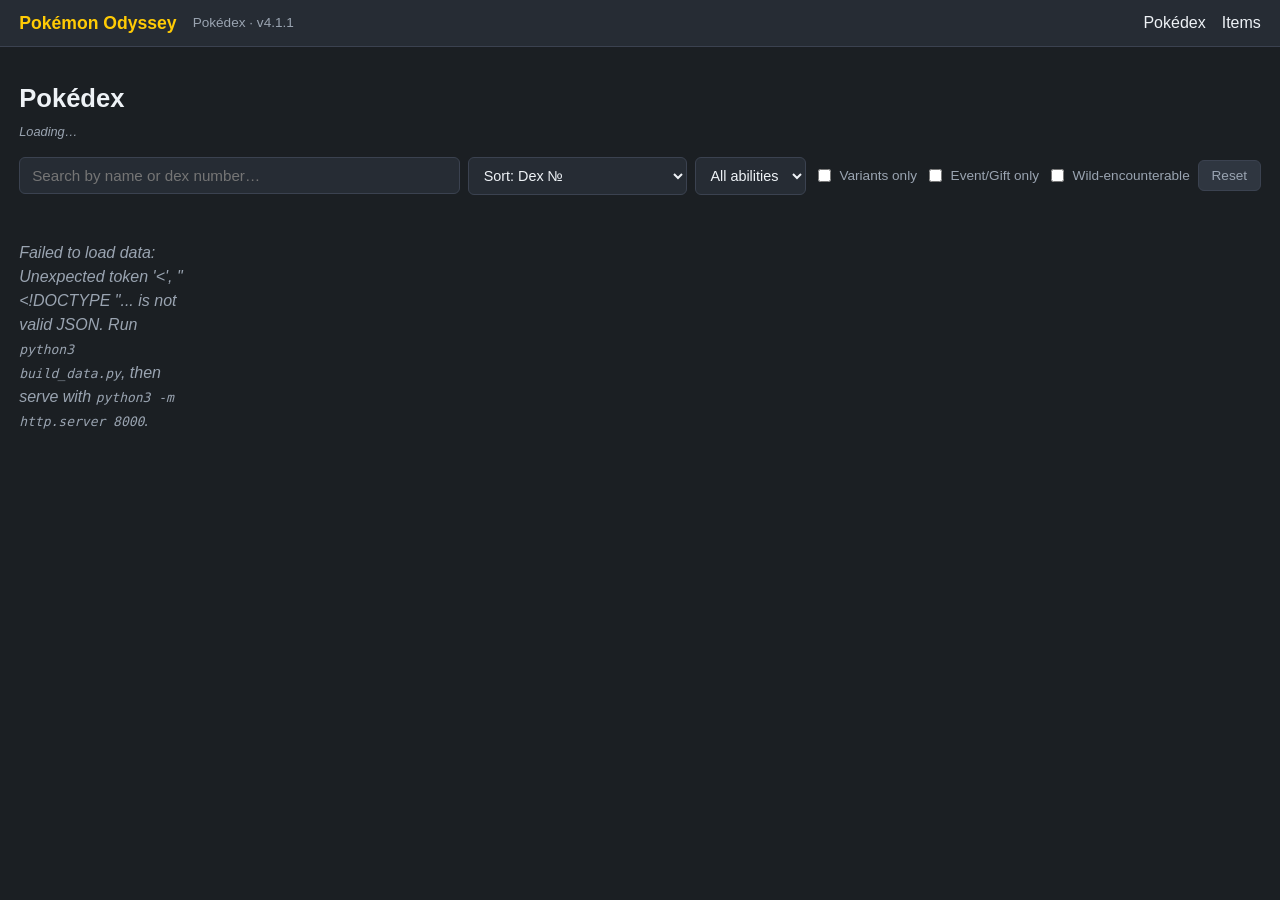
==== site/index.html @ c879b6d5 "Add static Pokédex site Plain HTML/CSS/JS, no framework. Four pages: Pokédex grid (search, sort, typ" ====
<!doctype html>
<html lang="en">
<head>
<meta charset="utf-8">
<title>Pokédex — Pokémon Odyssey v4.1.1</title>
<meta name="viewport" content="width=device-width, initial-scale=1">
<link rel="stylesheet" href="assets/style.css">
</head>
<body>

<header class="site-header">
  <span class="logo">Pokémon Odyssey</span>
  <span class="sub">Pokédex · v4.1.1</span>
  <nav>
    <a href="index.html">Pokédex</a>
    <a href="items.html">Items</a>
  </nav>
</header>

<main class="wrap">
  <h1>Pokédex</h1>
  <p class="disclaimer" id="meta-line">Loading…</p>

  <div class="filters">
    <input id="search" class="search" placeholder="Search by name or dex number…" type="search" autocomplete="off">

    <select id="sort" class="select" title="Sort by">
      <option value="dex">Sort: Dex №</option>
      <option value="name">Sort: Name (A→Z)</option>
      <option value="total-desc">Sort: Total stats (high→low)</option>
      <option value="total-asc">Sort: Total stats (low→high)</option>
      <option value="hp-desc">Sort: HP (high→low)</option>
      <option value="atk-desc">Sort: Attack (high→low)</option>
      <option value="def-desc">Sort: Defense (high→low)</option>
      <option value="spa-desc">Sort: Sp. Atk (high→low)</option>
      <option value="spd-desc">Sort: Sp. Def (high→low)</option>
      <option value="spe-desc">Sort: Speed (high→low)</option>
    </select>

    <select id="ability" class="select">
      <option value="">All abilities</option>
    </select>

    <label class="check-label">
      <input type="checkbox" id="variants-only"> Variants only
    </label>
    <label class="check-label">
      <input type="checkbox" id="event-only"> Event/Gift only
    </label>
    <label class="check-label">
      <input type="checkbox" id="wild-only"> Wild-encounterable
    </label>
    <button id="reset-btn" class="reset-btn">Reset</button>
  </div>
  <div class="type-chips" id="type-chips"></div>
  <p class="hint" id="active-hint"></p>

  <div id="grid" class="dex-grid"></div>
  <p class="empty-msg" id="empty" style="display:none">No Pokémon match your filters.</p>
</main>

<script src="assets/types.js"></script>
<script src="assets/app.js"></script>
</body>
</html>
---- site/assets/style.css ----
/* Pokémon Odyssey Pokédex - pokemondb.net-inspired */

:root {
  --bg: #1b1f23;
  --panel: #262c34;
  --panel-2: #2f3640;
  --border: #3b4250;
  --text: #eef2f6;
  --text-dim: #9aa4b1;
  --accent: #ffcb05;
  --accent-blue: #3b82f6;
  --shadow: 0 4px 16px rgba(0,0,0,.4);
  --radius: 10px;

  /* Pokémon type colors (Gen 6+ pokemondb palette) */
  --t-normal: #9fa19f;
  --t-fire: #e62829;
  --t-water: #2980ef;
  --t-electric: #fac000;
  --t-grass: #3fa129;
  --t-ice: #3dcef3;
  --t-fighting: #ff8000;
  --t-poison: #9141cb;
  --t-ground: #915121;
  --t-flying: #81b9ef;
  --t-psychic: #ef4179;
  --t-bug: #91a119;
  --t-rock: #afa981;
  --t-ghost: #704170;
  --t-dragon: #5060e1;
  --t-dark: #624d4e;
  --t-steel: #60a1b8;
  --t-fairy: #ef70ef;
  --t-aether: #c0c0e8;
}

* { box-sizing: border-box; }
html, body { margin: 0; padding: 0; }
body {
  background: var(--bg);
  color: var(--text);
  font-family: -apple-system, BlinkMacSystemFont, "Segoe UI", Roboto, Helvetica, Arial, sans-serif;
  line-height: 1.5;
}
a { color: var(--accent); text-decoration: none; }
a:hover { text-decoration: underline; }

header.site-header {
  background: var(--panel);
  border-bottom: 1px solid var(--border);
  padding: .6rem 1.2rem;
  display: flex;
  align-items: center;
  gap: 1rem;
  position: sticky;
  top: 0;
  z-index: 10;
}
.site-header .logo {
  font-weight: 700;
  font-size: 1.1rem;
  color: var(--accent);
}
.site-header .sub {
  color: var(--text-dim);
  font-size: .85rem;
}
.site-header nav { margin-left: auto; display: flex; gap: 1rem; }
.site-header nav a { color: var(--text); }

.wrap { max-width: 1280px; margin: 0 auto; padding: 1rem 1.2rem 3rem; }

h1 { font-size: 1.6rem; margin: 1rem 0 .25rem; }
h2 { font-size: 1.15rem; margin: 1.2rem 0 .5rem; border-bottom: 1px solid var(--border); padding-bottom: .25rem; }
h3 { font-size: 1rem; margin: .8rem 0 .4rem; color: var(--text-dim); }

/* --- Filters --- */
.filters {
  display: flex;
  flex-wrap: wrap;
  gap: .5rem;
  align-items: center;
  margin: 1rem 0;
}
.search {
  flex: 1 1 240px;
  min-width: 200px;
  padding: .55rem .75rem;
  background: var(--panel);
  border: 1px solid var(--border);
  border-radius: 6px;
  color: var(--text);
  font-size: .95rem;
}
.search:focus { outline: 2px solid var(--accent-blue); outline-offset: -1px; }

.type-chips { display: flex; flex-wrap: wrap; gap: .3rem; }
.type-chip {
  cursor: pointer;
  padding: .2rem .6rem;
  border-radius: 999px;
  font-size: .75rem;
  text-transform: uppercase;
  font-weight: 600;
  opacity: .45;
  transition: opacity .15s;
  letter-spacing: .03em;
  color: #fff;
  user-select: none;
}
.type-chip.active,
.type-chip:hover { opacity: 1; }

/* --- Dex grid --- */
.dex-grid {
  display: grid;
  grid-template-columns: repeat(auto-fill, minmax(160px, 1fr));
  gap: .8rem;
}
.dex-card {
  background: var(--panel);
  border: 1px solid var(--border);
  border-radius: var(--radius);
  padding: .8rem;
  text-align: center;
  color: var(--text);
  transition: transform .1s, box-shadow .1s, border-color .1s;
  position: relative;
}
.dex-card:hover {
  text-decoration: none;
  transform: translateY(-2px);
  box-shadow: var(--shadow);
  border-color: var(--accent);
}
.dex-card .dex-num {
  color: var(--text-dim);
  font-size: .75rem;
  font-family: monospace;
}
.dex-card .sprite {
  width: 96px;
  height: 96px;
  object-fit: contain;
  display: block;
  margin: 0 auto .25rem;
  image-rendering: -webkit-optimize-contrast;
}
.dex-card .sprite-placeholder {
  width: 96px;
  height: 96px;
  display: flex;
  align-items: center;
  justify-content: center;
  margin: 0 auto .25rem;
  background: var(--panel-2);
  border-radius: 50%;
  font-size: 2rem;
  font-weight: 700;
  color: var(--text-dim);
}
.dex-card .name {
  font-weight: 600;
  font-size: .95rem;
  margin: .15rem 0 .3rem;
}
.dex-card .name .star { color: var(--accent); margin-right: .15rem; }
.dex-card .types {
  display: flex;
  justify-content: center;
  gap: .25rem;
}
.variant-ribbon {
  position: absolute;
  top: .4rem;
  right: .4rem;
  background: var(--accent);
  color: #000;
  font-size: .65rem;
  font-weight: 700;
  padding: 1px 6px;
  border-radius: 4px;
  letter-spacing: .05em;
}

/* --- Type badges --- */
.type {
  display: inline-block;
  padding: 2px 10px;
  border-radius: 4px;
  font-size: .75rem;
  font-weight: 600;
  text-transform: uppercase;
  color: #fff;
  letter-spacing: .04em;
  text-shadow: 0 1px 0 rgba(0,0,0,.25);
}
.type.sm { font-size: .65rem; padding: 1px 8px; }

.type.normal   { background: var(--t-normal); }
.type.fire     { background: var(--t-fire); }
.type.water    { background: var(--t-water); }
.type.electric { background: var(--t-electric); color: #222; text-shadow: none; }
.type.grass    { background: var(--t-grass); }
.type.ice      { background: var(--t-ice); color: #222; text-shadow: none; }
.type.fighting { background: var(--t-fighting); }
.type.poison   { background: var(--t-poison); }
.type.ground   { background: var(--t-ground); }
.type.flying   { background: var(--t-flying); color: #222; text-shadow: none; }
.type.psychic  { background: var(--t-psychic); }
.type.bug      { background: var(--t-bug); }
.type.rock     { background: var(--t-rock); color: #222; text-shadow: none; }
.type.ghost    { background: var(--t-ghost); }
.type.dragon   { background: var(--t-dragon); }
.type.dark     { background: var(--t-dark); }
.type.steel    { background: var(--t-steel); }
.type.fairy    { background: var(--t-fairy); color: #222; text-shadow: none; }
.type.aether   { background: var(--t-aether); color: #222; text-shadow: none; }

/* --- Detail page --- */
.detail-header {
  display: grid;
  grid-template-columns: 240px 1fr;
  gap: 1.5rem;
  align-items: center;
  background: var(--panel);
  padding: 1.2rem;
  border-radius: var(--radius);
  border: 1px solid var(--border);
  margin-top: .75rem;
}
.detail-sprite {
  width: 220px;
  height: 220px;
  object-fit: contain;
  margin: 0 auto;
  display: block;
}
.detail-sprite-placeholder {
  width: 220px;
  height: 220px;
  margin: 0 auto;
  background: var(--panel-2);
  border-radius: 50%;
  display: flex;
  align-items: center;
  justify-content: center;
  font-size: 4rem;
  font-weight: 700;
  color: var(--text-dim);
}
.detail-title .dex-num { color: var(--text-dim); font-family: monospace; font-size: 1.1rem; }
.detail-title .name {
  font-size: 2.2rem;
  font-weight: 700;
  margin: .2rem 0 .6rem;
}
.detail-title .name .star { color: var(--accent); }
.detail-title .types { display: flex; gap: .4rem; margin-bottom: .4rem; }
.detail-variant-tag {
  display: inline-block;
  background: var(--accent);
  color: #000;
  padding: 2px 10px;
  border-radius: 4px;
  font-size: .75rem;
  font-weight: 700;
  letter-spacing: .05em;
  margin-top: .2rem;
}

.panels {
  display: grid;
  grid-template-columns: 1fr 1fr;
  gap: 1.5rem;
  margin-top: 1.5rem;
}
.panel {
  background: var(--panel);
  border: 1px solid var(--border);
  border-radius: var(--radius);
  padding: 1rem 1.2rem;
}

.info-table { width: 100%; border-collapse: collapse; }
.info-table td {
  padding: .4rem .4rem;
  border-bottom: 1px solid var(--border);
  vertical-align: top;
}
.info-table td:first-child {
  color: var(--text-dim);
  width: 130px;
  font-weight: 500;
}
.info-table tr:last-child td { border-bottom: none; }

/* Base stats with bars */
.stats-table { width: 100%; border-collapse: collapse; }
.stats-table td {
  padding: .35rem .4rem;
  border-bottom: 1px solid var(--border);
}
.stats-table tr:last-child td { border-bottom: none; font-weight: 700; }
.stats-table td:first-child {
  color: var(--text-dim);
  width: 90px;
  font-size: .85rem;
  text-transform: uppercase;
}
.stats-table td:nth-child(2) {
  width: 50px;
  font-family: monospace;
  text-align: right;
}
.stats-bar {
  height: 9px;
  background: var(--panel-2);
  border-radius: 4px;
  position: relative;
  overflow: hidden;
}
.stats-bar .fill {
  position: absolute;
  left: 0; top: 0; bottom: 0;
  border-radius: 4px;
  background: linear-gradient(90deg, #eb5d5d 0%, #e8a84f 50%, #8dc053 100%);
}

/* Learnset table */
.learnset { width: 100%; border-collapse: collapse; margin-top: .5rem; }
.learnset th {
  text-align: left;
  font-size: .75rem;
  text-transform: uppercase;
  color: var(--text-dim);
  padding: .4rem .6rem;
  border-bottom: 1px solid var(--border);
}
.learnset td {
  padding: .4rem .6rem;
  border-bottom: 1px solid var(--border);
}
.learnset tr:hover td { background: var(--panel-2); }
.learnset .lv {
  width: 60px;
  font-family: monospace;
  text-align: right;
  color: var(--text-dim);
}
.learnset .move-name .new-move {
  color: var(--accent);
  font-size: .7rem;
  margin-left: .3rem;
  font-weight: 700;
}

/* Locations table */
.locations th { text-align: left; font-size: .75rem; text-transform: uppercase; color: var(--text-dim); padding: .4rem .6rem; border-bottom: 1px solid var(--border); }
.locations td { padding: .4rem .6rem; border-bottom: 1px solid var(--border); }
.locations { width: 100%; border-collapse: collapse; }
.locations .pct { font-family: monospace; text-align: right; width: 60px; color: var(--text-dim); }

/* Type effectiveness */
.weakness-grid {
  display: grid;
  grid-template-columns: repeat(auto-fill, minmax(90px, 1fr));
  gap: .4rem;
  margin-top: .5rem;
}
.weakness-cell {
  text-align: center;
  background: var(--panel-2);
  border: 1px solid var(--border);
  border-radius: 6px;
  padding: .4rem .2rem;
}
.weakness-cell .mult {
  display: block;
  font-family: monospace;
  margin-top: .15rem;
  font-weight: 600;
}
.weakness-cell.x0   { opacity: .45; }
.weakness-cell.x025 { background: rgba(63,161,41,.25); border-color: var(--t-grass); }
.weakness-cell.x05  { background: rgba(63,161,41,.15); border-color: var(--t-grass); }
.weakness-cell.x1   { }
.weakness-cell.x2   { background: rgba(230,40,41,.2); border-color: var(--t-fire); }
.weakness-cell.x4   { background: rgba(230,40,41,.35); border-color: var(--t-fire); }

.disclaimer {
  color: var(--text-dim);
  font-size: .8rem;
  margin-top: .3rem;
  font-style: italic;
}

.empty-msg { color: var(--text-dim); font-style: italic; padding: .5rem 0; }
.loading { padding: 2rem; text-align: center; color: var(--text-dim); }

.back-link {
  display: inline-block;
  margin-bottom: .25rem;
  color: var(--text-dim);
  font-size: .9rem;
}

/* --- New: filter dropdowns and check-labels --- */
.select {
  padding: .55rem .65rem;
  background: var(--panel);
  border: 1px solid var(--border);
  border-radius: 6px;
  color: var(--text);
  font-size: .9rem;
}
.select:focus { outline: 2px solid var(--accent-blue); outline-offset: -1px; }
.check-label {
  color: var(--text-dim);
  font-size: .85rem;
  display: flex;
  align-items: center;
  gap: .35rem;
  cursor: pointer;
  user-select: none;
}
.check-label input { cursor: pointer; }
.reset-btn {
  background: var(--panel-2);
  border: 1px solid var(--border);
  color: var(--text-dim);
  padding: .45rem .8rem;
  border-radius: 6px;
  font-size: .85rem;
  cursor: pointer;
}
.reset-btn:hover { color: var(--text); border-color: var(--accent); }
.hint { color: var(--text-dim); font-size: .8rem; margin: .4rem 0 0; }
.dim { color: var(--text-dim); }

/* --- Card additions: BST + event ribbon --- */
.card-total {
  font-family: monospace;
  color: var(--text-dim);
  font-size: .7rem;
  margin-top: .25rem;
}
.event-ribbon {
  position: absolute;
  top: .4rem;
  right: .4rem;
  background: #b94a48;
  color: #fff;
  font-size: .65rem;
  font-weight: 700;
  padding: 1px 6px;
  border-radius: 4px;
  letter-spacing: .05em;
}

/* --- Detail header: shiny variant preview, event tag --- */
.detail-header .sprite-wrap {
  display: flex;
  flex-direction: column;
  align-items: center;
  gap: .5rem;
}
.detail-sprite-shiny {
  width: 80px;
  height: 80px;
  object-fit: contain;
  background: var(--panel-2);
  border: 1px solid var(--border);
  border-radius: 8px;
  padding: 4px;
  image-rendering: pixelated;
}
.detail-event-tag {
  display: inline-block;
  background: #b94a48;
  color: #fff;
  padding: 2px 10px;
  border-radius: 4px;
  font-size: .75rem;
  font-weight: 700;
  letter-spacing: .05em;
  margin-top: .2rem;
  margin-left: .35rem;
}

/* --- Evolution chain --- */
.evo-chain {
  display: flex;
  flex-wrap: wrap;
  gap: 1rem;
  align-items: flex-start;
  background: var(--panel);
  border: 1px solid var(--border);
  border-radius: var(--radius);
  padding: 1rem;
}
.evo-row {
  display: flex;
  align-items: center;
  gap: .75rem;
  flex-wrap: wrap;
}
.evo-branches {
  display: flex;
  flex-direction: column;
  gap: .75rem;
}
.evo-branch {
  display: flex;
  align-items: center;
  gap: .75rem;
}
.evo-node {
  background: var(--panel-2);
  border: 1px solid var(--border);
  border-radius: 8px;
  padding: .5rem .6rem;
  min-width: 110px;
  text-align: center;
}
.evo-node.current {
  border-color: var(--accent);
  box-shadow: 0 0 0 2px rgba(255,203,5,.15);
}
.evo-node a {
  color: var(--text);
  display: block;
}
.evo-node a:hover { text-decoration: none; }
.evo-node .sprite {
  width: 72px;
  height: 72px;
  object-fit: contain;
  display: block;
  margin: 0 auto;
  image-rendering: pixelated;
}
.evo-node .name {
  font-size: .85rem;
  font-weight: 600;
  margin-top: .2rem;
}
.evo-node .dim {
  font-family: monospace;
  font-size: .7rem;
}
.evo-arrow {
  display: flex;
  flex-direction: column;
  align-items: center;
  gap: .15rem;
  color: var(--text-dim);
  min-width: 80px;
}
.evo-arrow .arrow { font-size: 1.6rem; line-height: 1; }
.evo-arrow .cond {
  font-size: .75rem;
  text-align: center;
  max-width: 140px;
}

/* --- Item link (inline pill) --- */
.item-link {
  background: var(--panel-2);
  border: 1px solid var(--border);
  color: var(--accent);
  border-radius: 4px;
  padding: 1px 6px;
  font-size: .85em;
  white-space: nowrap;
}
.item-link:hover {
  text-decoration: none;
  border-color: var(--accent);
}

/* --- Habitat badges in locations table --- */
.habitat-badge {
  display: inline-block;
  font-size: .7rem;
  padding: 1px 6px;
  border-radius: 4px;
  background: var(--panel-2);
  border: 1px solid var(--border);
  color: var(--text-dim);
  font-weight: 600;
  text-transform: uppercase;
  letter-spacing: .04em;
}
.habitat-badge.habitatevent,
.habitat-badge.habitatgift,
.habitat-badge.habitattrade {
  background: #4a2828;
  color: #ffd0d0;
  border-color: #b94a48;
}

/* --- Items page --- */
.items-table { width: 100%; border-collapse: collapse; }
.items-table th {
  text-align: left;
  font-size: .75rem;
  text-transform: uppercase;
  color: var(--text-dim);
  padding: .5rem .6rem;
  border-bottom: 1px solid var(--border);
}
.items-table td {
  padding: .45rem .6rem;
  border-bottom: 1px solid var(--border);
}
.items-table tr:hover td { background: var(--panel-2); }
.source-tag {
  display: inline-block;
  font-size: .65rem;
  padding: 1px 6px;
  border-radius: 4px;
  margin-right: .25rem;
  text-transform: uppercase;
  font-weight: 700;
  letter-spacing: .04em;
  background: var(--panel-2);
  border: 1px solid var(--border);
  color: var(--text-dim);
}
.tag-shop     { background: #2c4660; color: #cfe1ff; border-color: #3b82f6; }
.tag-pickup   { background: #6e4d2a; color: #ffe1c2; border-color: #d49234; }
.tag-gather   { background: #2f5732; color: #d8f3d4; border-color: #3fa129; }
.tag-location { background: #553466; color: #e7d3ff; border-color: #9141cb; }
.tag-tm       { background: #5d4949; color: #ffd6d6; border-color: #b94a48; }

.item-header {
  display: grid;
  grid-template-columns: 96px 1fr;
  gap: 1rem;
  align-items: center;
  background: var(--panel);
  padding: 1rem;
  border-radius: var(--radius);
  border: 1px solid var(--border);
  margin-top: .5rem;
}
.item-icon {
  width: 96px;
  height: 96px;
  background: var(--panel-2);
  border-radius: 50%;
  display: flex;
  align-items: center;
  justify-content: center;
  font-size: 2.4rem;
}
.item-header .name { margin: .15rem 0 .2rem; font-size: 1.6rem; }
.source-list { list-style: none; padding: 0; margin: .25rem 0 1rem; }
.source-li {
  padding: .35rem .5rem;
  border-bottom: 1px solid var(--border);
}
.source-li:last-child { border-bottom: none; }

.evo-grid {
  display: grid;
  grid-template-columns: repeat(auto-fill, minmax(160px, 1fr));
  gap: .6rem;
  margin-top: .5rem;
}
.evo-mini {
  background: var(--panel-2);
  border: 1px solid var(--border);
  border-radius: 8px;
  padding: .5rem;
  text-align: center;
  color: var(--text);
}
.evo-mini:hover { text-decoration: none; border-color: var(--accent); }
.evo-mini .sprite { width: 56px; height: 56px; object-fit: contain; }
.evo-mini .name { font-weight: 600; margin: .15rem 0; }
.evo-mini .cond { color: var(--text-dim); font-size: .7rem; }

/* Responsive */
@media (max-width: 900px) {
  .detail-header { grid-template-columns: 1fr; text-align: center; }
  .detail-title .types { justify-content: center; }
  .panels { grid-template-columns: 1fr; }
}
@media (max-width: 600px) {
  .detail-sprite, .detail-sprite-placeholder { width: 160px; height: 160px; }
  .detail-title .name { font-size: 1.6rem; }
  .evo-row { flex-direction: column; align-items: stretch; }
  .evo-branches { padding-left: .5rem; }
}
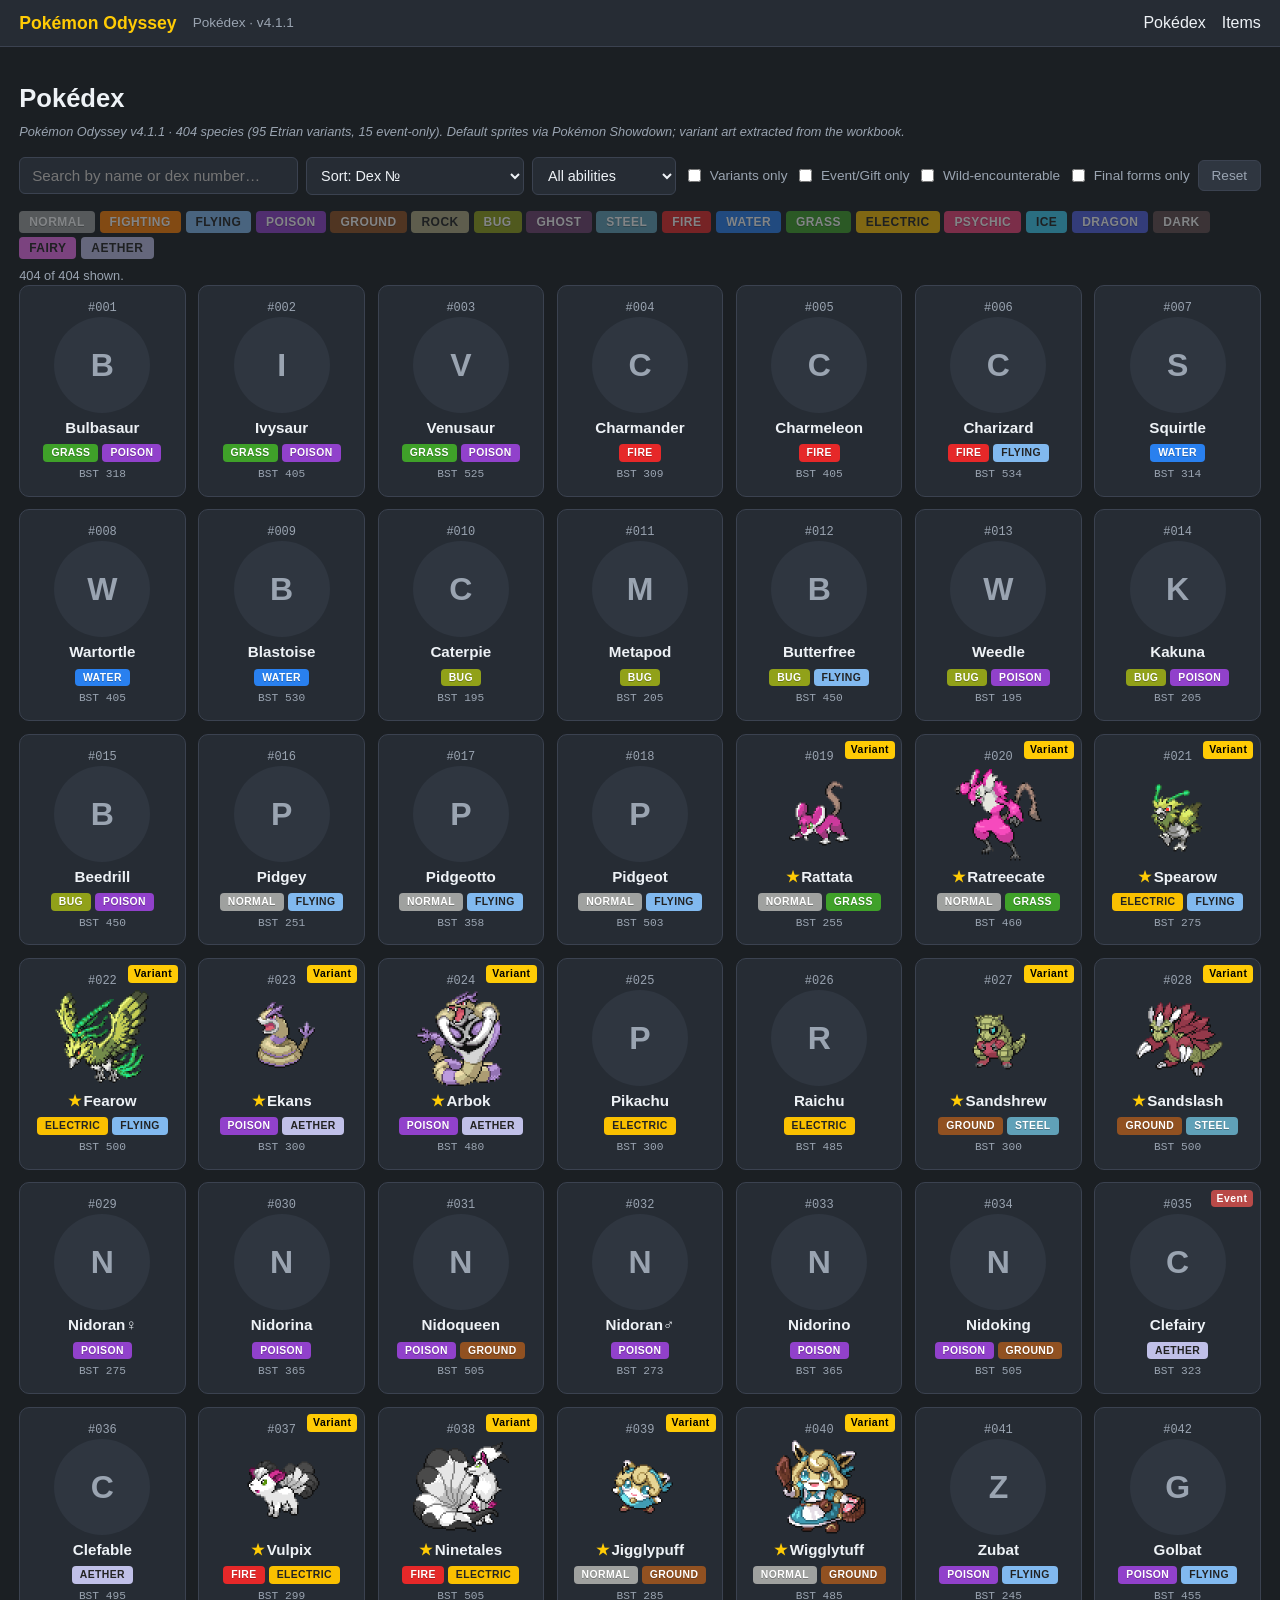
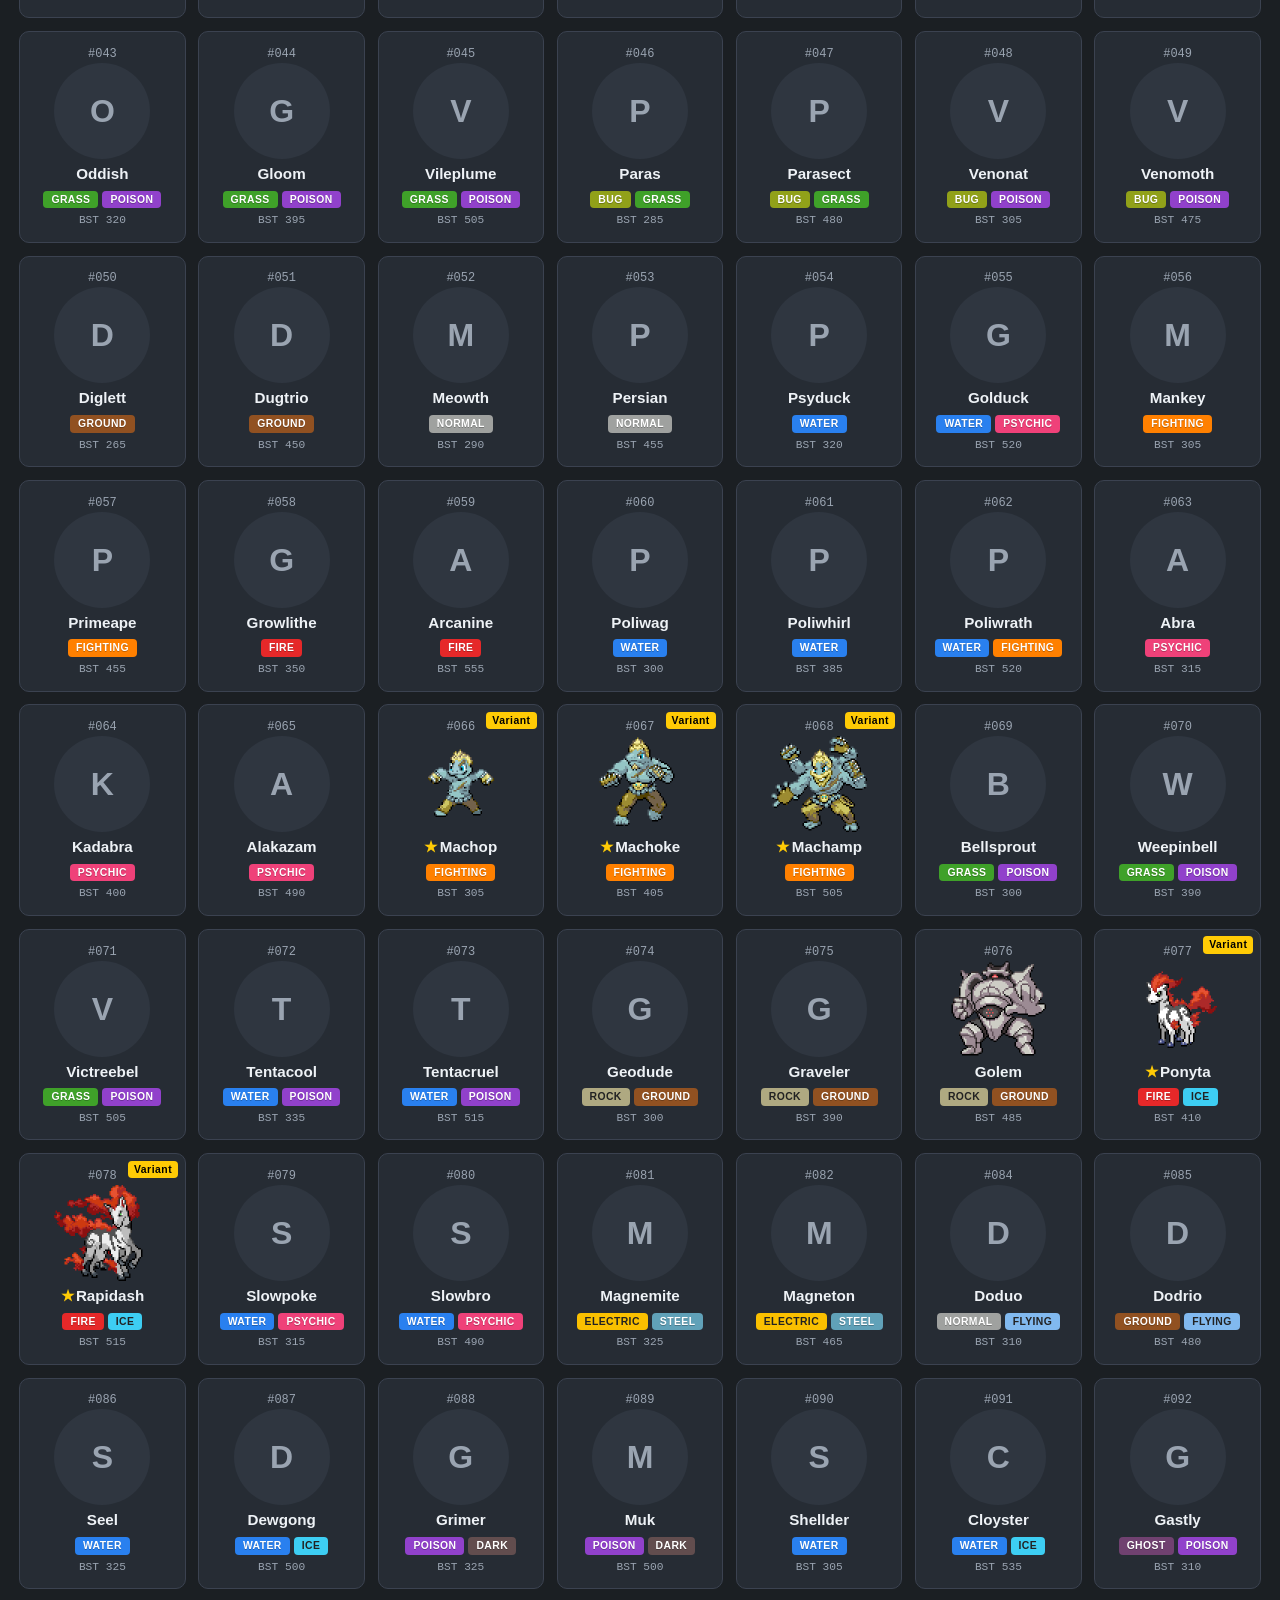
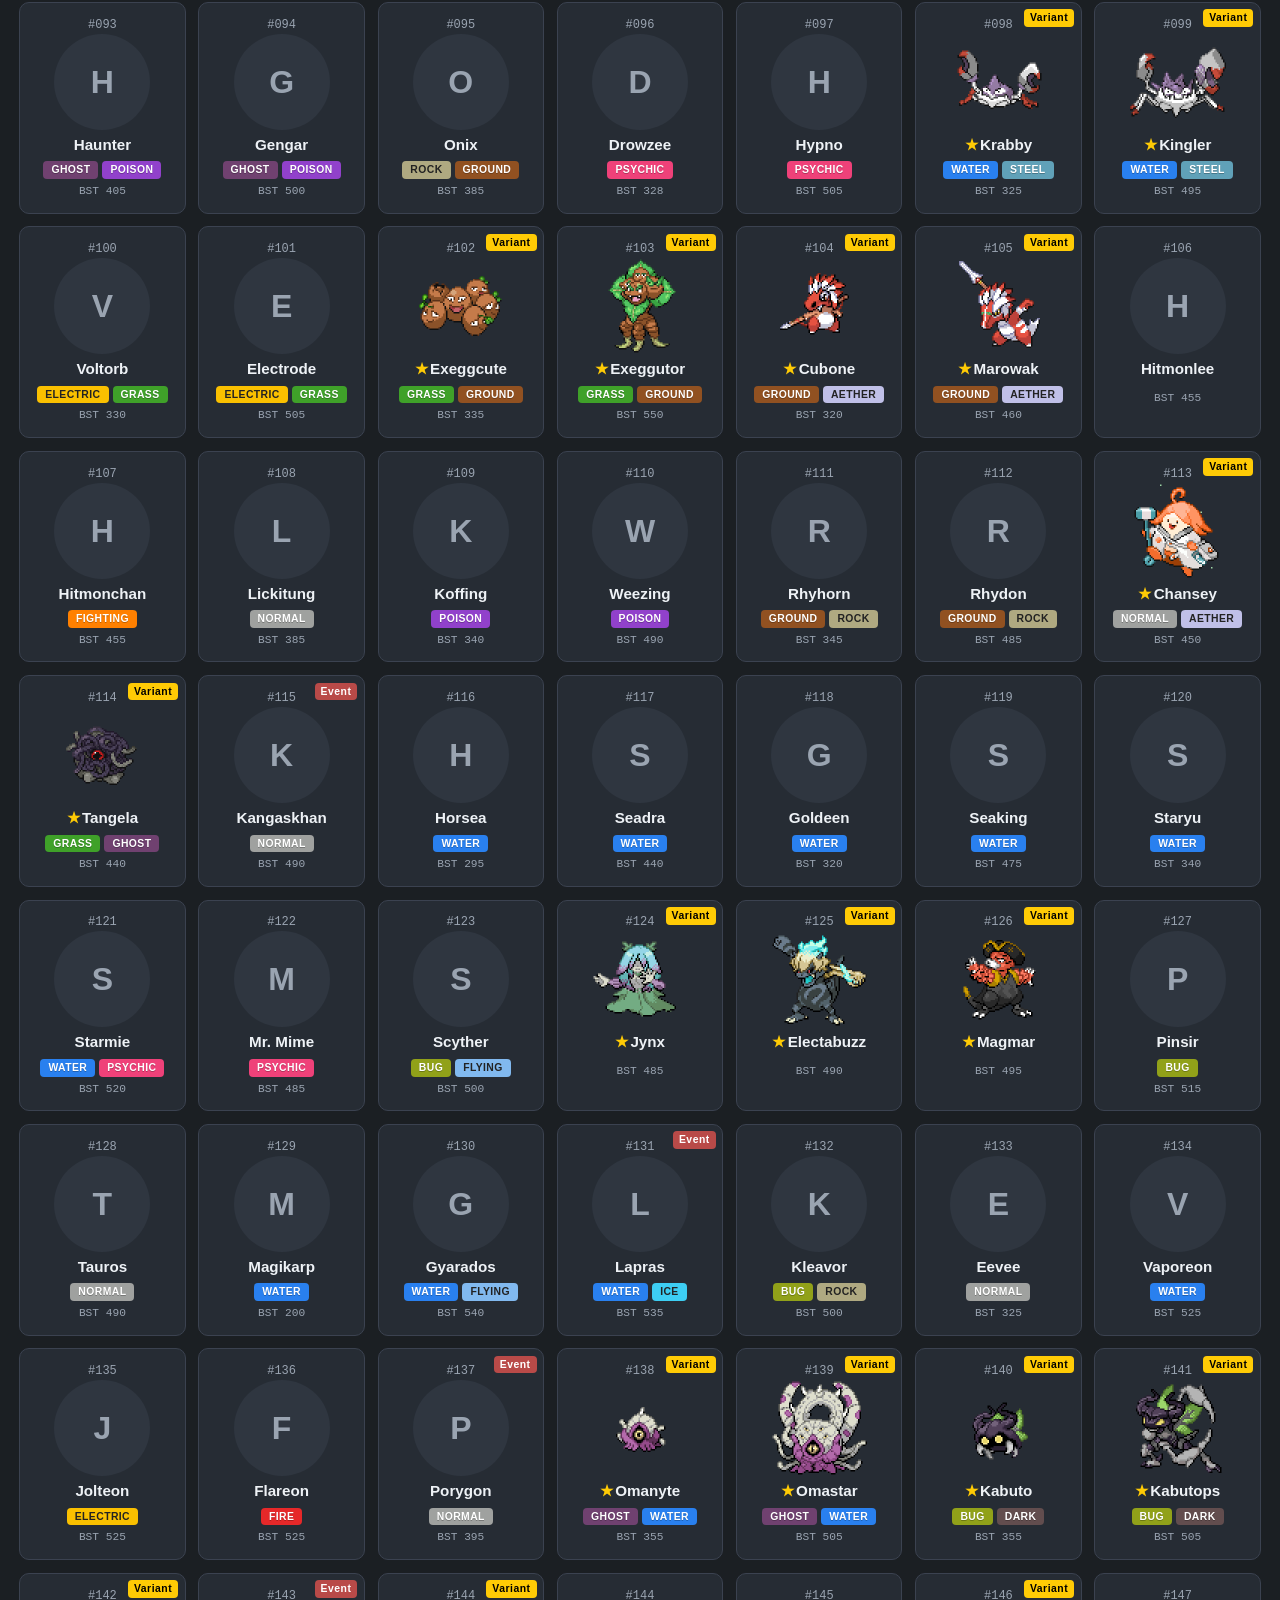
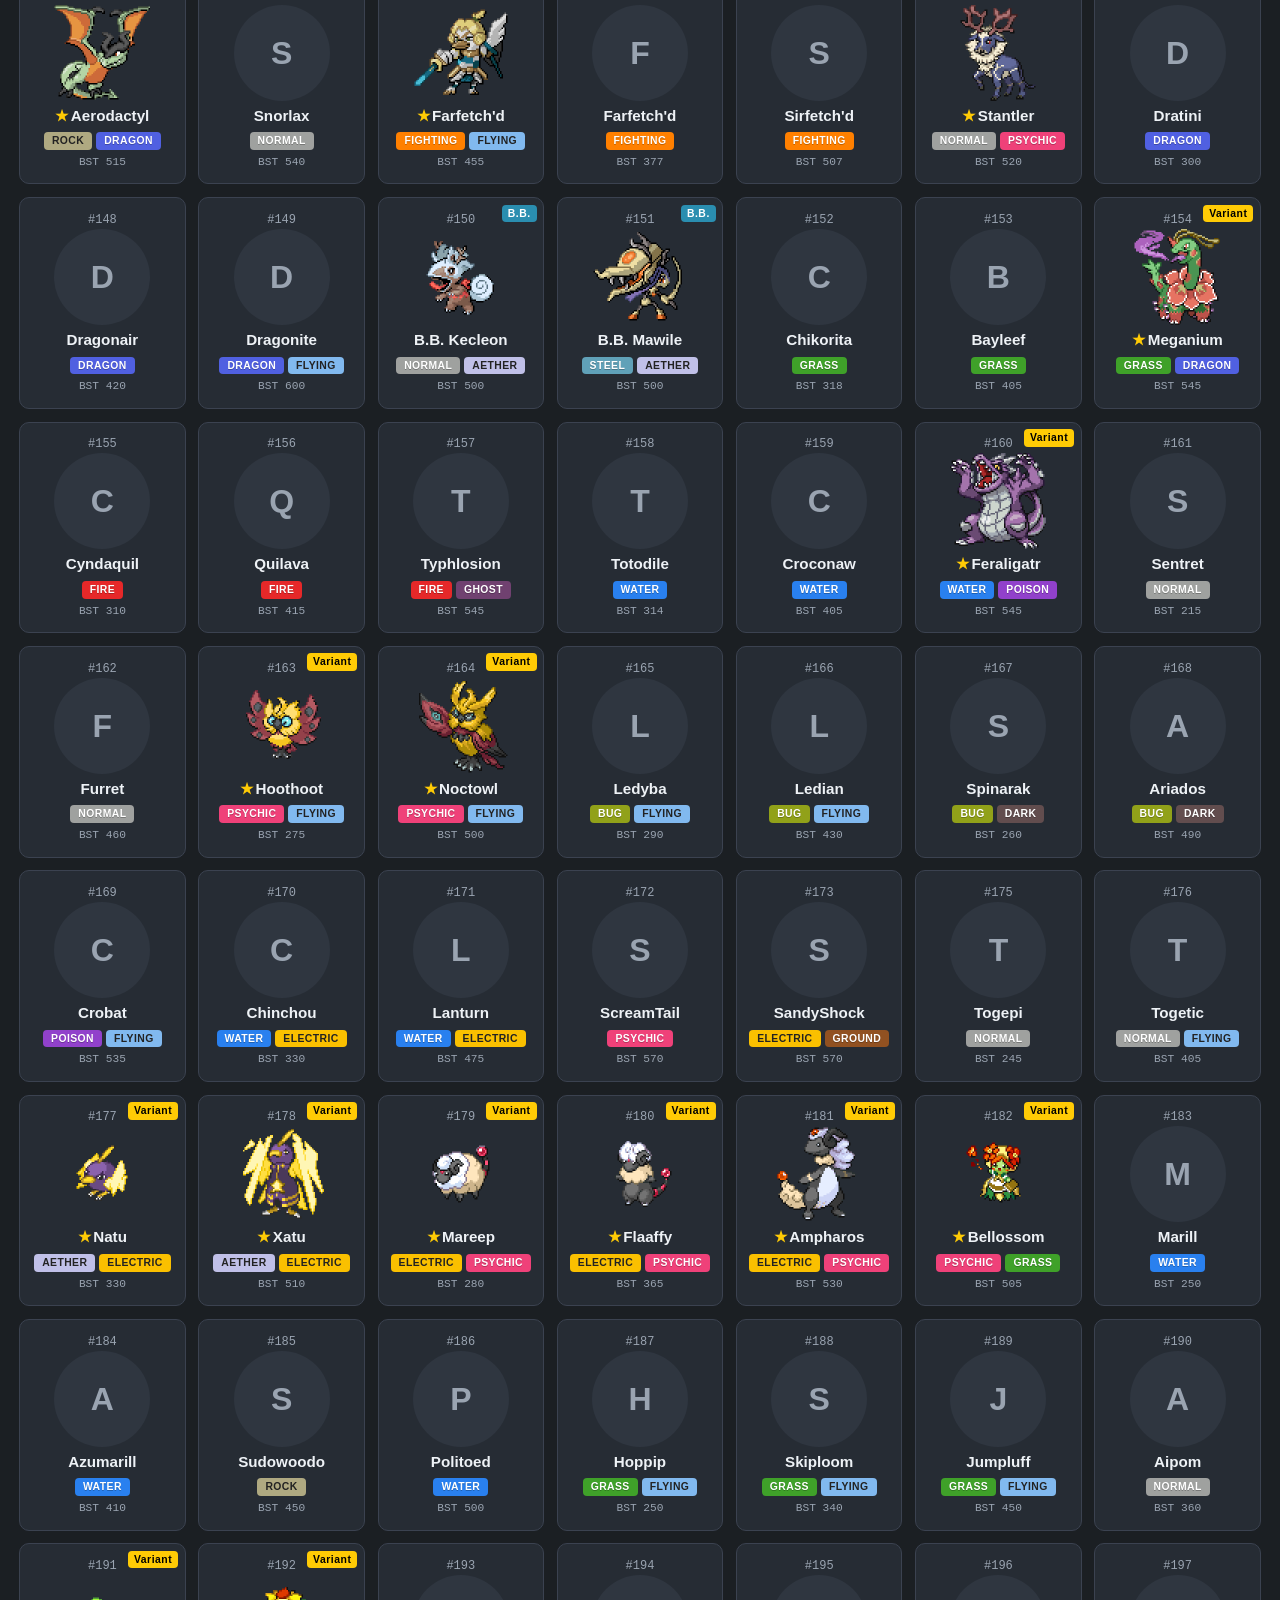
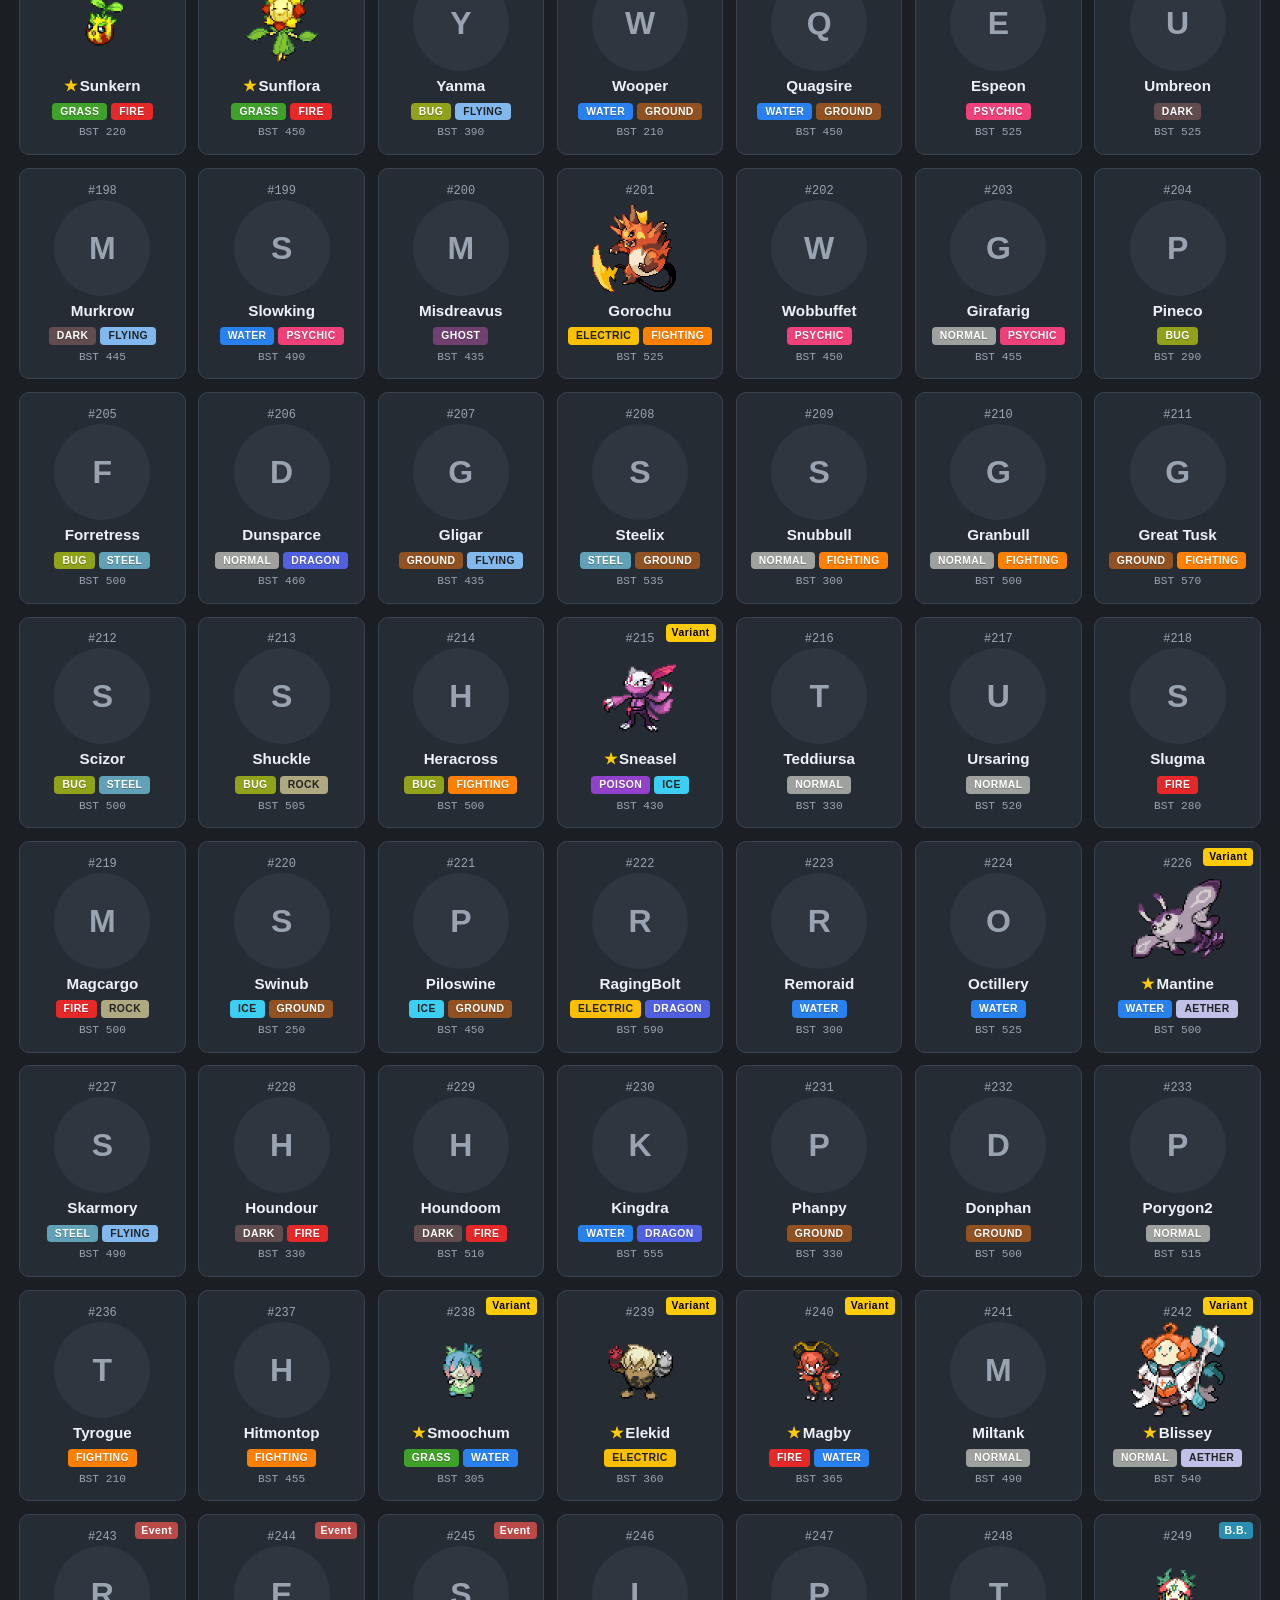
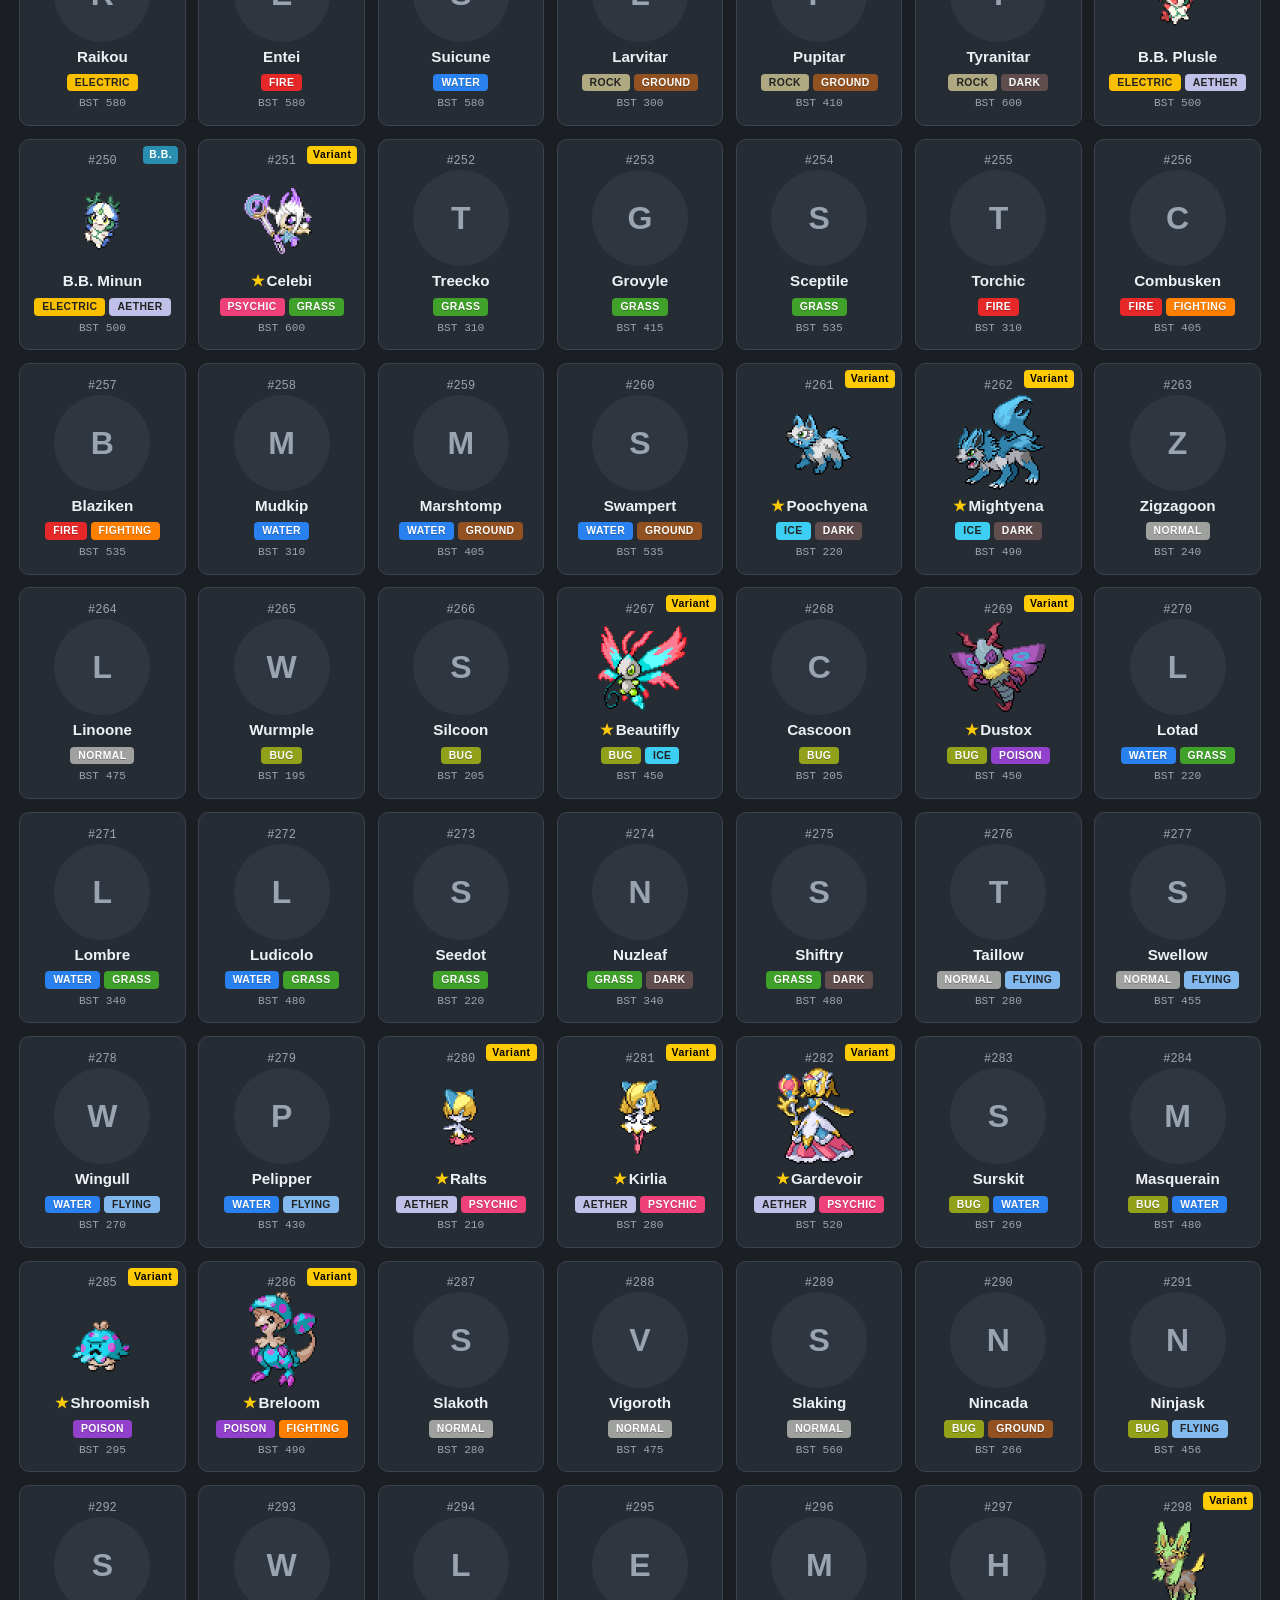
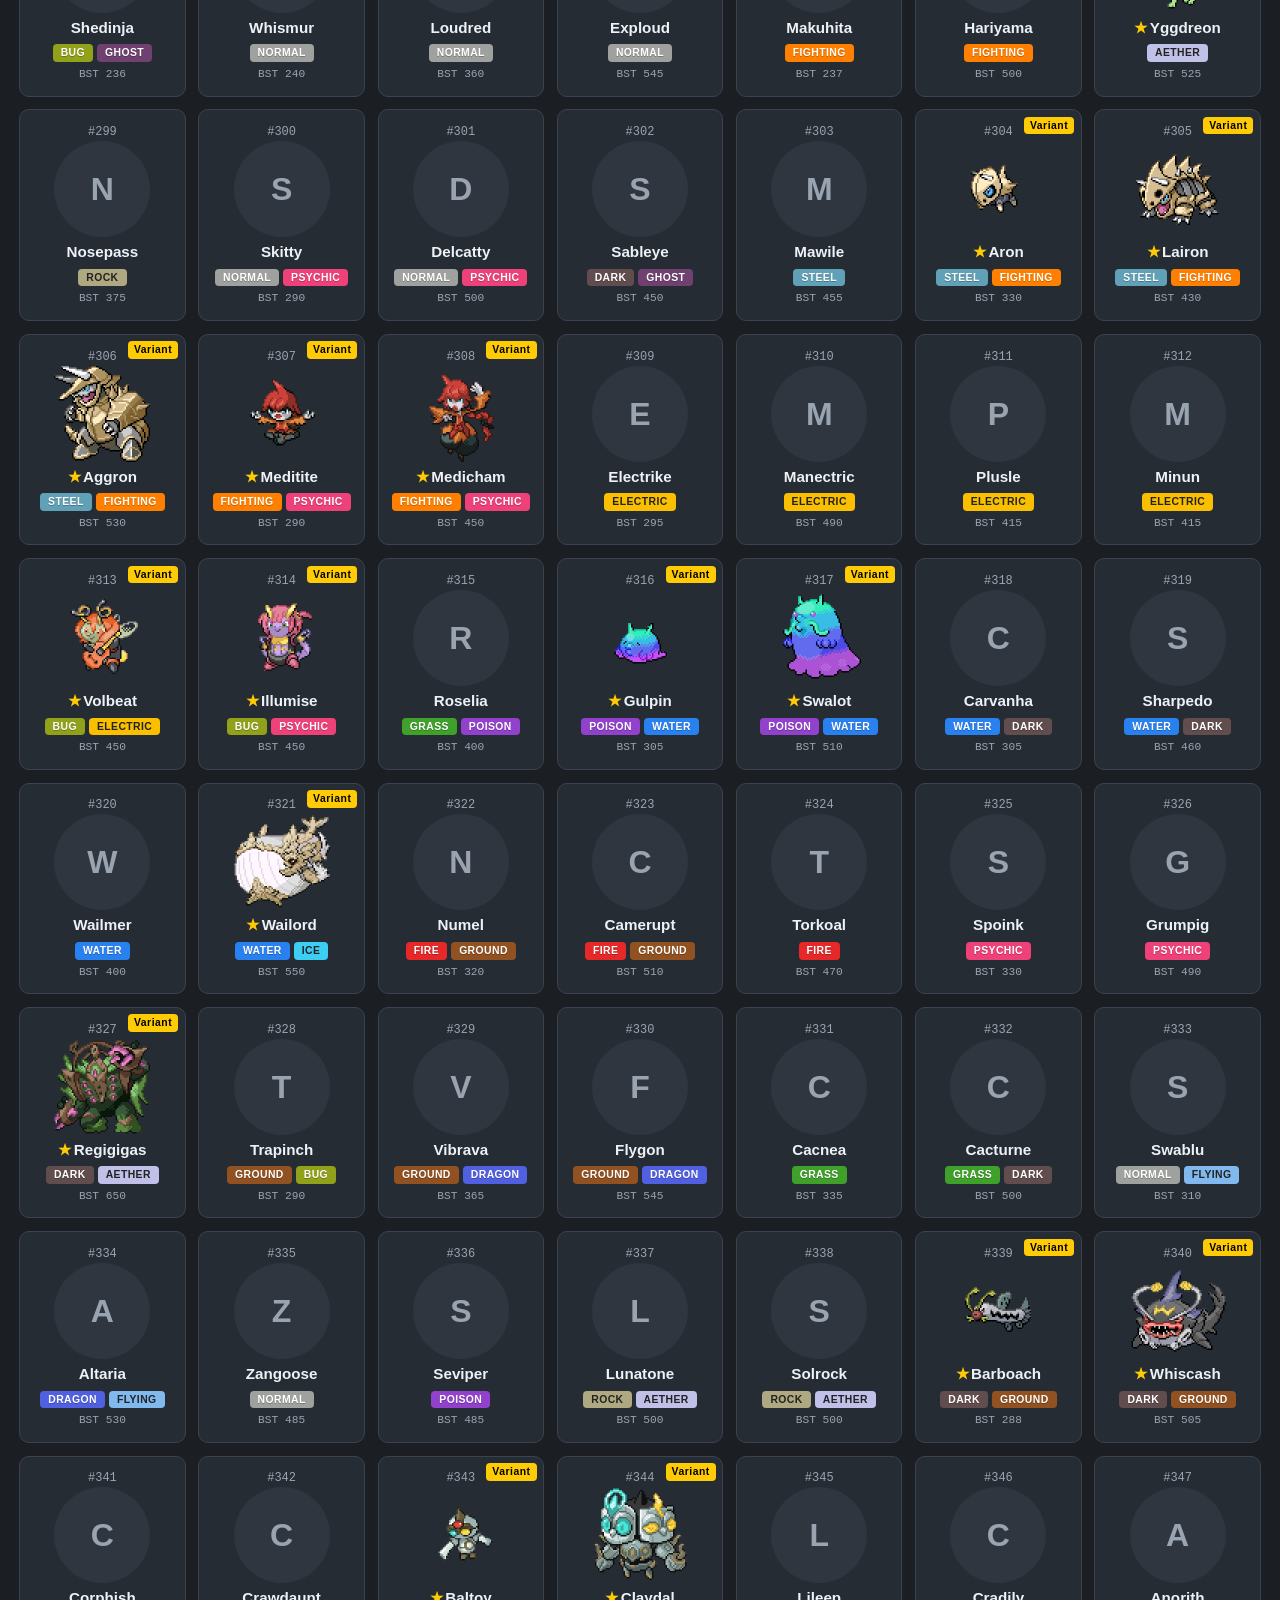
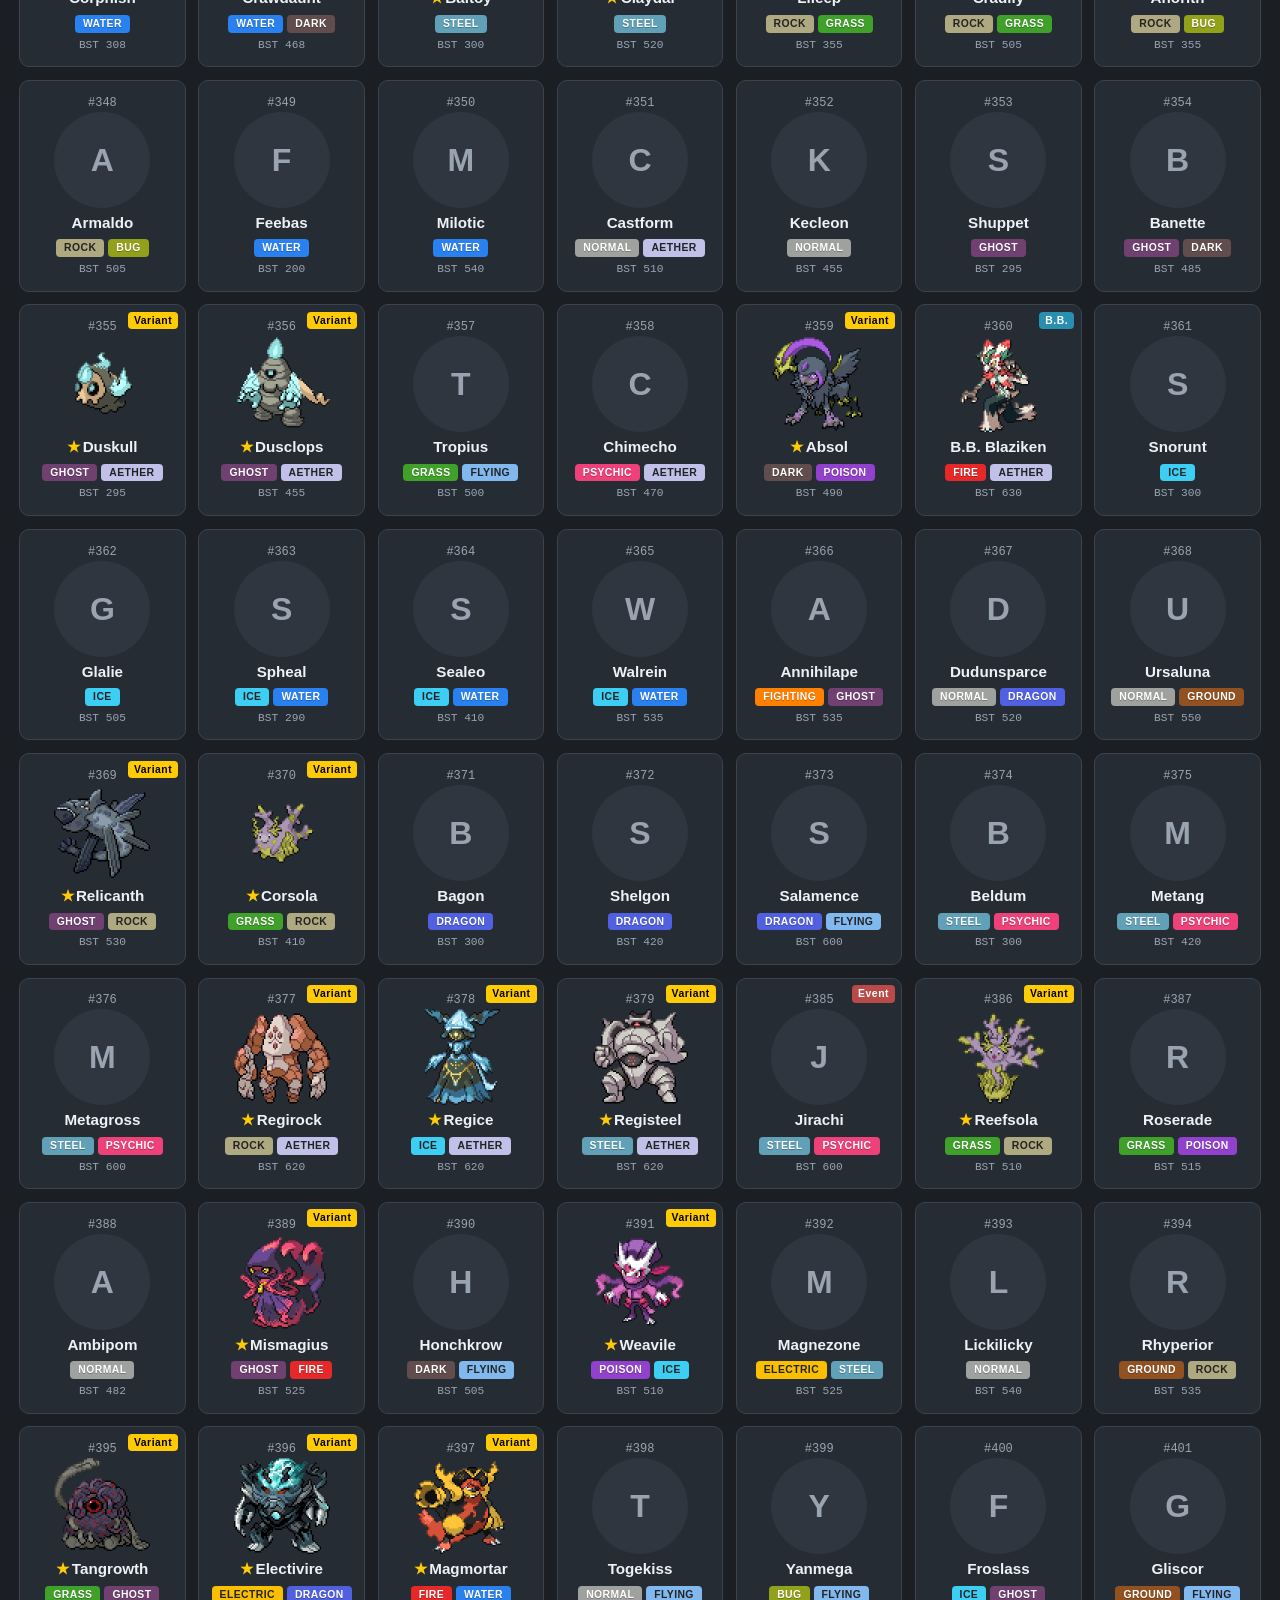
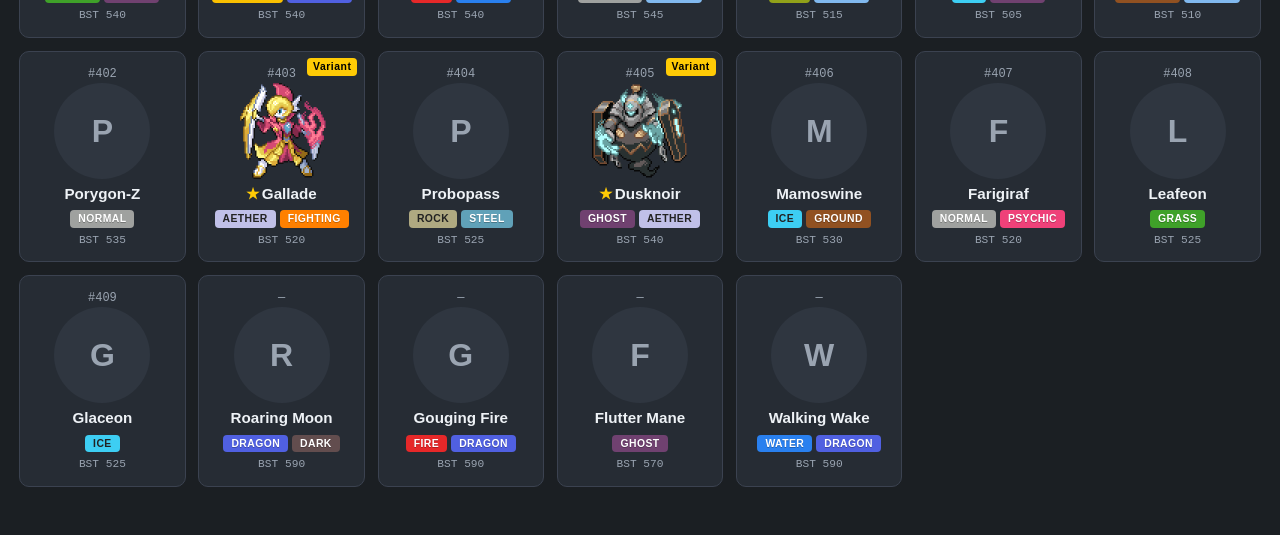
==== commit 956ee593: "Add 'Final forms only' filter to Pokédex Includes Pokémon that don't evolve any further (final-stage" ====
--- a/site/index.html
+++ b/site/index.html
@@ -50,6 +50,9 @@
     <label class="check-label">
       <input type="checkbox" id="wild-only"> Wild-encounterable
     </label>
+    <label class="check-label">
+      <input type="checkbox" id="final-only"> Final forms only
+    </label>
     <button id="reset-btn" class="reset-btn">Reset</button>
   </div>
   <div class="type-chips" id="type-chips"></div>
--- a/site/assets/style.css
+++ b/site/assets/style.css
@@ -457,6 +457,30 @@
   border-radius: 4px;
   letter-spacing: .05em;
 }
+.bb-ribbon {
+  position: absolute;
+  top: .4rem;
+  right: .4rem;
+  background: #2a8eb0;
+  color: #fff;
+  font-size: .65rem;
+  font-weight: 700;
+  padding: 1px 6px;
+  border-radius: 4px;
+  letter-spacing: .05em;
+}
+.detail-bb-tag {
+  display: inline-block;
+  background: #2a8eb0;
+  color: #fff;
+  padding: 2px 10px;
+  border-radius: 4px;
+  font-size: .75rem;
+  font-weight: 700;
+  letter-spacing: .05em;
+  margin-top: .2rem;
+  margin-left: .35rem;
+}
 
 /* --- Detail header: shiny variant preview, event tag --- */
 .detail-header .sprite-wrap {
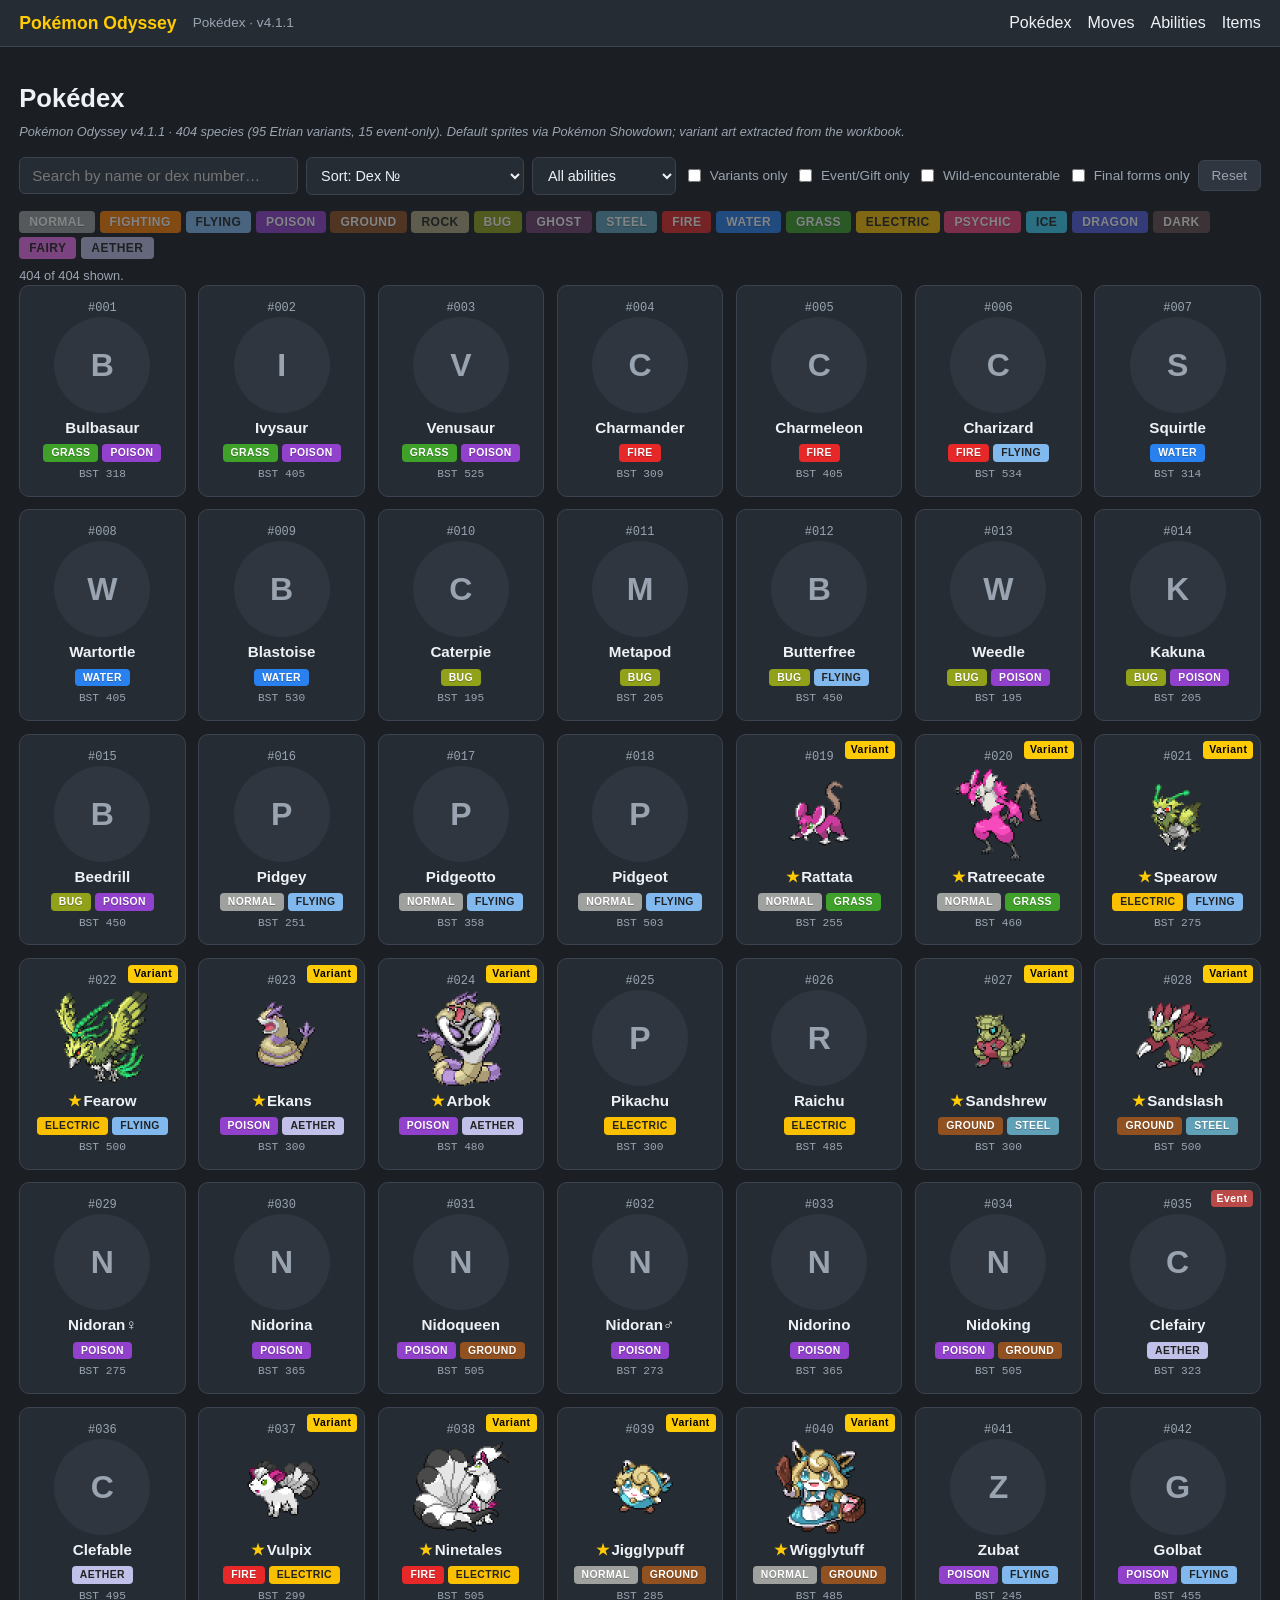
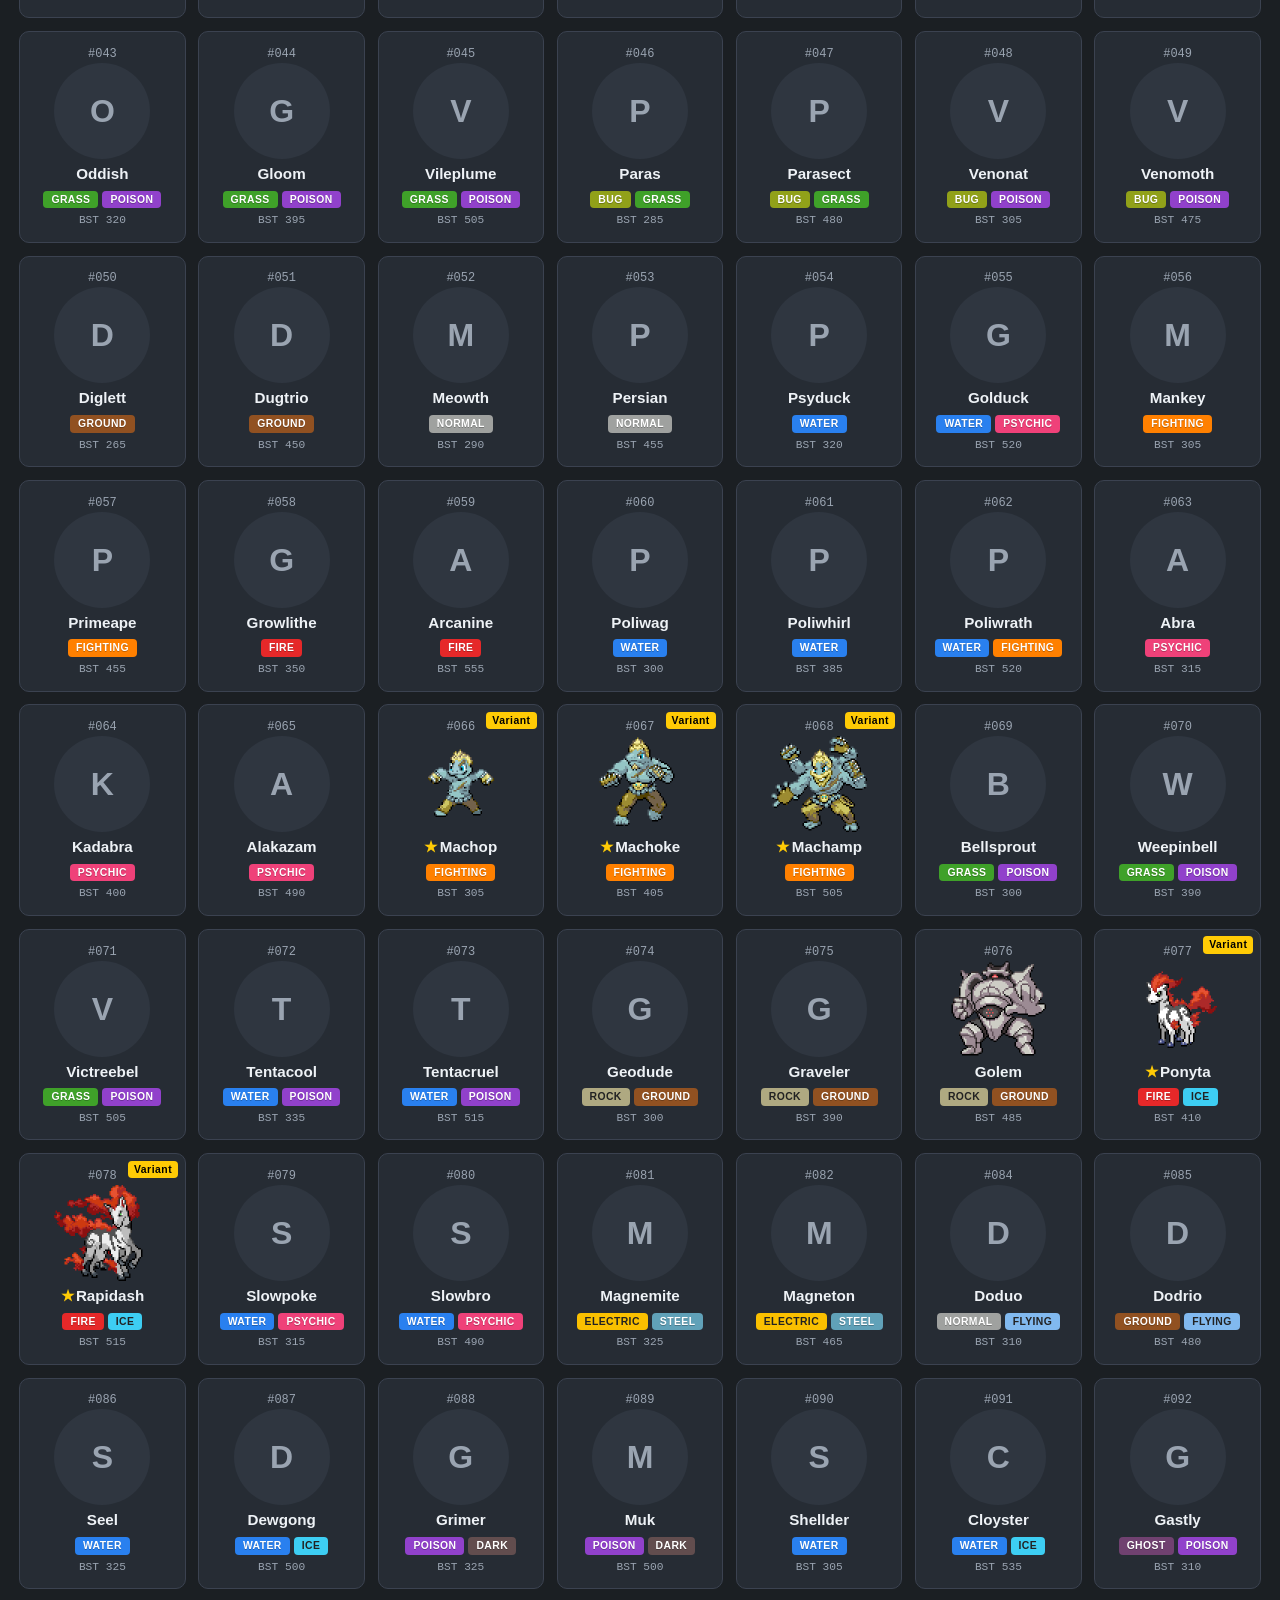
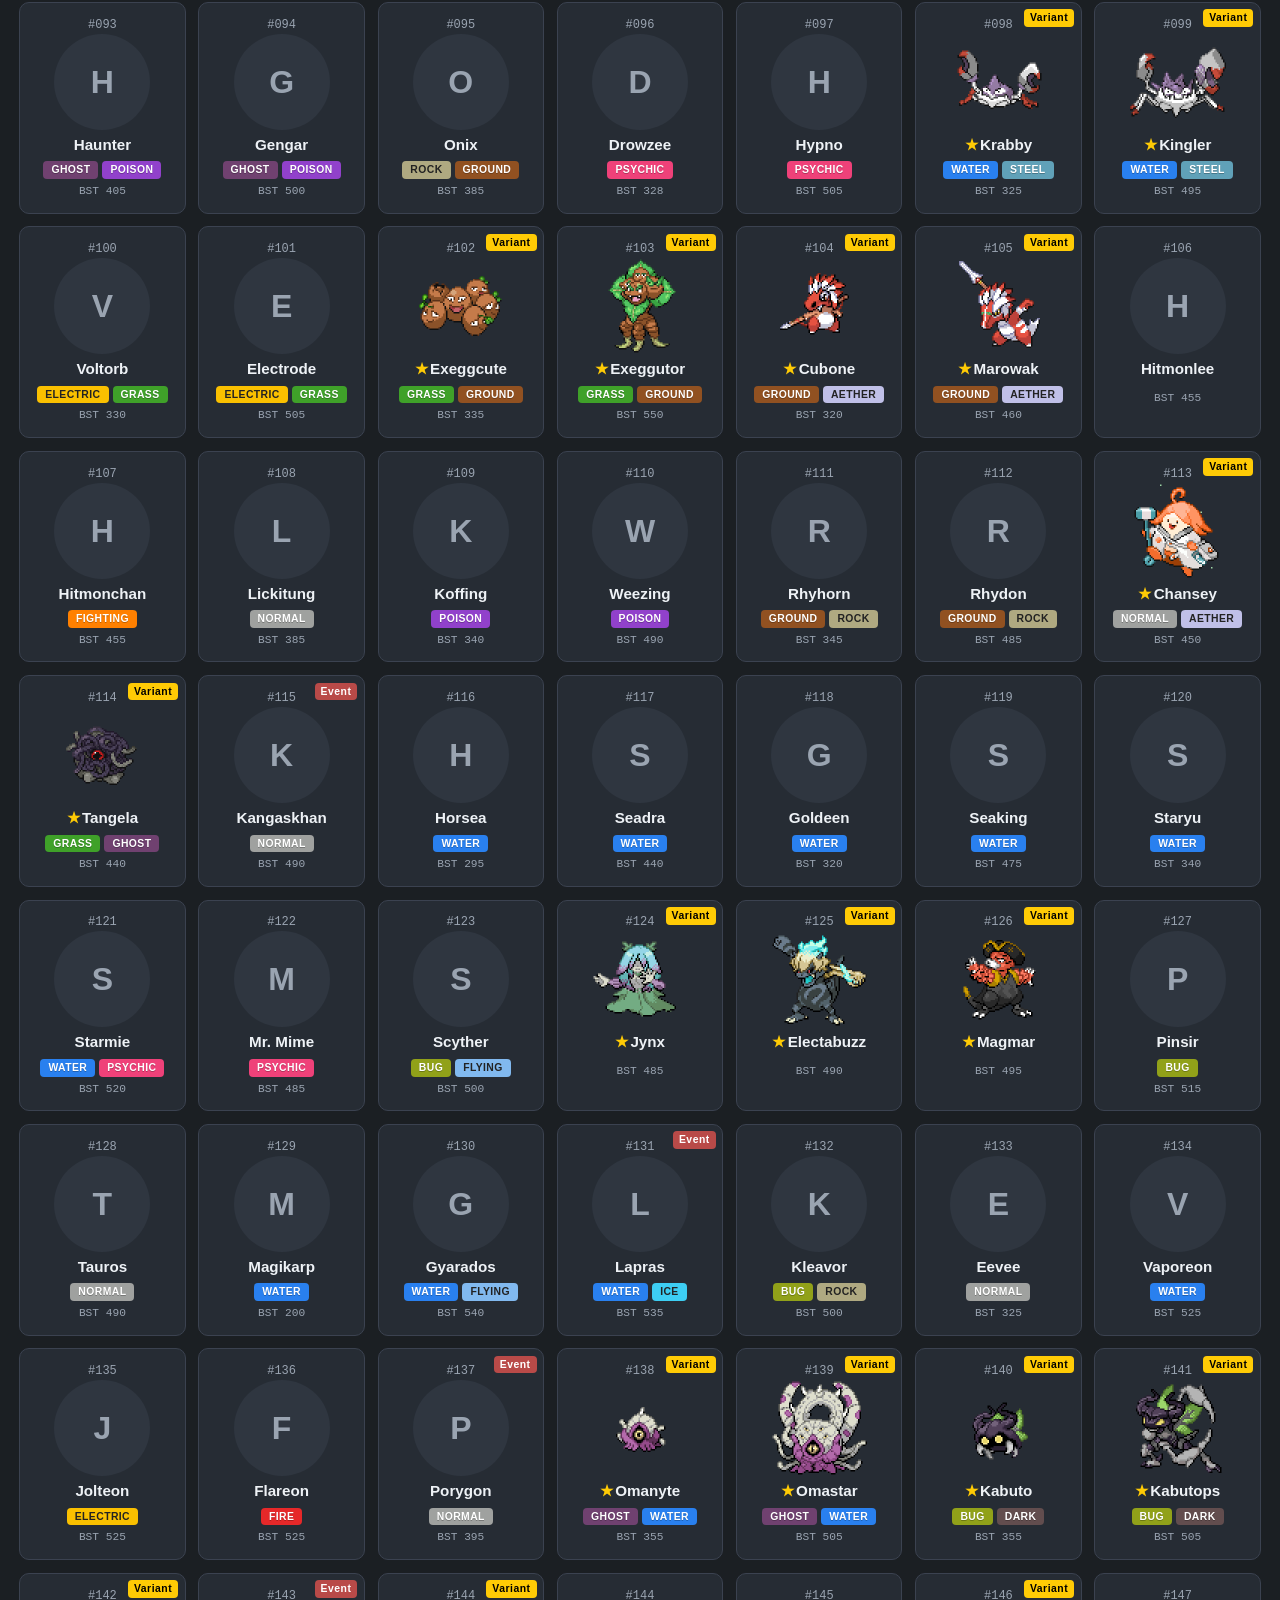
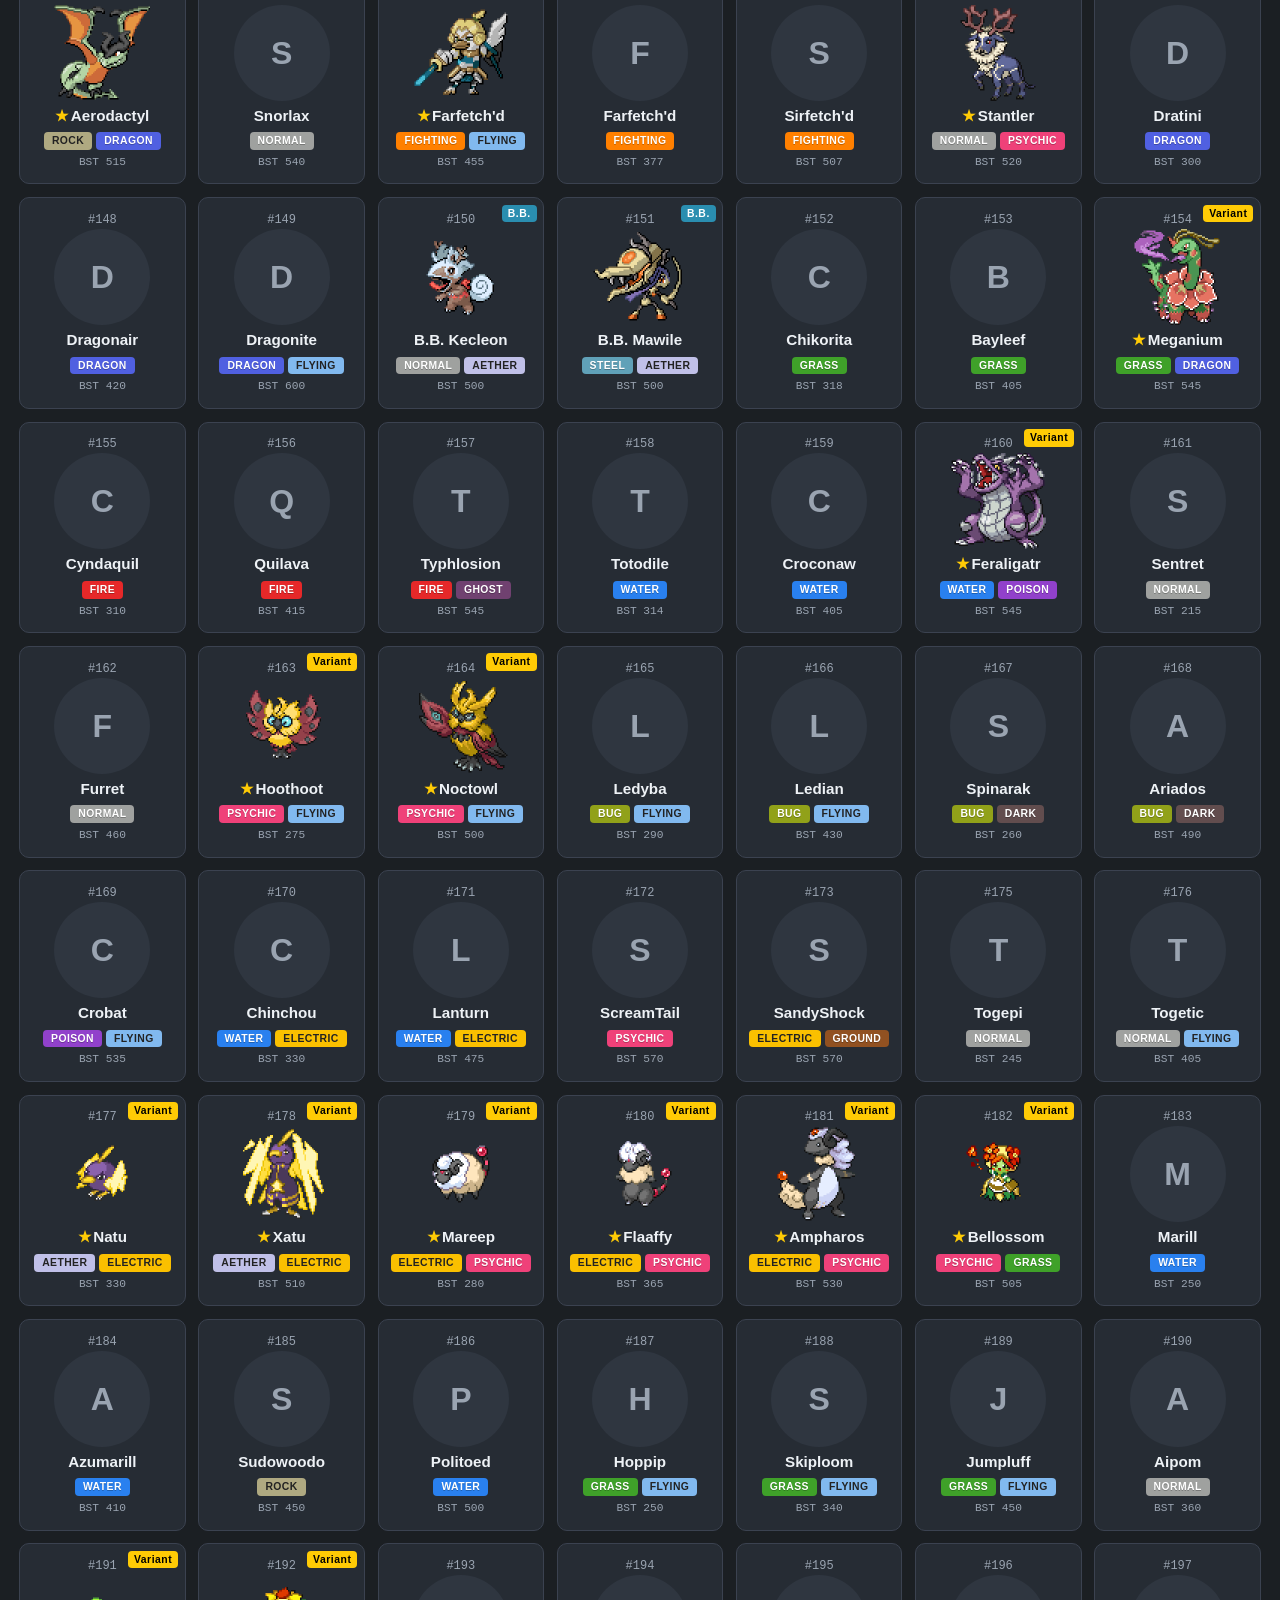
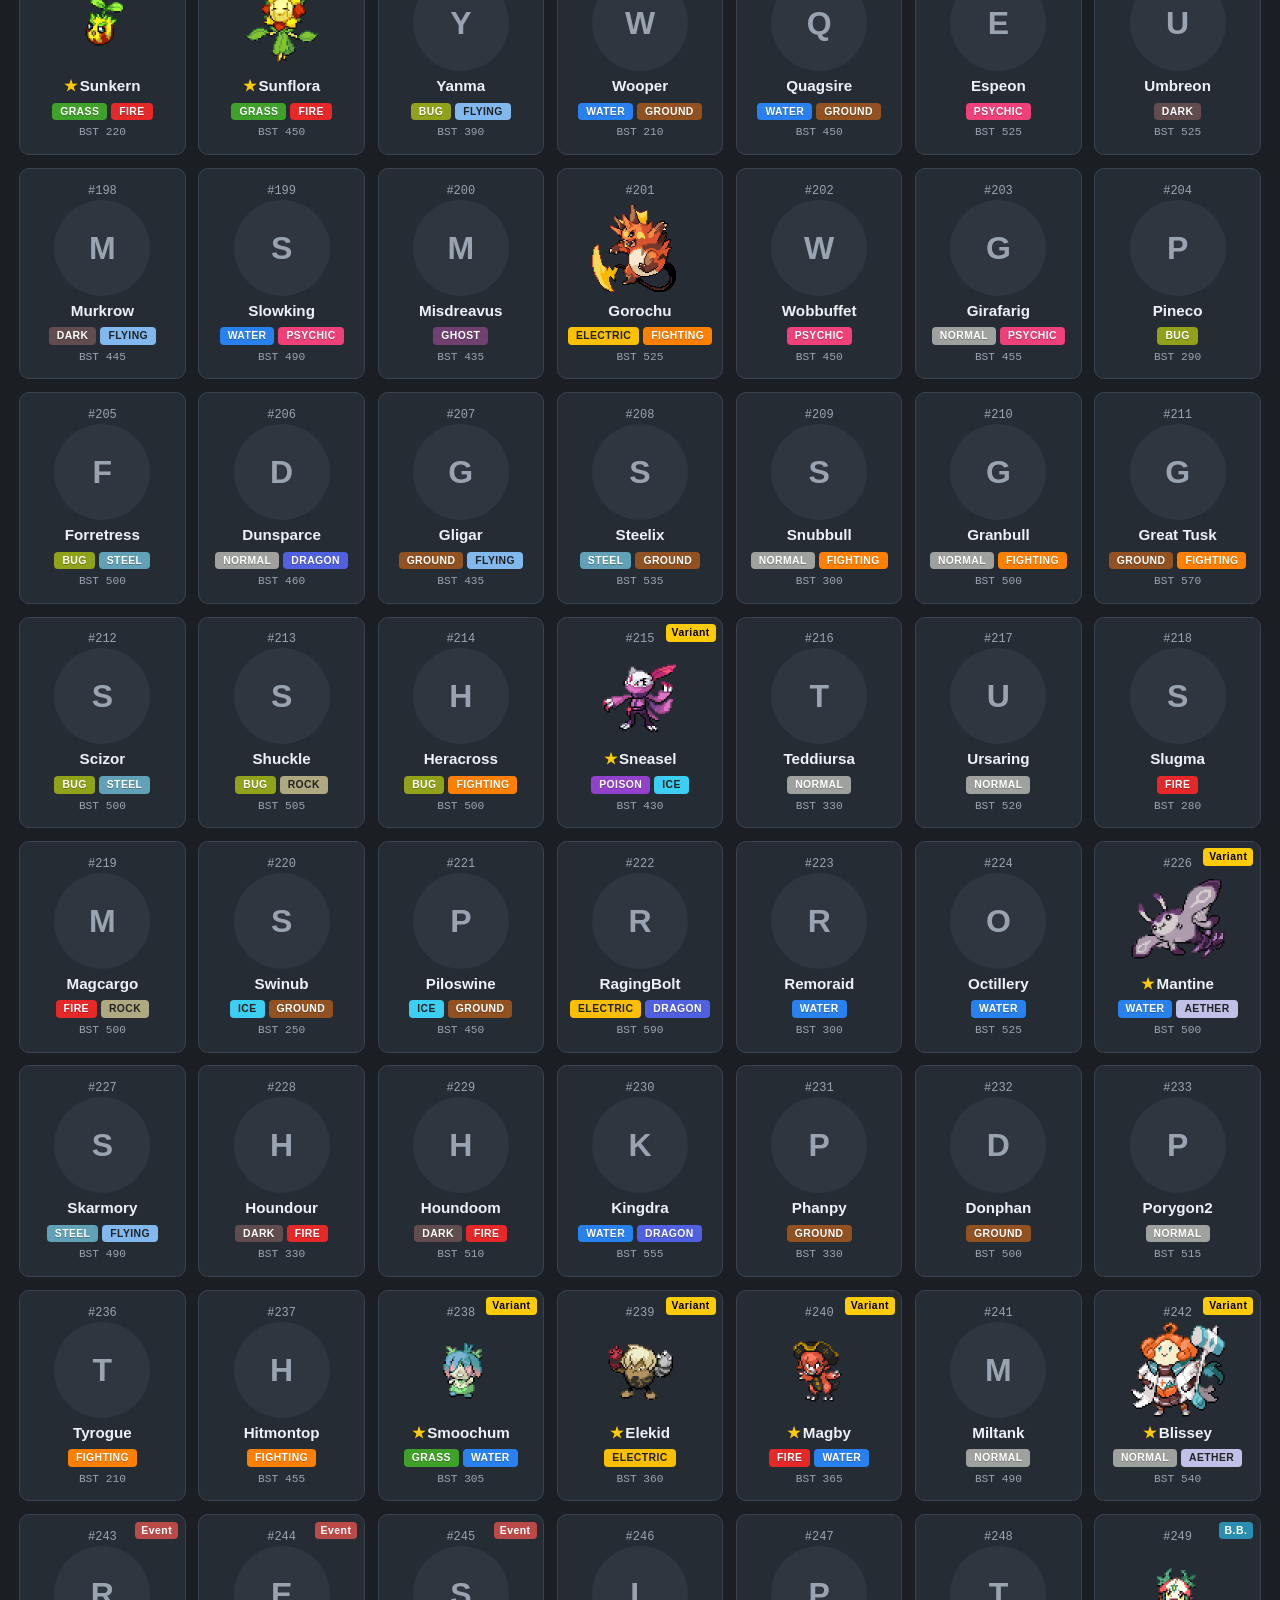
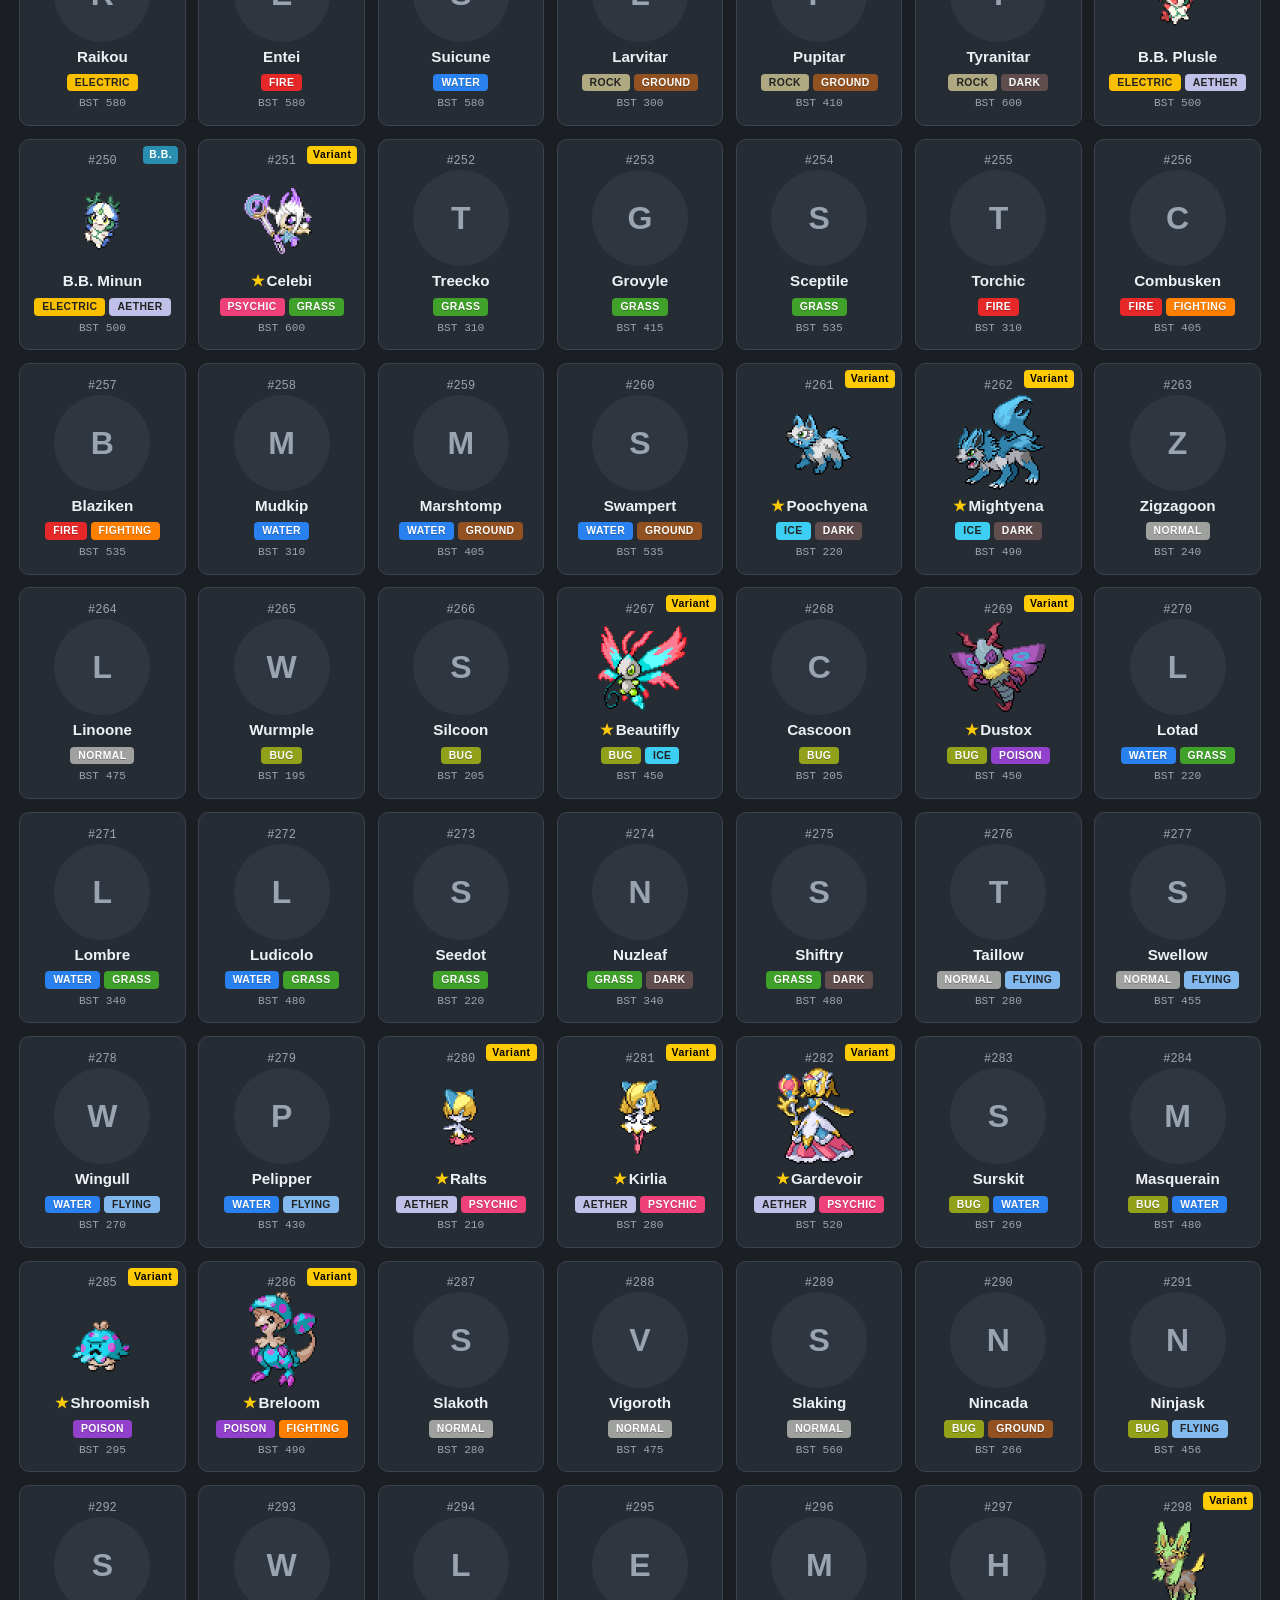
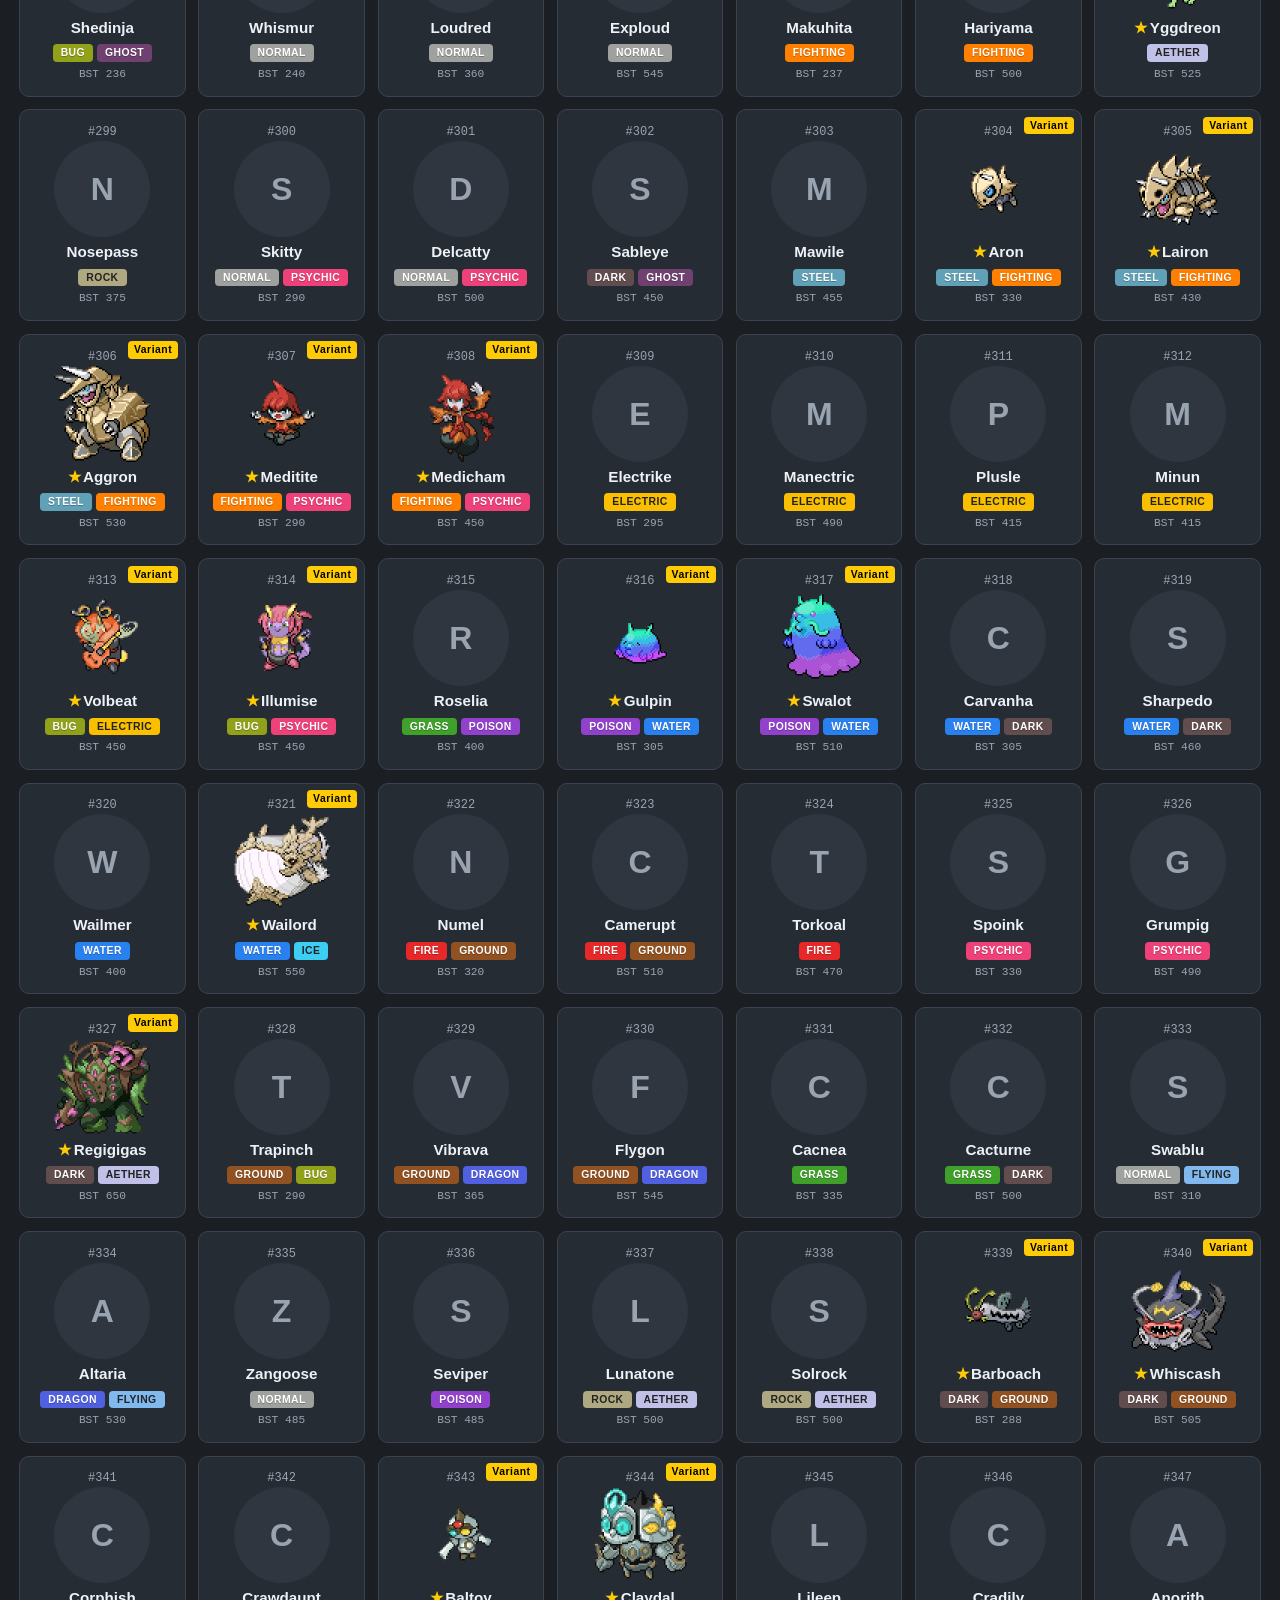
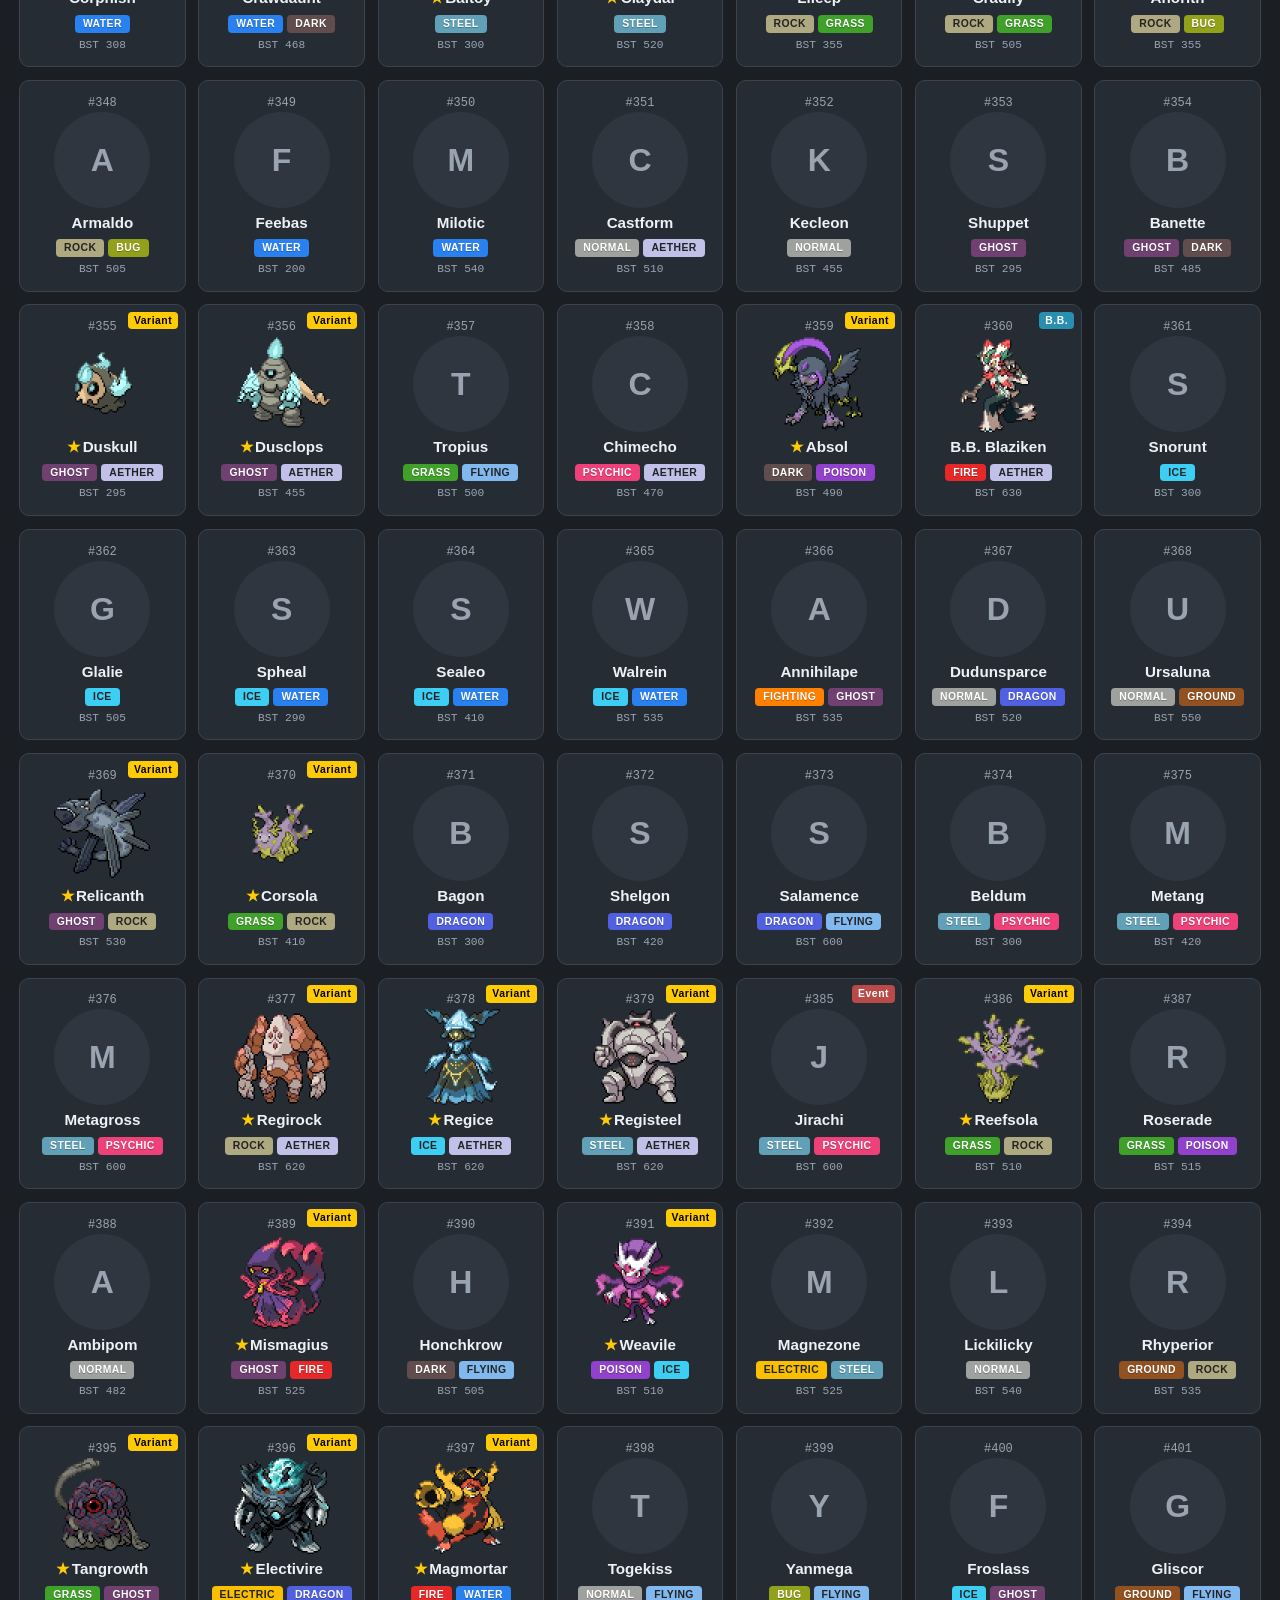
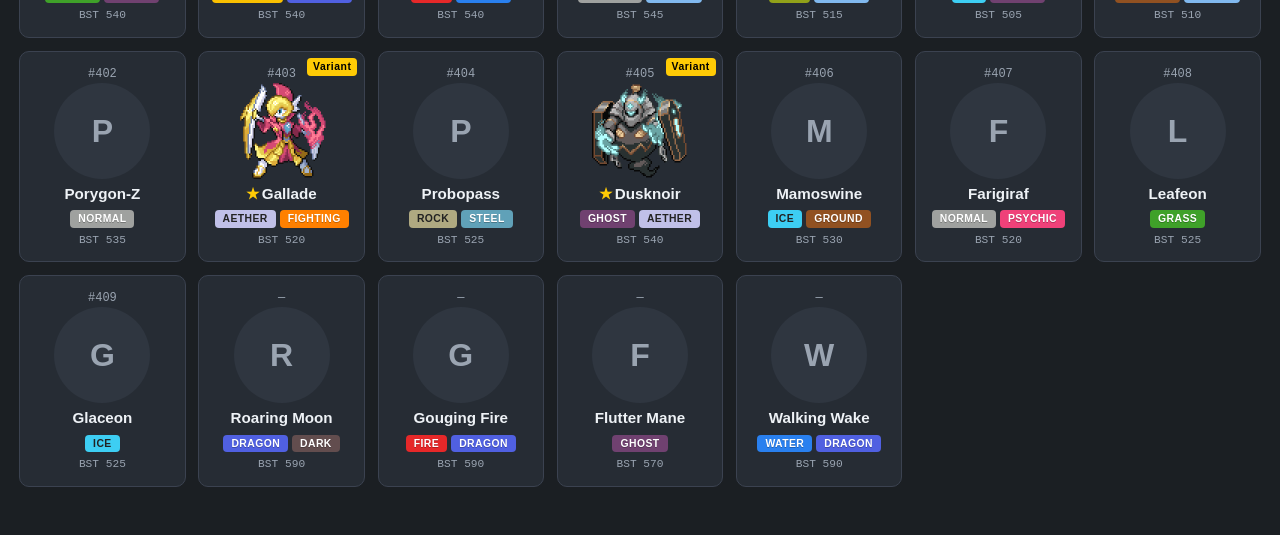
==== commit 1eb5c7a1: "Add Moves and Abilities sections to the docs site The custom docs catalog dozens of new and reworked" ====
--- a/site/index.html
+++ b/site/index.html
@@ -13,6 +13,8 @@
   <span class="sub">Pokédex · v4.1.1</span>
   <nav>
     <a href="index.html">Pokédex</a>
+    <a href="moves.html">Moves</a>
+    <a href="abilities.html">Abilities</a>
     <a href="items.html">Items</a>
   </nav>
 </header>
--- a/site/assets/style.css
+++ b/site/assets/style.css
@@ -706,6 +706,147 @@
 .evo-mini .name { font-weight: 600; margin: .15rem 0; }
 .evo-mini .cond { color: var(--text-dim); font-size: .7rem; }
 
+/* --- Moves & Abilities tables --- */
+.moves-table, .abilities-table {
+  width: 100%;
+  border-collapse: collapse;
+  margin-top: .5rem;
+}
+.moves-table th, .abilities-table th {
+  text-align: left;
+  font-size: .75rem;
+  text-transform: uppercase;
+  color: var(--text-dim);
+  padding: .5rem .6rem;
+  border-bottom: 1px solid var(--border);
+}
+.moves-table td, .abilities-table td {
+  padding: .45rem .6rem;
+  border-bottom: 1px solid var(--border);
+  vertical-align: top;
+}
+.moves-table tr:hover td, .abilities-table tr:hover td { background: var(--panel-2); }
+.moves-table .num, .abilities-table .num {
+  font-family: monospace;
+  text-align: right;
+  width: 60px;
+  color: var(--text-dim);
+}
+.effect-cell {
+  color: var(--text-dim);
+  font-size: .85rem;
+  max-width: 360px;
+}
+.users-count {
+  font-family: monospace;
+  font-weight: 600;
+  color: var(--text);
+}
+.custom-dot {
+  color: var(--accent);
+  margin-left: .35rem;
+  font-size: .7rem;
+  vertical-align: middle;
+}
+
+/* --- Category badges (Physical / Special / Status) --- */
+.cat-badge {
+  display: inline-block;
+  padding: 2px 8px;
+  border-radius: 4px;
+  font-size: .7rem;
+  font-weight: 700;
+  text-transform: uppercase;
+  letter-spacing: .04em;
+  color: #fff;
+}
+.cat-physical { background: #b94a48; }
+.cat-special  { background: #3b82f6; }
+.cat-status   { background: #6e6e6e; }
+
+/* --- Custom / Baseline source tags on detail pages --- */
+.custom-tag {
+  display: inline-block;
+  background: var(--accent);
+  color: #000;
+  padding: 2px 10px;
+  border-radius: 4px;
+  font-size: .75rem;
+  font-weight: 700;
+  letter-spacing: .04em;
+}
+.baseline-tag {
+  display: inline-block;
+  background: var(--panel-2);
+  border: 1px solid var(--border);
+  color: var(--text-dim);
+  padding: 2px 10px;
+  border-radius: 4px;
+  font-size: .75rem;
+  font-weight: 600;
+  letter-spacing: .04em;
+}
+
+/* Detail-header badges row (used on move/ability pages) */
+.detail-header .badges {
+  display: flex;
+  flex-wrap: wrap;
+  gap: .4rem;
+  margin-top: .4rem;
+}
+
+/* Breadcrumb above detail headers */
+.breadcrumb {
+  margin: .25rem 0 .5rem;
+  color: var(--text-dim);
+  font-size: .9rem;
+}
+.breadcrumb a { color: var(--text-dim); }
+.breadcrumb a:hover { color: var(--accent); }
+
+/* Effect text on detail pages */
+.effect-text {
+  margin: .25rem 0 .5rem;
+  line-height: 1.55;
+}
+
+/* "Used by" grid on move/ability detail pages */
+.user-grid {
+  display: grid;
+  grid-template-columns: repeat(auto-fill, minmax(140px, 1fr));
+  gap: .5rem;
+  margin-top: .5rem;
+}
+.user-card {
+  background: var(--panel);
+  border: 1px solid var(--border);
+  border-radius: 8px;
+  padding: .5rem .6rem;
+  text-align: center;
+  color: var(--text);
+  transition: border-color .1s, transform .1s;
+}
+.user-card:hover {
+  text-decoration: none;
+  border-color: var(--accent);
+  transform: translateY(-1px);
+}
+.user-card .dex-num {
+  color: var(--text-dim);
+  font-family: monospace;
+  font-size: .7rem;
+}
+.user-card .name {
+  font-weight: 600;
+  font-size: .9rem;
+  margin-top: .15rem;
+}
+
+/* Detail header layout for move/ability pages (no sprite column) */
+.detail-header > .detail-title:only-child {
+  grid-column: 1 / -1;
+}
+
 /* Responsive */
 @media (max-width: 900px) {
   .detail-header { grid-template-columns: 1fr; text-align: center; }
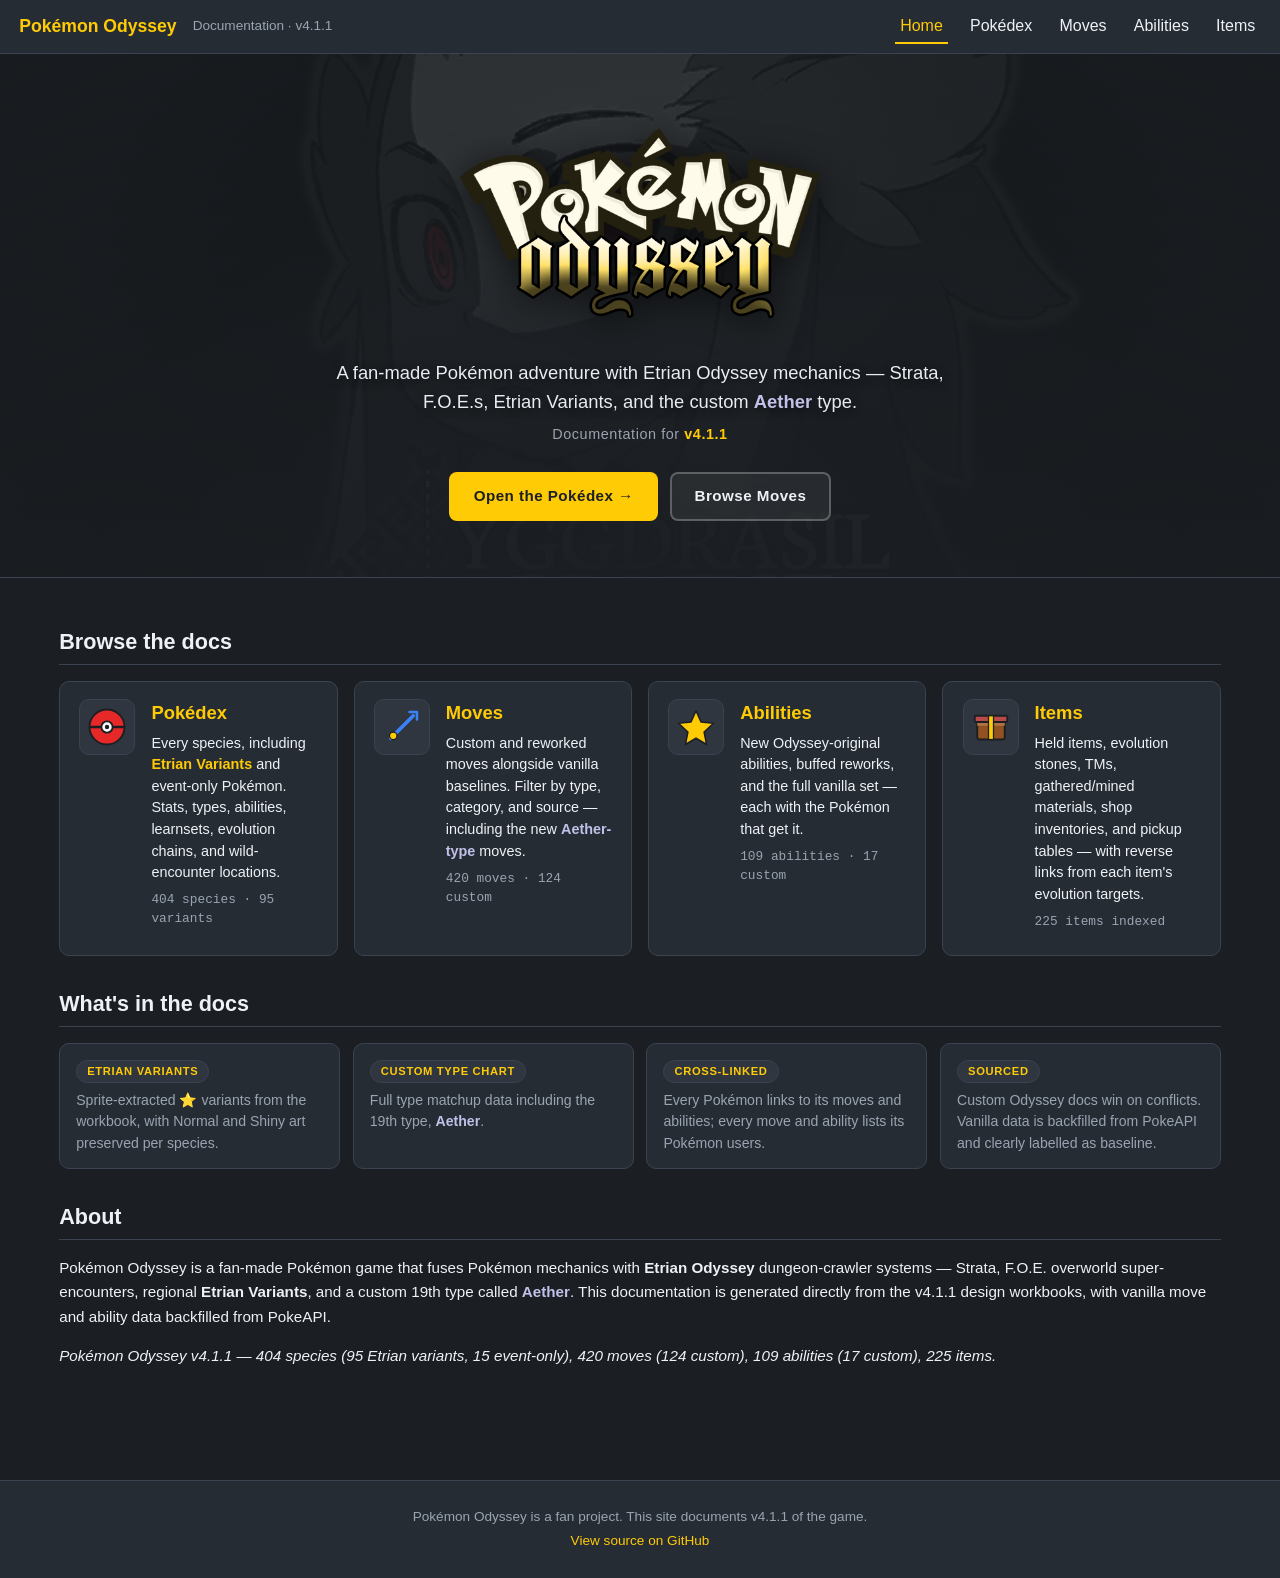
==== commit 6643b09c: "Redesign home page as a proper landing for the docs The Pokédex grid was acting as the homepage, whi" ====
--- a/site/index.html
+++ b/site/index.html
@@ -2,69 +2,169 @@
 <html lang="en">
 <head>
 <meta charset="utf-8">
-<title>Pokédex — Pokémon Odyssey v4.1.1</title>
+<title>Pokémon Odyssey — Fan Documentation</title>
 <meta name="viewport" content="width=device-width, initial-scale=1">
 <link rel="stylesheet" href="assets/style.css">
 </head>
-<body>
+<body class="home">
 
 <header class="site-header">
-  <span class="logo">Pokémon Odyssey</span>
-  <span class="sub">Pokédex · v4.1.1</span>
+  <a class="logo" href="index.html">Pokémon Odyssey</a>
+  <span class="sub">Documentation · v4.1.1</span>
   <nav>
-    <a href="index.html">Pokédex</a>
+    <a href="index.html" class="active">Home</a>
+    <a href="pokedex.html">Pokédex</a>
     <a href="moves.html">Moves</a>
     <a href="abilities.html">Abilities</a>
     <a href="items.html">Items</a>
   </nav>
 </header>
 
-<main class="wrap">
-  <h1>Pokédex</h1>
-  <p class="disclaimer" id="meta-line">Loading…</p>
+<section class="hero">
+  <div class="hero-bg" style="background-image:url('assets/YggdrasilProjectFull.png')"></div>
+  <div class="hero-overlay"></div>
+  <div class="hero-content">
+    <img class="hero-logo" src="assets/PokemonOdysseyLogo.png" alt="Pokémon Odyssey">
+    <p class="hero-tagline">A fan-made Pokémon adventure with Etrian Odyssey mechanics — Strata, F.O.E.s, Etrian Variants, and the custom <span class="t-aether-text">Aether</span> type.</p>
+    <p class="hero-version">Documentation for <strong>v4.1.1</strong></p>
+    <div class="hero-cta">
+      <a class="btn primary" href="pokedex.html">Open the Pokédex →</a>
+      <a class="btn ghost" href="moves.html">Browse Moves</a>
+    </div>
+  </div>
+</section>
 
-  <div class="filters">
-    <input id="search" class="search" placeholder="Search by name or dex number…" type="search" autocomplete="off">
+<main class="wrap home-wrap">
+  <h2 class="section-title">Browse the docs</h2>
+  <div class="home-cards">
+    <a class="home-card" href="pokedex.html">
+      <div class="home-card-icon" aria-hidden="true">
+        <svg viewBox="0 0 64 64" fill="none">
+          <circle cx="32" cy="32" r="28" fill="#e62829" stroke="#1b1f23" stroke-width="3"/>
+          <path d="M4 32h56" stroke="#1b1f23" stroke-width="4"/>
+          <circle cx="32" cy="32" r="9" fill="#fff" stroke="#1b1f23" stroke-width="3"/>
+          <circle cx="32" cy="32" r="3.5" fill="#1b1f23"/>
+        </svg>
+      </div>
+      <div class="home-card-body">
+        <h3>Pokédex</h3>
+        <p>Every species, including <strong>Etrian Variants</strong> and event-only Pokémon. Stats, types, abilities, learnsets, evolution chains, and wild-encounter locations.</p>
+        <p class="home-card-stat" data-stat="species"></p>
+      </div>
+    </a>
 
-    <select id="sort" class="select" title="Sort by">
-      <option value="dex">Sort: Dex №</option>
-      <option value="name">Sort: Name (A→Z)</option>
-      <option value="total-desc">Sort: Total stats (high→low)</option>
-      <option value="total-asc">Sort: Total stats (low→high)</option>
-      <option value="hp-desc">Sort: HP (high→low)</option>
-      <option value="atk-desc">Sort: Attack (high→low)</option>
-      <option value="def-desc">Sort: Defense (high→low)</option>
-      <option value="spa-desc">Sort: Sp. Atk (high→low)</option>
-      <option value="spd-desc">Sort: Sp. Def (high→low)</option>
-      <option value="spe-desc">Sort: Speed (high→low)</option>
-    </select>
+    <a class="home-card" href="moves.html">
+      <div class="home-card-icon" aria-hidden="true">
+        <svg viewBox="0 0 64 64" fill="none">
+          <path d="M14 50L50 14" stroke="#3b82f6" stroke-width="6" stroke-linecap="round"/>
+          <path d="M44 8h12v12" stroke="#3b82f6" stroke-width="4" stroke-linecap="round" stroke-linejoin="round"/>
+          <circle cx="18" cy="46" r="6" fill="#ffcb05" stroke="#1b1f23" stroke-width="2"/>
+        </svg>
+      </div>
+      <div class="home-card-body">
+        <h3>Moves</h3>
+        <p>Custom and reworked moves alongside vanilla baselines. Filter by type, category, and source — including the new <span class="t-aether-text">Aether-type</span> moves.</p>
+        <p class="home-card-stat" data-stat="moves"></p>
+      </div>
+    </a>
 
-    <select id="ability" class="select">
-      <option value="">All abilities</option>
-    </select>
+    <a class="home-card" href="abilities.html">
+      <div class="home-card-icon" aria-hidden="true">
+        <svg viewBox="0 0 64 64" fill="none">
+          <path d="M32 6l8 18 20 2-15 14 4 20-17-10-17 10 4-20L4 26l20-2z" fill="#ffcb05" stroke="#1b1f23" stroke-width="2.5" stroke-linejoin="round"/>
+        </svg>
+      </div>
+      <div class="home-card-body">
+        <h3>Abilities</h3>
+        <p>New Odyssey-original abilities, buffed reworks, and the full vanilla set — each with the Pokémon that get it.</p>
+        <p class="home-card-stat" data-stat="abilities"></p>
+      </div>
+    </a>
 
-    <label class="check-label">
-      <input type="checkbox" id="variants-only"> Variants only
-    </label>
-    <label class="check-label">
-      <input type="checkbox" id="event-only"> Event/Gift only
-    </label>
-    <label class="check-label">
-      <input type="checkbox" id="wild-only"> Wild-encounterable
-    </label>
-    <label class="check-label">
-      <input type="checkbox" id="final-only"> Final forms only
-    </label>
-    <button id="reset-btn" class="reset-btn">Reset</button>
+    <a class="home-card" href="items.html">
+      <div class="home-card-icon" aria-hidden="true">
+        <svg viewBox="0 0 64 64" fill="none">
+          <rect x="10" y="20" width="44" height="32" rx="4" fill="#915121" stroke="#1b1f23" stroke-width="3"/>
+          <rect x="10" y="20" width="44" height="10" fill="#b07442"/>
+          <rect x="6" y="14" width="52" height="10" rx="2" fill="#b94a48" stroke="#1b1f23" stroke-width="3"/>
+          <rect x="28" y="14" width="8" height="38" fill="#ffcb05" stroke="#1b1f23" stroke-width="2"/>
+        </svg>
+      </div>
+      <div class="home-card-body">
+        <h3>Items</h3>
+        <p>Held items, evolution stones, TMs, gathered/mined materials, shop inventories, and pickup tables — with reverse links from each item's evolution targets.</p>
+        <p class="home-card-stat" data-stat="items"></p>
+      </div>
+    </a>
   </div>
-  <div class="type-chips" id="type-chips"></div>
-  <p class="hint" id="active-hint"></p>
 
-  <div id="grid" class="dex-grid"></div>
-  <p class="empty-msg" id="empty" style="display:none">No Pokémon match your filters.</p>
+  <section class="home-features">
+    <h2 class="section-title">What's in the docs</h2>
+    <div class="feature-grid">
+      <div class="feature">
+        <div class="feature-tag">Etrian Variants</div>
+        <p>Sprite-extracted ⭐ variants from the workbook, with Normal and Shiny art preserved per species.</p>
+      </div>
+      <div class="feature">
+        <div class="feature-tag">Custom type chart</div>
+        <p>Full type matchup data including the 19th type, <span class="t-aether-text">Aether</span>.</p>
+      </div>
+      <div class="feature">
+        <div class="feature-tag">Cross-linked</div>
+        <p>Every Pokémon links to its moves and abilities; every move and ability lists its Pokémon users.</p>
+      </div>
+      <div class="feature">
+        <div class="feature-tag">Sourced</div>
+        <p>Custom Odyssey docs win on conflicts. Vanilla data is backfilled from PokeAPI and clearly labelled as baseline.</p>
+      </div>
+    </div>
+  </section>
+
+  <section class="home-about">
+    <h2 class="section-title">About</h2>
+    <p>
+      Pokémon Odyssey is a fan-made Pokémon game that fuses Pokémon mechanics with
+      <strong>Etrian Odyssey</strong> dungeon-crawler systems — Strata, F.O.E. overworld
+      super-encounters, regional <strong>Etrian Variants</strong>, and a custom 19th type
+      called <span class="t-aether-text">Aether</span>. This documentation is generated
+      directly from the v4.1.1 design workbooks, with vanilla move and ability data
+      backfilled from PokeAPI.
+    </p>
+    <p class="home-meta" id="home-meta">Loading data…</p>
+  </section>
 </main>
 
-<script src="assets/types.js"></script>
-<script src="assets/app.js"></script>
+<footer class="site-footer">
+  <p>Pokémon Odyssey is a fan project. This site documents v4.1.1 of the game.</p>
+  <p><a href="https://github.com/nishxpatel/Pokemon-Odyssey-Docs-App" target="_blank" rel="noopener">View source on GitHub</a></p>
+</footer>
+
+<script>
+(async () => {
+  try {
+    const meta = await fetch("data/meta.json").then(r => r.json());
+    const c = meta.counts || {};
+    const set = (key, text) => {
+      const el = document.querySelector(`.home-card-stat[data-stat="${key}"]`);
+      if (el) el.textContent = text;
+    };
+    set("species",   `${c.species ?? "—"} species · ${c.variants ?? 0} variants`);
+    set("moves",     `${c.moves ?? "—"} moves · ${c.moves_custom ?? 0} custom`);
+    set("abilities", `${c.abilities ?? "—"} abilities · ${c.abilities_custom ?? 0} custom`);
+    set("items",     `${c.items ?? "—"} items indexed`);
+    const homeMeta = document.getElementById("home-meta");
+    if (homeMeta) {
+      homeMeta.textContent =
+        `${meta.game} ${meta.version} — ` +
+        `${c.species ?? "?"} species (${c.variants ?? 0} Etrian variants, ${c.events ?? 0} event-only), ` +
+        `${c.moves ?? "?"} moves (${c.moves_custom ?? 0} custom), ` +
+        `${c.abilities ?? "?"} abilities (${c.abilities_custom ?? 0} custom), ` +
+        `${c.items ?? "?"} items.`;
+    }
+  } catch (e) {
+    /* leave the placeholder text */
+  }
+})();
+</script>
 </body>
 </html>
--- a/site/assets/style.css
+++ b/site/assets/style.css
@@ -65,8 +65,20 @@
   color: var(--text-dim);
   font-size: .85rem;
 }
+.site-header .logo { text-decoration: none; }
+.site-header .logo:hover { text-decoration: none; opacity: .85; }
 .site-header nav { margin-left: auto; display: flex; gap: 1rem; }
-.site-header nav a { color: var(--text); }
+.site-header nav a {
+  color: var(--text);
+  padding: .25rem .35rem;
+  border-bottom: 2px solid transparent;
+  transition: color .12s, border-color .12s;
+}
+.site-header nav a:hover { color: var(--accent); text-decoration: none; }
+.site-header nav a.active {
+  color: var(--accent);
+  border-bottom-color: var(--accent);
+}
 
 .wrap { max-width: 1280px; margin: 0 auto; padding: 1rem 1.2rem 3rem; }
 
@@ -706,6 +718,224 @@
 .evo-mini .name { font-weight: 600; margin: .15rem 0; }
 .evo-mini .cond { color: var(--text-dim); font-size: .7rem; }
 
+/* =================================================================
+   Landing page (index.html)
+   ================================================================= */
+body.home { background: var(--bg); }
+
+.hero {
+  position: relative;
+  min-height: 460px;
+  display: flex;
+  align-items: center;
+  justify-content: center;
+  overflow: hidden;
+  border-bottom: 1px solid var(--border);
+}
+.hero-bg {
+  position: absolute; inset: 0;
+  background-size: cover;
+  background-position: center 30%;
+  filter: saturate(1.05) brightness(.55);
+  transform: scale(1.02);
+}
+.hero-overlay {
+  position: absolute; inset: 0;
+  background:
+    radial-gradient(ellipse at 50% 100%, rgba(27,31,35,.95) 0%, rgba(27,31,35,.55) 60%, rgba(27,31,35,.85) 100%),
+    linear-gradient(180deg, rgba(27,31,35,.45) 0%, rgba(27,31,35,.85) 100%);
+}
+.hero-content {
+  position: relative;
+  z-index: 1;
+  text-align: center;
+  padding: 3.5rem 1.5rem 3.5rem;
+  max-width: 880px;
+}
+.hero-logo {
+  display: block;
+  margin: 0 auto 1.2rem;
+  max-width: 460px;
+  width: 75%;
+  height: auto;
+  filter: drop-shadow(0 4px 18px rgba(0,0,0,.6));
+}
+.hero-tagline {
+  font-size: 1.15rem;
+  line-height: 1.55;
+  color: #e8edf3;
+  margin: 0 auto .5rem;
+  max-width: 640px;
+  text-shadow: 0 2px 8px rgba(0,0,0,.5);
+}
+.hero-version {
+  color: var(--text-dim);
+  font-size: .9rem;
+  margin: .25rem 0 1.6rem;
+  letter-spacing: .04em;
+}
+.hero-version strong { color: var(--accent); font-weight: 700; }
+
+.hero-cta {
+  display: flex;
+  justify-content: center;
+  gap: .75rem;
+  flex-wrap: wrap;
+}
+.btn {
+  display: inline-block;
+  padding: .7rem 1.4rem;
+  border-radius: 8px;
+  font-weight: 700;
+  font-size: .95rem;
+  letter-spacing: .03em;
+  border: 2px solid transparent;
+  text-decoration: none;
+  transition: transform .1s, background .1s, border-color .1s, color .1s;
+}
+.btn:hover { text-decoration: none; transform: translateY(-1px); }
+.btn.primary {
+  background: var(--accent);
+  color: #1b1f23;
+}
+.btn.primary:hover { background: #ffe066; }
+.btn.ghost {
+  background: rgba(255,255,255,.06);
+  color: var(--text);
+  border-color: rgba(255,255,255,.25);
+  backdrop-filter: blur(2px);
+}
+.btn.ghost:hover { border-color: var(--accent); color: var(--accent); }
+
+.t-aether-text { color: var(--t-aether); font-weight: 600; }
+
+.home-wrap { max-width: 1200px; }
+.section-title {
+  font-size: 1.35rem;
+  margin: 2rem 0 1rem;
+  border-bottom: 1px solid var(--border);
+  padding-bottom: .35rem;
+}
+
+.home-cards {
+  display: grid;
+  grid-template-columns: repeat(auto-fit, minmax(260px, 1fr));
+  gap: 1rem;
+}
+.home-card {
+  display: flex;
+  gap: 1rem;
+  background: var(--panel);
+  border: 1px solid var(--border);
+  border-radius: var(--radius);
+  padding: 1.1rem 1.2rem;
+  color: var(--text);
+  transition: transform .12s, border-color .12s, box-shadow .12s;
+  align-items: flex-start;
+}
+.home-card:hover {
+  text-decoration: none;
+  border-color: var(--accent);
+  transform: translateY(-3px);
+  box-shadow: var(--shadow);
+}
+.home-card-icon {
+  flex: 0 0 56px;
+  width: 56px;
+  height: 56px;
+  display: flex;
+  align-items: center;
+  justify-content: center;
+  background: var(--panel-2);
+  border-radius: 10px;
+  border: 1px solid var(--border);
+}
+.home-card-icon svg { width: 40px; height: 40px; }
+.home-card-body { flex: 1; min-width: 0; }
+.home-card-body h3 {
+  margin: 0 0 .35rem;
+  color: var(--accent);
+  font-size: 1.15rem;
+}
+.home-card-body p {
+  margin: 0 0 .4rem;
+  font-size: .9rem;
+  color: var(--text);
+  line-height: 1.5;
+}
+.home-card-body p strong { color: var(--accent); font-weight: 600; }
+.home-card-stat {
+  font-family: monospace;
+  font-size: .8rem !important;
+  color: var(--text-dim) !important;
+  margin-top: .35rem !important;
+}
+
+.home-features { margin-top: 1.5rem; }
+.feature-grid {
+  display: grid;
+  grid-template-columns: repeat(auto-fit, minmax(230px, 1fr));
+  gap: .8rem;
+}
+.feature {
+  background: var(--panel);
+  border: 1px solid var(--border);
+  border-radius: var(--radius);
+  padding: .9rem 1rem;
+}
+.feature-tag {
+  display: inline-block;
+  background: var(--panel-2);
+  color: var(--accent);
+  border: 1px solid var(--border);
+  border-radius: 999px;
+  padding: 2px 10px;
+  font-size: .7rem;
+  font-weight: 700;
+  text-transform: uppercase;
+  letter-spacing: .06em;
+  margin-bottom: .45rem;
+}
+.feature p {
+  margin: 0;
+  color: var(--text-dim);
+  font-size: .88rem;
+  line-height: 1.5;
+}
+
+.home-about { margin-top: 1.5rem; }
+.home-about p {
+  color: var(--text);
+  line-height: 1.6;
+  font-size: .95rem;
+}
+.home-meta {
+  color: var(--text-dim);
+  font-style: italic;
+  font-size: .85rem;
+  margin-top: .8rem;
+}
+
+.site-footer {
+  background: var(--panel);
+  border-top: 1px solid var(--border);
+  margin-top: 3rem;
+  padding: 1.4rem 1.2rem;
+  text-align: center;
+  color: var(--text-dim);
+  font-size: .85rem;
+}
+.site-footer p { margin: .25rem 0; }
+.site-footer a { color: var(--accent); }
+
+@media (max-width: 600px) {
+  .hero { min-height: 380px; }
+  .hero-content { padding: 2.5rem 1rem; }
+  .hero-logo { max-width: 320px; width: 80%; }
+  .hero-tagline { font-size: 1rem; }
+  .home-card { flex-direction: column; align-items: stretch; }
+}
+
 /* --- Moves & Abilities tables --- */
 .moves-table, .abilities-table {
   width: 100%;
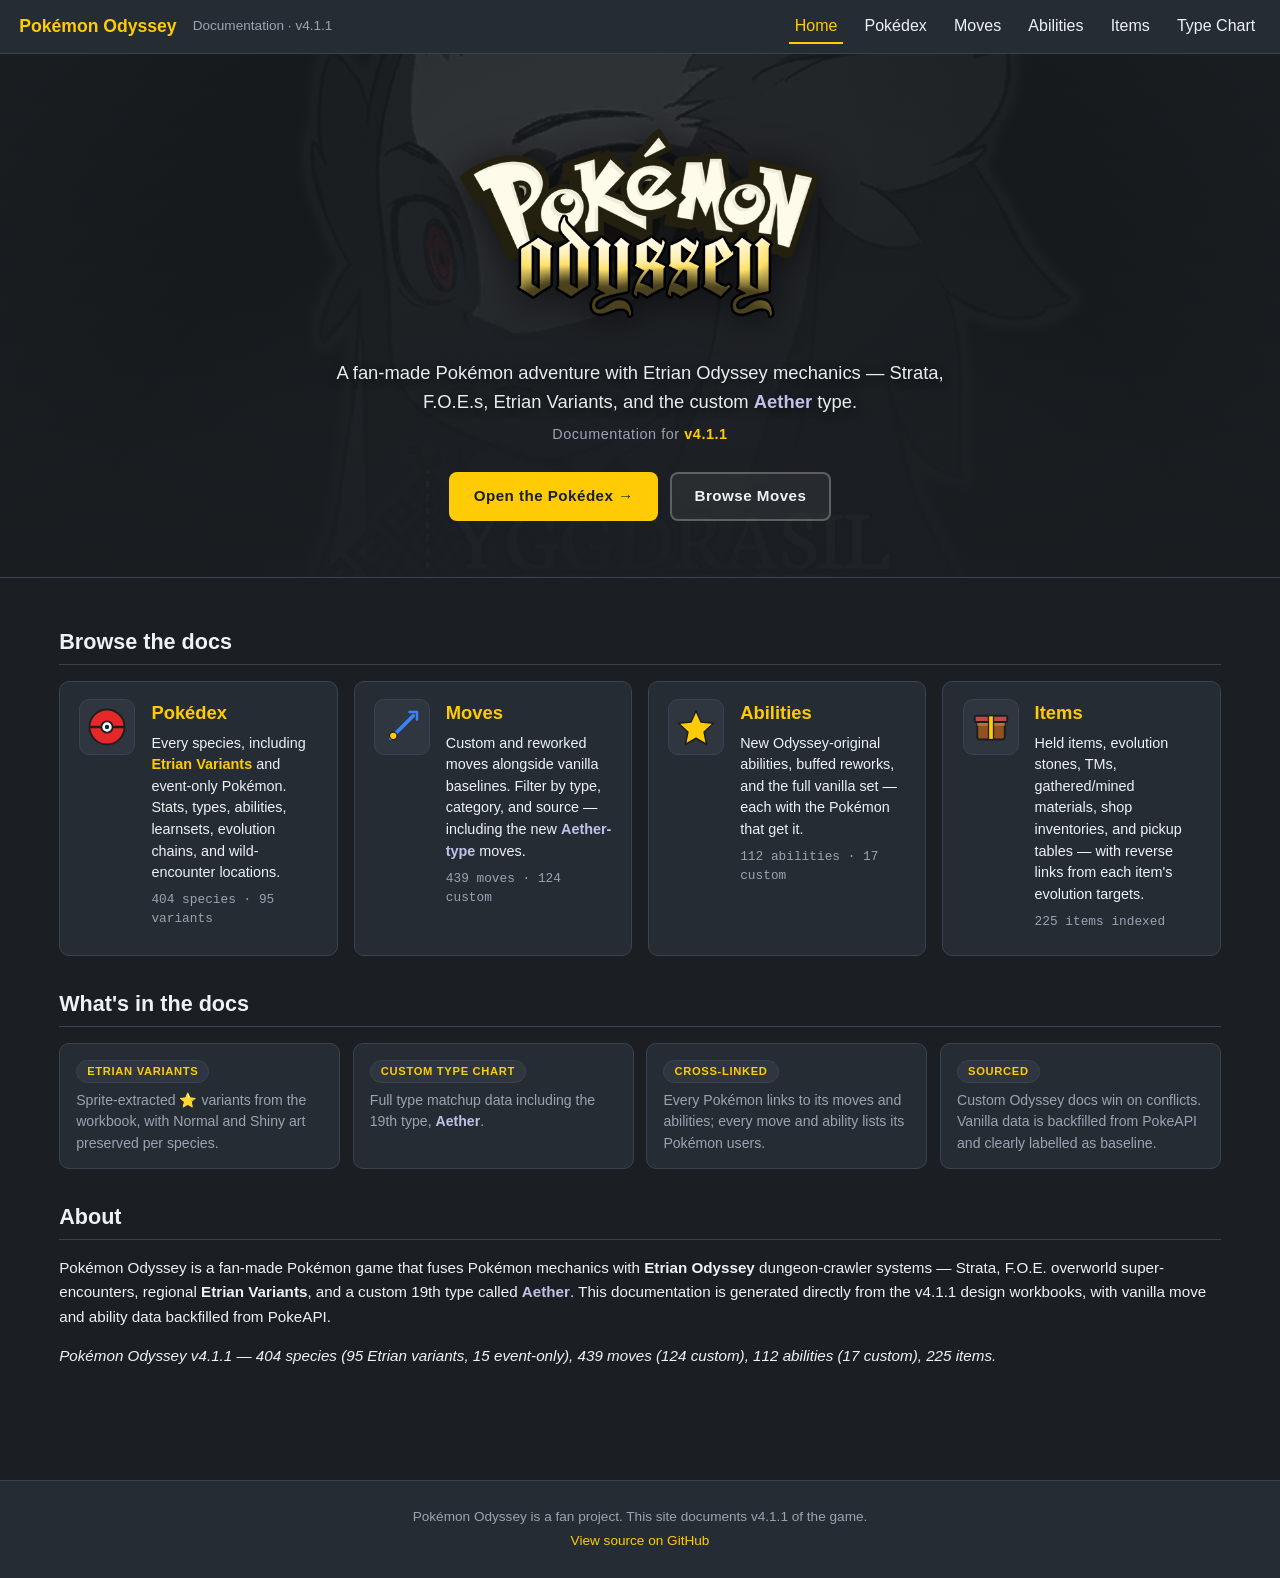
==== commit 7a2ebec7: "Fix per-type offense charts on Pokémon pages; add Odyssey Type Chart page Pokémon detail — Type Offe" ====
--- a/site/index.html
+++ b/site/index.html
@@ -17,6 +17,7 @@
     <a href="moves.html">Moves</a>
     <a href="abilities.html">Abilities</a>
     <a href="items.html">Items</a>
+    <a href="type-chart.html">Type Chart</a>
   </nav>
 </header>
 
--- a/site/assets/style.css
+++ b/site/assets/style.css
@@ -9,6 +9,7 @@
   --text-dim: #9aa4b1;
   --accent: #ffcb05;
   --accent-blue: #3b82f6;
+  --odyssey: #7dd3fc;
   --shadow: 0 4px 16px rgba(0,0,0,.4);
   --radius: 10px;
 
@@ -34,6 +35,8 @@
   --t-aether: #c0c0e8;
 }
 
+.odyssey { color: var(--odyssey); }
+
 * { box-sizing: border-box; }
 html, body { margin: 0; padding: 0; }
 body {
@@ -126,7 +129,7 @@
 /* --- Dex grid --- */
 .dex-grid {
   display: grid;
-  grid-template-columns: repeat(auto-fill, minmax(160px, 1fr));
+  grid-template-columns: repeat(auto-fill, minmax(190px, 1fr));
   gap: .8rem;
 }
 .dex-card {
@@ -151,16 +154,16 @@
   font-family: monospace;
 }
 .dex-card .sprite {
-  width: 96px;
-  height: 96px;
+  width: 120px;
+  height: 120px;
   object-fit: contain;
   display: block;
   margin: 0 auto .25rem;
-  image-rendering: -webkit-optimize-contrast;
+  image-rendering: pixelated;
 }
 .dex-card .sprite-placeholder {
-  width: 96px;
-  height: 96px;
+  width: 120px;
+  height: 120px;
   display: flex;
   align-items: center;
   justify-content: center;
@@ -176,25 +179,11 @@
   font-size: .95rem;
   margin: .15rem 0 .3rem;
 }
-.dex-card .name .star { color: var(--accent); margin-right: .15rem; }
 .dex-card .types {
   display: flex;
   justify-content: center;
   gap: .25rem;
 }
-.variant-ribbon {
-  position: absolute;
-  top: .4rem;
-  right: .4rem;
-  background: var(--accent);
-  color: #000;
-  font-size: .65rem;
-  font-weight: 700;
-  padding: 1px 6px;
-  border-radius: 4px;
-  letter-spacing: .05em;
-}
-
 /* --- Type badges --- */
 .type {
   display: inline-block;
@@ -232,7 +221,7 @@
 /* --- Detail page --- */
 .detail-header {
   display: grid;
-  grid-template-columns: 240px 1fr;
+  grid-template-columns: 300px 1fr;
   gap: 1.5rem;
   align-items: center;
   background: var(--panel);
@@ -242,15 +231,17 @@
   margin-top: .75rem;
 }
 .detail-sprite {
-  width: 220px;
-  height: 220px;
+  width: 280px;
+  height: 280px;
   object-fit: contain;
   margin: 0 auto;
   display: block;
-}
+  image-rendering: pixelated;
+}
+.sprite-clickable { cursor: zoom-in; }
 .detail-sprite-placeholder {
-  width: 220px;
-  height: 220px;
+  width: 280px;
+  height: 280px;
   margin: 0 auto;
   background: var(--panel-2);
   border-radius: 50%;
@@ -267,16 +258,16 @@
   font-weight: 700;
   margin: .2rem 0 .6rem;
 }
-.detail-title .name .star { color: var(--accent); }
 .detail-title .types { display: flex; gap: .4rem; margin-bottom: .4rem; }
 .detail-variant-tag {
   display: inline-block;
-  background: var(--accent);
-  color: #000;
+  color: var(--odyssey);
+  border: 1px solid var(--odyssey);
+  background: rgba(125, 211, 252, .08);
   padding: 2px 10px;
   border-radius: 4px;
   font-size: .75rem;
-  font-weight: 700;
+  font-weight: 600;
   letter-spacing: .05em;
   margin-top: .2rem;
 }
@@ -360,13 +351,6 @@
   text-align: right;
   color: var(--text-dim);
 }
-.learnset .move-name .new-move {
-  color: var(--accent);
-  font-size: .7rem;
-  margin-left: .3rem;
-  font-weight: 700;
-}
-
 /* Locations table */
 .locations th { text-align: left; font-size: .75rem; text-transform: uppercase; color: var(--text-dim); padding: .4rem .6rem; border-bottom: 1px solid var(--border); }
 .locations td { padding: .4rem .6rem; border-bottom: 1px solid var(--border); }
@@ -400,6 +384,105 @@
 .weakness-cell.x2   { background: rgba(230,40,41,.2); border-color: var(--t-fire); }
 .weakness-cell.x4   { background: rgba(230,40,41,.35); border-color: var(--t-fire); }
 
+/* --- Per-type offense sections (Pokémon detail page) --- */
+.offense-type-label {
+  display: flex;
+  align-items: center;
+  gap: .4rem;
+  font-size: .8rem;
+  color: var(--text-dim);
+  margin-bottom: .4rem;
+  font-weight: 600;
+}
+.offense-section + .offense-section {
+  margin-top: 1.25rem;
+  padding-top: 1.25rem;
+  border-top: 1px solid var(--border);
+}
+
+/* --- Odyssey type chart page --- */
+.tc-axis-note {
+  font-size: .82rem;
+  color: var(--text-dim);
+  margin: .25rem 0 .5rem;
+}
+.tc-legend {
+  display: flex;
+  flex-wrap: wrap;
+  align-items: center;
+  gap: .3rem .8rem;
+  font-size: .82rem;
+  color: var(--text-dim);
+  margin-bottom: .75rem;
+}
+.tc-legend-swatch {
+  display: inline-block;
+  width: 34px;
+  height: 24px;
+  line-height: 24px;
+  text-align: center;
+  font-weight: 700;
+  font-family: monospace;
+  border-radius: 4px;
+  border: 1px solid var(--border);
+  vertical-align: middle;
+}
+.tc-wrap {
+  overflow-x: auto;
+  border-radius: var(--radius);
+  border: 1px solid var(--border);
+  background: var(--panel);
+}
+.tc-table {
+  border-collapse: collapse;
+  font-size: .78rem;
+  background: var(--panel);
+}
+.tc-table th, .tc-table td {
+  border: 1px solid var(--border);
+}
+.tc-table thead th {
+  padding: .2rem;
+  background: var(--panel);
+  vertical-align: bottom;
+  text-align: center;
+}
+.tc-corner {
+  min-width: 72px;
+  background: var(--panel);
+}
+/* Rotated column headers use writing-mode so the full type name fits */
+.tc-th {
+  display: block;
+  writing-mode: vertical-rl;
+  transform: rotate(180deg);
+  padding: .5rem .15rem;
+  font-size: .6rem;
+  border-radius: 3px;
+  white-space: nowrap;
+  letter-spacing: .04em;
+  text-shadow: 0 1px 0 rgba(0,0,0,.25);
+  margin: 0 auto;
+}
+.tc-table tbody th {
+  padding: .2rem .4rem;
+  background: var(--panel);
+  white-space: nowrap;
+}
+.tc-cell {
+  width: 32px;
+  height: 30px;
+  text-align: center;
+  font-weight: 700;
+  font-family: monospace;
+  vertical-align: middle;
+  font-size: .8rem;
+}
+.tc-1  { background: var(--panel); color: var(--text-dim); font-weight: 400; }
+.tc-2  { background: rgba(230,40,41,.25); }
+.tc-05 { background: rgba(63,161,41,.2); }
+.tc-0  { background: var(--panel-2); opacity: .55; }
+
 .disclaimer {
   color: var(--text-dim);
   font-size: .8rem;
@@ -447,6 +530,147 @@
   cursor: pointer;
 }
 .reset-btn:hover { color: var(--text); border-color: var(--accent); }
+
+/* --- View toggle (Cards / Table) --- */
+.view-toggle {
+  display: inline-flex;
+  border: 1px solid var(--border);
+  border-radius: 6px;
+  overflow: hidden;
+  margin-left: auto;
+}
+.view-toggle button {
+  background: var(--panel);
+  color: var(--text-dim);
+  border: none;
+  padding: .45rem .85rem;
+  font-size: .85rem;
+  font-weight: 600;
+  cursor: pointer;
+  transition: background .12s, color .12s;
+}
+.view-toggle button + button { border-left: 1px solid var(--border); }
+.view-toggle button:hover { color: var(--text); }
+.view-toggle button.active {
+  background: var(--accent);
+  color: #1b1f23;
+}
+
+/* --- Pokédex sortable table --- */
+.dex-table-wrap {
+  overflow-x: auto;
+  border: 1px solid var(--border);
+  border-radius: var(--radius);
+  background: var(--panel);
+}
+.dex-table {
+  width: 100%;
+  border-collapse: collapse;
+  font-size: .9rem;
+}
+.dex-table thead th {
+  text-align: left;
+  font-size: .72rem;
+  text-transform: uppercase;
+  letter-spacing: .04em;
+  color: var(--text-dim);
+  padding: .55rem .6rem;
+  background: var(--panel-2);
+  border-bottom: 1px solid var(--border);
+  position: sticky;
+  top: 0;
+  z-index: 1;
+  white-space: nowrap;
+}
+.dex-table thead th[data-sort-key] {
+  cursor: pointer;
+  user-select: none;
+}
+.dex-table thead th[data-sort-key]:hover { color: var(--accent); }
+.dex-table thead th.num { text-align: right; }
+.dex-table thead th[data-sort-key]::after {
+  content: "";
+  display: inline-block;
+  width: .7em;
+  margin-left: .25em;
+  color: var(--text-dim);
+  opacity: .35;
+  transition: opacity .12s, color .12s;
+}
+.dex-table thead th[data-sort-key]:hover::after { opacity: .65; }
+.dex-table thead th[data-sort-key]::after { content: "↕"; }
+.dex-table thead th.sort-asc::after  { content: "▲"; opacity: 1; color: var(--accent); }
+.dex-table thead th.sort-desc::after { content: "▼"; opacity: 1; color: var(--accent); }
+
+.dex-table tbody td {
+  padding: .35rem .6rem;
+  border-bottom: 1px solid var(--border);
+  vertical-align: middle;
+}
+.dex-table tbody tr:last-child td { border-bottom: none; }
+.dex-table tbody tr:hover td { background: var(--panel-2); }
+.dex-table .num {
+  font-family: monospace;
+  text-align: right;
+  width: 50px;
+}
+.dex-table .num.dim, .dex-table .dim { color: var(--text-dim); }
+.dex-table .bst { font-weight: 700; color: var(--text); }
+
+.row-sprite-cell {
+  width: 56px;
+  text-align: center;
+  padding: .15rem !important;
+}
+.row-sprite, .row-sprite-placeholder {
+  width: 48px;
+  height: 48px;
+  object-fit: contain;
+  display: block;
+  margin: 0 auto;
+  image-rendering: pixelated;
+}
+.row-sprite-placeholder {
+  background: var(--panel-2);
+  border-radius: 50%;
+  display: flex;
+  align-items: center;
+  justify-content: center;
+  font-weight: 700;
+  color: var(--text-dim);
+}
+.row-name a {
+  color: var(--text);
+  font-weight: 600;
+}
+.row-name a:hover { color: var(--accent); text-decoration: none; }
+.row-tag {
+  display: inline-block;
+  margin-left: .4rem;
+  font-size: .6rem;
+  font-weight: 700;
+  letter-spacing: .04em;
+  padding: 1px 6px;
+  border-radius: 4px;
+  vertical-align: middle;
+}
+.row-tag.tag-event   { background: #b94a48; color: #fff; }
+.row-tag.tag-bb      { background: #2a8eb0; color: #fff; }
+.row-types { white-space: nowrap; }
+.row-types .type { margin-right: .15rem; }
+.row-ab {
+  font-size: .85rem;
+  min-width: 160px;
+  color: var(--text);
+}
+.row-ab a { color: var(--text); }
+.row-ab a:hover { color: var(--accent); text-decoration: none; }
+
+@media (max-width: 900px) {
+  .dex-table { font-size: .82rem; }
+  .row-sprite, .row-sprite-placeholder { width: 36px; height: 36px; }
+  .dex-table tbody td { padding: .3rem .4rem; }
+}
 .hint { color: var(--text-dim); font-size: .8rem; margin: .4rem 0 0; }
 .dim { color: var(--text-dim); }
 
@@ -502,14 +726,37 @@
   gap: .5rem;
 }
 .detail-sprite-shiny {
-  width: 80px;
-  height: 80px;
+  width: 100px;
+  height: 100px;
   object-fit: contain;
   background: var(--panel-2);
   border: 1px solid var(--border);
   border-radius: 8px;
   padding: 4px;
   image-rendering: pixelated;
+  cursor: zoom-in;
+}
+
+/* Sprite lightbox modal */
+#sprite-modal {
+  display: none;
+  position: fixed;
+  inset: 0;
+  background: rgba(0, 0, 0, .82);
+  z-index: 9999;
+  align-items: center;
+  justify-content: center;
+  cursor: zoom-out;
+}
+#sprite-modal.open { display: flex; }
+#sprite-modal img {
+  max-width: min(800px, 92vw);
+  max-height: 92vh;
+  image-rendering: pixelated;
+  background: var(--panel);
+  border-radius: 12px;
+  padding: 2.5rem;
+  box-shadow: 0 8px 40px rgba(0, 0, 0, .7);
 }
 .detail-event-tag {
   display: inline-block;
@@ -636,21 +883,8 @@
   border-color: #b94a48;
 }
 
-/* --- Items page --- */
-.items-table { width: 100%; border-collapse: collapse; }
-.items-table th {
-  text-align: left;
-  font-size: .75rem;
-  text-transform: uppercase;
-  color: var(--text-dim);
-  padding: .5rem .6rem;
-  border-bottom: 1px solid var(--border);
-}
-.items-table td {
-  padding: .45rem .6rem;
-  border-bottom: 1px solid var(--border);
-}
-.items-table tr:hover td { background: var(--panel-2); }
+/* --- Items page (extends .dex-table) --- */
+/* Base layout, header, hover, and .num styles come from .dex-table */
 .source-tag {
   display: inline-block;
   font-size: .65rem;
@@ -936,32 +1170,8 @@
   .home-card { flex-direction: column; align-items: stretch; }
 }
 
-/* --- Moves & Abilities tables --- */
-.moves-table, .abilities-table {
-  width: 100%;
-  border-collapse: collapse;
-  margin-top: .5rem;
-}
-.moves-table th, .abilities-table th {
-  text-align: left;
-  font-size: .75rem;
-  text-transform: uppercase;
-  color: var(--text-dim);
-  padding: .5rem .6rem;
-  border-bottom: 1px solid var(--border);
-}
-.moves-table td, .abilities-table td {
-  padding: .45rem .6rem;
-  border-bottom: 1px solid var(--border);
-  vertical-align: top;
-}
-.moves-table tr:hover td, .abilities-table tr:hover td { background: var(--panel-2); }
-.moves-table .num, .abilities-table .num {
-  font-family: monospace;
-  text-align: right;
-  width: 60px;
-  color: var(--text-dim);
-}
+/* --- Moves & Abilities tables (extend .dex-table) --- */
+/* Base layout, header, hover, and .num styles come from .dex-table */
 .effect-cell {
   color: var(--text-dim);
   font-size: .85rem;
@@ -972,13 +1182,6 @@
   font-weight: 600;
   color: var(--text);
 }
-.custom-dot {
-  color: var(--accent);
-  margin-left: .35rem;
-  font-size: .7rem;
-  vertical-align: middle;
-}
-
 /* --- Category badges (Physical / Special / Status) --- */
 .cat-badge {
   display: inline-block;
@@ -993,29 +1196,6 @@
 .cat-physical { background: #b94a48; }
 .cat-special  { background: #3b82f6; }
 .cat-status   { background: #6e6e6e; }
-
-/* --- Custom / Baseline source tags on detail pages --- */
-.custom-tag {
-  display: inline-block;
-  background: var(--accent);
-  color: #000;
-  padding: 2px 10px;
-  border-radius: 4px;
-  font-size: .75rem;
-  font-weight: 700;
-  letter-spacing: .04em;
-}
-.baseline-tag {
-  display: inline-block;
-  background: var(--panel-2);
-  border: 1px solid var(--border);
-  color: var(--text-dim);
-  padding: 2px 10px;
-  border-radius: 4px;
-  font-size: .75rem;
-  font-weight: 600;
-  letter-spacing: .04em;
-}
 
 /* Detail-header badges row (used on move/ability pages) */
 .detail-header .badges {
@@ -1084,8 +1264,27 @@
   .panels { grid-template-columns: 1fr; }
 }
 @media (max-width: 600px) {
-  .detail-sprite, .detail-sprite-placeholder { width: 160px; height: 160px; }
+  .detail-sprite, .detail-sprite-placeholder { width: 200px; height: 200px; }
   .detail-title .name { font-size: 1.6rem; }
   .evo-row { flex-direction: column; align-items: stretch; }
   .evo-branches { padding-left: .5rem; }
 }
+
+/* === Odyssey-specific content treatment ==============================
+   .odyssey      — text color for names/labels (spans, links)
+   .odyssey-bg   — card/row/section background + border tint
+   ================================================================== */
+.odyssey-bg {
+  background: rgba(125, 211, 252, .05);
+  border-color: rgba(125, 211, 252, .3);
+}
+a.dex-card.odyssey-bg:hover {
+  background: rgba(125, 211, 252, .1);
+  border-color: var(--odyssey);
+}
+section.detail-header.odyssey-bg {
+  background: rgba(125, 211, 252, .05);
+  border-color: rgba(125, 211, 252, .3);
+}
+tr.odyssey-bg td            { background: rgba(125, 211, 252, .05); }
+tr.odyssey-bg:hover td      { background: rgba(125, 211, 252, .1); }
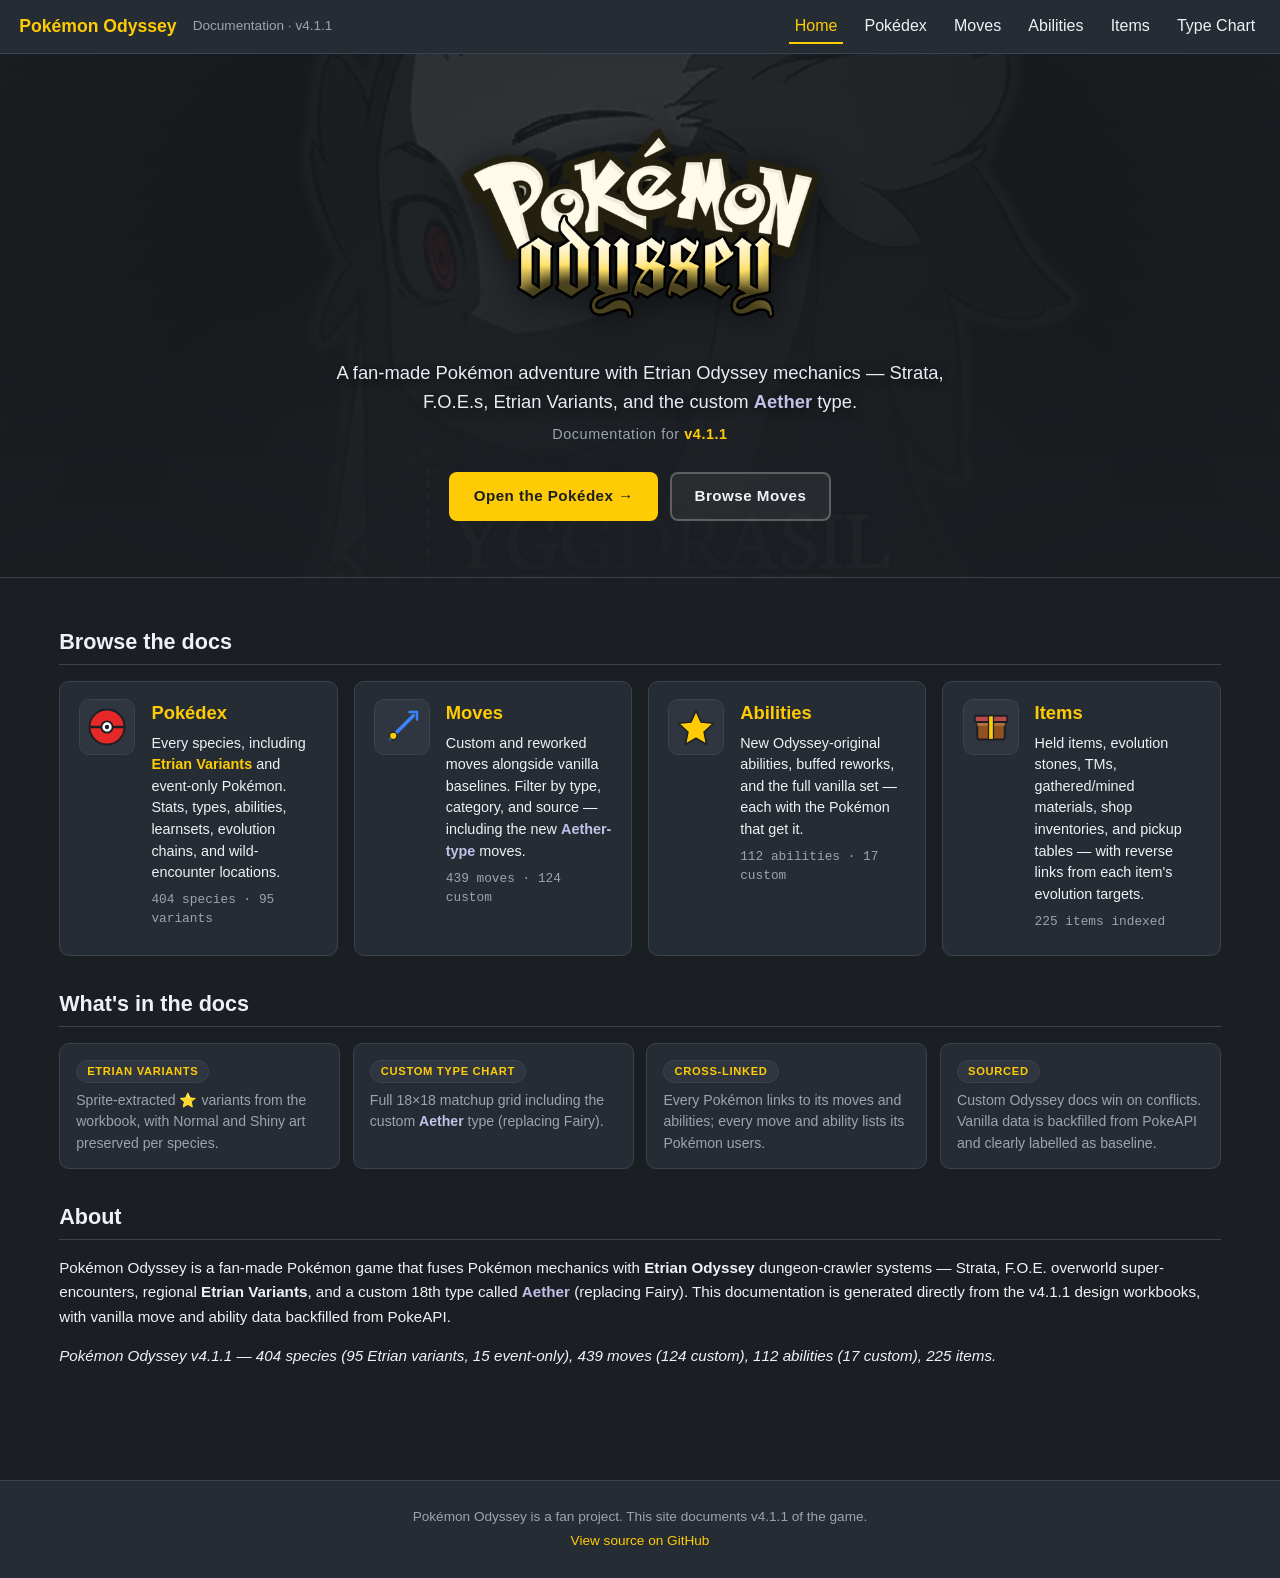
==== commit 1a776cd8: "Add sharing templates and fix Aether type count in docs - Add Discord and Reddit share templates for" ====
--- a/site/index.html
+++ b/site/index.html
@@ -108,7 +108,7 @@
       </div>
       <div class="feature">
         <div class="feature-tag">Custom type chart</div>
-        <p>Full type matchup data including the 19th type, <span class="t-aether-text">Aether</span>.</p>
+        <p>Full 18×18 matchup grid including the custom <span class="t-aether-text">Aether</span> type (replacing Fairy).</p>
       </div>
       <div class="feature">
         <div class="feature-tag">Cross-linked</div>
@@ -126,8 +126,8 @@
     <p>
       Pokémon Odyssey is a fan-made Pokémon game that fuses Pokémon mechanics with
       <strong>Etrian Odyssey</strong> dungeon-crawler systems — Strata, F.O.E. overworld
-      super-encounters, regional <strong>Etrian Variants</strong>, and a custom 19th type
-      called <span class="t-aether-text">Aether</span>. This documentation is generated
+      super-encounters, regional <strong>Etrian Variants</strong>, and a custom 18th type
+      called <span class="t-aether-text">Aether</span> (replacing Fairy). This documentation is generated
       directly from the v4.1.1 design workbooks, with vanilla move and ability data
       backfilled from PokeAPI.
     </p>
--- a/site/assets/style.css
+++ b/site/assets/style.css
@@ -377,12 +377,12 @@
   margin-top: .15rem;
   font-weight: 600;
 }
-.weakness-cell.x0   { opacity: .45; }
-.weakness-cell.x025 { background: rgba(63,161,41,.25); border-color: var(--t-grass); }
-.weakness-cell.x05  { background: rgba(63,161,41,.15); border-color: var(--t-grass); }
+.weakness-cell.x0   { background: rgba(220,40,40,.22); border-color: #e62829; }
+.weakness-cell.x025 { background: rgba(200,160,0,.30); border-color: #c8a000; }
+.weakness-cell.x05  { background: rgba(200,160,0,.20); border-color: #c8a000; }
 .weakness-cell.x1   { }
-.weakness-cell.x2   { background: rgba(230,40,41,.2); border-color: var(--t-fire); }
-.weakness-cell.x4   { background: rgba(230,40,41,.35); border-color: var(--t-fire); }
+.weakness-cell.x2   { background: rgba(34,160,80,.24); border-color: #22a050; }
+.weakness-cell.x4   { background: rgba(34,160,80,.42); border-color: #22a050; }
 
 /* --- Per-type offense sections (Pokémon detail page) --- */
 .offense-type-label {
@@ -479,9 +479,9 @@
   font-size: .8rem;
 }
 .tc-1  { background: var(--panel); color: var(--text-dim); font-weight: 400; }
-.tc-2  { background: rgba(230,40,41,.25); }
-.tc-05 { background: rgba(63,161,41,.2); }
-.tc-0  { background: var(--panel-2); opacity: .55; }
+.tc-2  { background: rgba(34,160,80,.25); }
+.tc-05 { background: rgba(200,160,0,.22); }
+.tc-0  { background: rgba(220,40,40,.22); }
 
 .disclaimer {
   color: var(--text-dim);
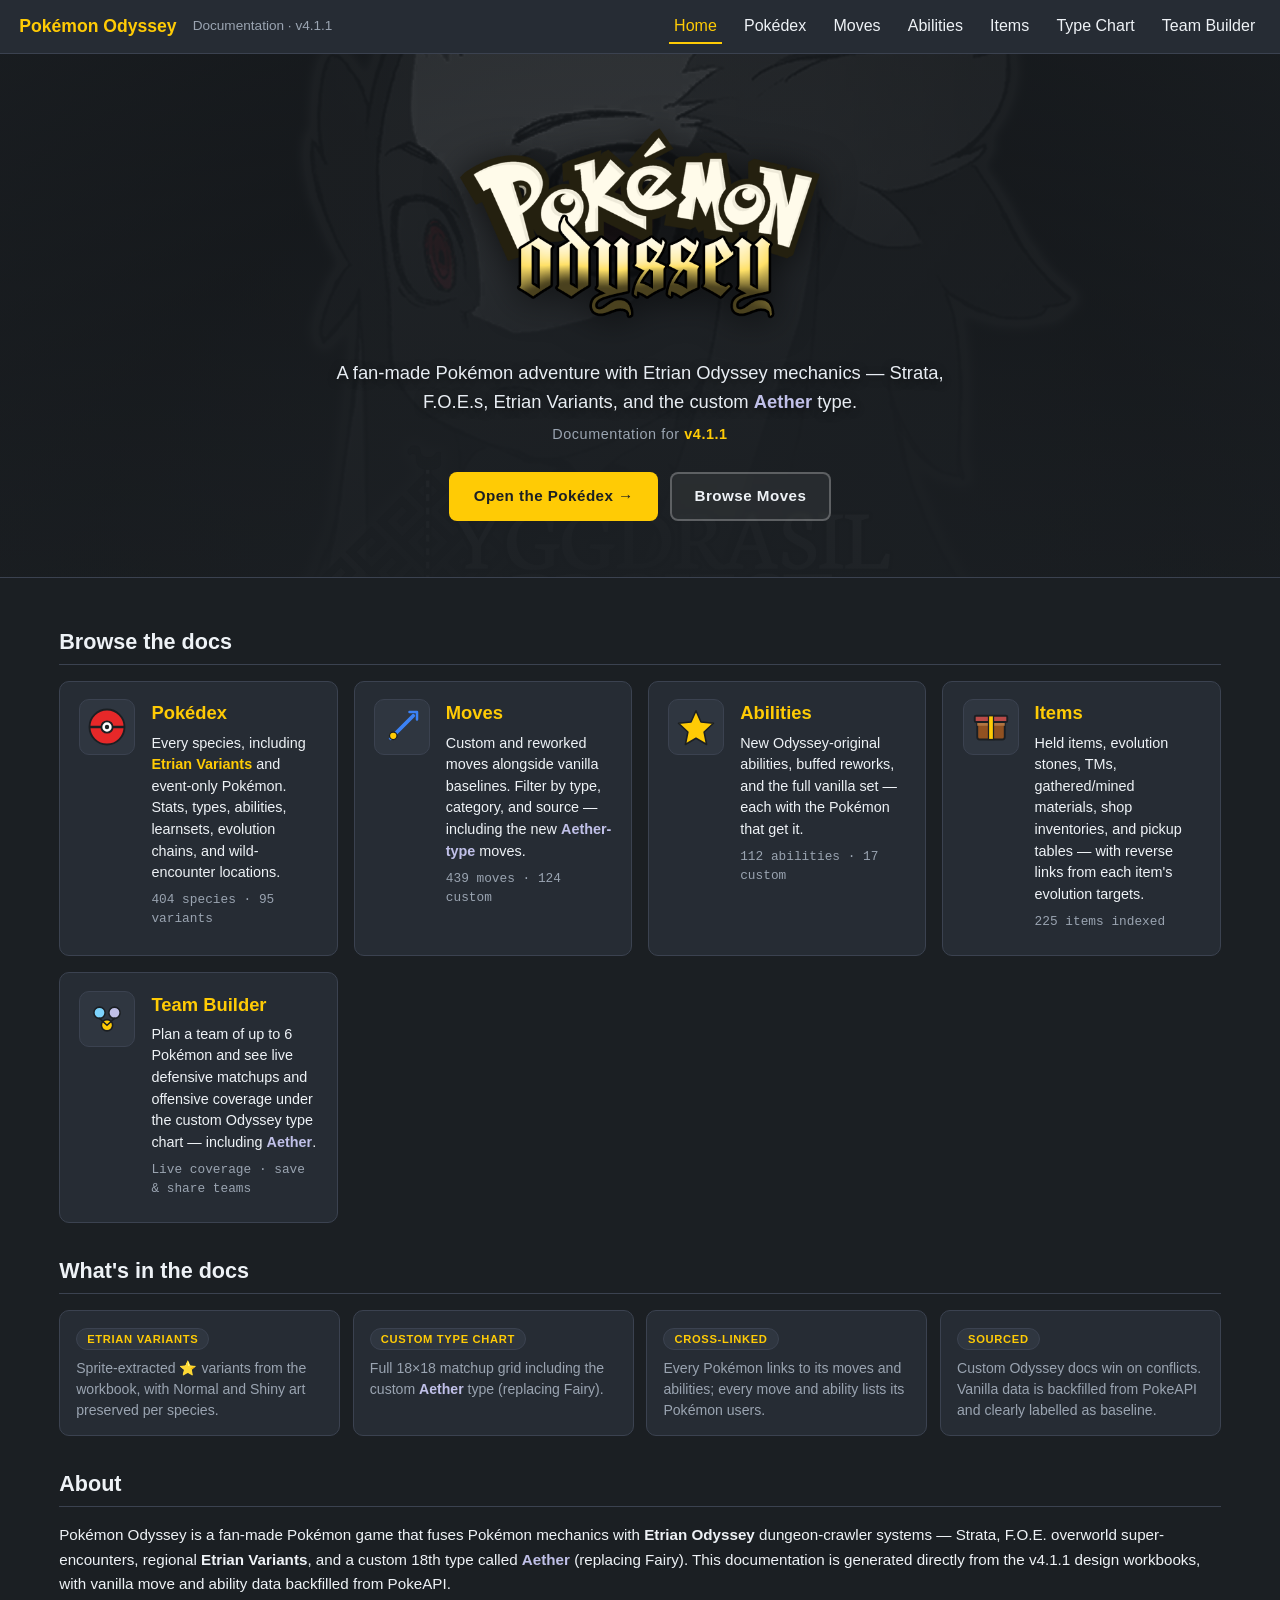
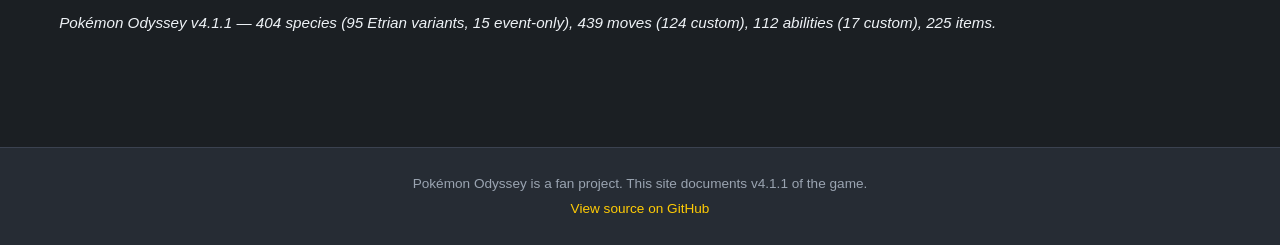
==== commit 1a3df244: "Add team builder with type coverage analysis - New team-builder.html page with 6-slot team compositi" ====
--- a/site/index.html
+++ b/site/index.html
@@ -18,6 +18,7 @@
     <a href="abilities.html">Abilities</a>
     <a href="items.html">Items</a>
     <a href="type-chart.html">Type Chart</a>
+    <a href="team-builder.html">Team Builder</a>
   </nav>
 </header>
 
@@ -97,6 +98,22 @@
         <p class="home-card-stat" data-stat="items"></p>
       </div>
     </a>
+
+    <a class="home-card" href="team-builder.html">
+      <div class="home-card-icon" aria-hidden="true">
+        <svg viewBox="0 0 64 64" fill="none">
+          <circle cx="20" cy="22" r="9" fill="#7dd3fc" stroke="#1b1f23" stroke-width="2.5"/>
+          <circle cx="44" cy="22" r="9" fill="#c0c0e8" stroke="#1b1f23" stroke-width="2.5"/>
+          <circle cx="32" cy="42" r="9" fill="#ffcb05" stroke="#1b1f23" stroke-width="2.5"/>
+          <path d="M20 31 L32 42 L44 31" stroke="#1b1f23" stroke-width="2.5" stroke-linecap="round"/>
+        </svg>
+      </div>
+      <div class="home-card-body">
+        <h3>Team Builder</h3>
+        <p>Plan a team of up to 6 Pokémon and see live defensive matchups and offensive coverage under the custom Odyssey type chart — including <span class="t-aether-text">Aether</span>.</p>
+        <p class="home-card-stat">Live coverage · save &amp; share teams</p>
+      </div>
+    </a>
   </div>
 
   <section class="home-features">
--- a/site/assets/style.css
+++ b/site/assets/style.css
@@ -1288,3 +1288,540 @@
 }
 tr.odyssey-bg td            { background: rgba(125, 211, 252, .05); }
 tr.odyssey-bg:hover td      { background: rgba(125, 211, 252, .1); }
+
+/* =================================================================
+   Team Builder (team-builder.html)
+   ================================================================= */
+.tb-toolbar {
+  display: flex;
+  flex-wrap: wrap;
+  gap: .5rem;
+  align-items: center;
+  margin: .75rem 0 1rem;
+}
+.tb-spacer { flex: 1; }
+.tb-toolbar .reset-btn { background: var(--panel); }
+
+/* --- Team slots row --- */
+.tb-team {
+  display: grid;
+  grid-template-columns: repeat(6, minmax(0, 1fr));
+  gap: .65rem;
+  margin-bottom: 1.25rem;
+}
+@media (max-width: 900px) { .tb-team { grid-template-columns: repeat(3, minmax(0, 1fr)); } }
+@media (max-width: 540px) { .tb-team { grid-template-columns: repeat(2, minmax(0, 1fr)); } }
+
+.tb-slot {
+  position: relative;
+  background: var(--panel);
+  border: 1px dashed var(--border);
+  border-radius: var(--radius);
+  min-height: 210px;
+  padding: .6rem .5rem .7rem;
+  color: var(--text);
+  font: inherit;
+  text-align: center;
+  cursor: pointer;
+  display: flex;
+  flex-direction: column;
+  align-items: center;
+  justify-content: center;
+  gap: .3rem;
+  transition: border-color .12s, background .12s, transform .08s;
+}
+.tb-slot:hover { border-color: var(--accent); background: var(--panel-2); }
+.tb-slot:focus-visible { outline: 2px solid var(--accent-blue); outline-offset: 2px; }
+
+.tb-slot-empty {
+  border-style: dashed;
+  color: var(--text-dim);
+}
+.tb-slot-empty .tb-slot-plus {
+  font-size: 2.4rem;
+  line-height: 1;
+  color: var(--text-dim);
+}
+.tb-slot-empty:hover .tb-slot-plus { color: var(--accent); }
+.tb-slot-empty .tb-slot-label {
+  font-size: .85rem;
+  font-weight: 600;
+  letter-spacing: .02em;
+}
+.tb-slot-num {
+  font-family: monospace;
+  font-size: .7rem;
+  color: var(--text-dim);
+  text-transform: uppercase;
+  letter-spacing: .05em;
+}
+
+.tb-slot-filled {
+  border-style: solid;
+  padding: 0;
+  cursor: default;
+}
+.tb-slot-main {
+  background: transparent;
+  border: 0;
+  color: inherit;
+  font: inherit;
+  width: 100%;
+  padding: .6rem .5rem .7rem;
+  cursor: pointer;
+  display: flex;
+  flex-direction: column;
+  align-items: center;
+  gap: .25rem;
+  border-radius: var(--radius);
+}
+.tb-slot-main:hover { background: var(--panel-2); }
+.tb-slot-main:focus-visible { outline: 2px solid var(--accent-blue); outline-offset: -2px; }
+.tb-slot-sprite {
+  width: 96px;
+  height: 96px;
+  object-fit: contain;
+  image-rendering: pixelated;
+}
+.tb-slot-placeholder {
+  width: 96px;
+  height: 96px;
+  display: flex;
+  align-items: center;
+  justify-content: center;
+  background: var(--panel-2);
+  border-radius: 50%;
+  font-size: 2rem;
+  font-weight: 700;
+  color: var(--text-dim);
+}
+.tb-slot-name {
+  font-weight: 700;
+  font-size: .95rem;
+  margin-top: .15rem;
+}
+.tb-slot-types {
+  display: flex;
+  flex-wrap: wrap;
+  gap: .2rem;
+  justify-content: center;
+}
+.tb-slot-abilities {
+  font-size: .75rem;
+  color: var(--text-dim);
+  margin-top: .2rem;
+  line-height: 1.3;
+}
+.tb-slot-remove {
+  position: absolute;
+  top: .25rem;
+  right: .3rem;
+  background: var(--panel-2);
+  border: 1px solid var(--border);
+  color: var(--text-dim);
+  width: 24px;
+  height: 24px;
+  line-height: 22px;
+  text-align: center;
+  border-radius: 50%;
+  padding: 0;
+  font-size: 1rem;
+  font-weight: 700;
+  cursor: pointer;
+  transition: background .12s, color .12s, border-color .12s;
+  z-index: 1;
+}
+.tb-slot-remove:hover {
+  background: #b94a48;
+  color: #fff;
+  border-color: #b94a48;
+}
+
+/* --- Shared panel tweaks --- */
+.tb-panels { margin-top: 1rem; }
+.tb-panel { padding: .9rem 1rem 1rem; }
+.tb-panel h2 { margin-top: 0; }
+.tb-panel h3 {
+  margin: 1rem 0 .35rem;
+  color: var(--text-dim);
+  text-transform: uppercase;
+  font-size: .75rem;
+  letter-spacing: .05em;
+}
+.tb-caption {
+  font-size: .82rem;
+  color: var(--text-dim);
+  margin: 0 0 .5rem;
+}
+.tb-types-panel { margin-top: 1rem; }
+
+/* --- Matrices and summary tables --- */
+.tb-matrix-wrap {
+  overflow-x: auto;
+  border-radius: 6px;
+  border: 1px solid var(--border);
+  background: var(--panel);
+}
+.tb-matrix, .tb-summary-table {
+  border-collapse: collapse;
+  font-size: .82rem;
+  width: 100%;
+}
+.tb-matrix th, .tb-matrix td,
+.tb-summary-table th, .tb-summary-table td {
+  border: 1px solid var(--border);
+  padding: .3rem .45rem;
+  text-align: center;
+  vertical-align: middle;
+}
+.tb-matrix thead th, .tb-summary-table thead th {
+  background: var(--panel-2);
+  color: var(--text-dim);
+  font-size: .72rem;
+  text-transform: uppercase;
+  letter-spacing: .04em;
+  font-weight: 700;
+  white-space: nowrap;
+}
+.tb-matrix-corner {
+  font-weight: 700;
+  text-align: left !important;
+  white-space: nowrap;
+}
+.tb-matrix-row-head {
+  text-align: left !important;
+  padding-left: .5rem !important;
+  white-space: nowrap;
+}
+
+.tb-matrix-th {
+  min-width: 64px;
+  padding: .25rem !important;
+}
+.tb-matrix-th-inner {
+  display: flex;
+  flex-direction: column;
+  align-items: center;
+  gap: .1rem;
+}
+.tb-matrix-th img {
+  width: 44px;
+  height: 44px;
+  object-fit: contain;
+  image-rendering: pixelated;
+  background: var(--panel);
+  border-radius: 6px;
+}
+.tb-matrix-th-name {
+  font-size: .65rem;
+  color: var(--text-dim);
+  text-transform: none;
+  letter-spacing: 0;
+  max-width: 80px;
+  overflow: hidden;
+  text-overflow: ellipsis;
+  white-space: nowrap;
+}
+.tb-mini-ph {
+  width: 44px;
+  height: 44px;
+  line-height: 44px;
+  text-align: center;
+  background: var(--panel-2);
+  border-radius: 50%;
+  font-weight: 700;
+  color: var(--text-dim);
+  display: inline-block;
+}
+
+.tb-matrix-cell {
+  font-family: monospace;
+  font-weight: 700;
+  min-width: 42px;
+}
+/* Defensive matrix cells: 2× received is BAD (red), ½× and 0× are GOOD (green).
+   Same palette as the defensive-summary multiplier cells for consistency. */
+.tb-matrix-cell.x0   { background: rgba(34, 160, 80, .32); color: #ccf5d7; font-weight: 700; }
+.tb-matrix-cell.x025 { background: rgba(34, 160, 80, .22); color: #cfeedc; }
+.tb-matrix-cell.x05  { background: rgba(34, 160, 80, .16); color: #d0e9d8; }
+.tb-matrix-cell.x1   { color: var(--text-dim); font-weight: 500; }
+.tb-matrix-cell.x2   { background: rgba(220, 120, 40, .28); color: #ffc899; }
+.tb-matrix-cell.x4   { background: rgba(220, 40, 40, .38); color: #ffc5c5; }
+
+.tb-matrix-worst {
+  font-family: monospace;
+  font-weight: 700;
+  background: var(--panel-2);
+}
+.tb-matrix-worst.tb-worst-2 { background: rgba(220, 120, 40, .24); color: #ffc899; }
+.tb-matrix-worst.tb-worst-4 { background: rgba(220, 40, 40, .34); color: #ffc5c5; }
+.tb-matrix-worst-head { min-width: 70px; }
+
+/* --- Summary table --- */
+.tb-summary-table td.tb-sum-type,
+.tb-summary-table td.tb-sum-cell {
+  padding: .3rem .45rem;
+}
+.tb-sum-type { text-align: left !important; }
+.tb-sum-cell {
+  font-family: monospace;
+  font-weight: 600;
+  min-width: 40px;
+}
+.tb-sum-weak   { color: #ffb4b4; background: rgba(220, 40, 40, .10); }
+.tb-sum-resist { color: #aef0c2; background: rgba(34, 160, 80, .12); }
+.tb-sum-immune { color: #ccf5d7; background: rgba(34, 160, 80, .24); }
+.tb-sum-risk td { background: rgba(220, 40, 40, .08); }
+.tb-sum-ok   td { background: rgba(34, 160, 80, .05); }
+
+/* Defensive-summary Worst/Best multiplier cells — red = bad (take damage). */
+.tb-summary-table .tb-sum-cell.x0   { background: rgba(34, 160, 80, .28); color: #ccf5d7; }
+.tb-summary-table .tb-sum-cell.x025 { background: rgba(34, 160, 80, .20); color: #cfeedc; }
+.tb-summary-table .tb-sum-cell.x05  { background: rgba(34, 160, 80, .14); color: #d0e9d8; }
+.tb-summary-table .tb-sum-cell.x1   { color: var(--text-dim); }
+.tb-summary-table .tb-sum-cell.x2   { background: rgba(220, 120, 40, .26); color: #ffc899; }
+.tb-summary-table .tb-sum-cell.x4   { background: rgba(220, 40, 40, .36); color: #ffc5c5; }
+
+/* Offensive-coverage Best cell — green = good (deal damage). Override the
+   defensive palette within .tb-coverage-table. */
+.tb-coverage-table .tb-sum-cell.x0   { background: rgba(220, 40, 40, .24); color: #ffb4b4; }
+.tb-coverage-table .tb-sum-cell.x05  { background: rgba(200, 160, 0, .20); color: #ffe58a; }
+.tb-coverage-table .tb-sum-cell.x1   { color: var(--text-dim); }
+.tb-coverage-table .tb-sum-cell.x2   { background: rgba(34, 160, 80, .26); color: #aef0c2; }
+.tb-coverage-table .tb-sum-cell.x4   { background: rgba(34, 160, 80, .44); color: #e4ffe9; }
+
+/* --- Coverage table --- */
+.tb-coverage-table td.tb-hitters-cell {
+  text-align: left !important;
+  padding: .35rem .5rem;
+}
+.tb-hitter {
+  display: inline-flex;
+  align-items: center;
+  gap: .25rem;
+  background: var(--panel-2);
+  border: 1px solid var(--border);
+  border-radius: 999px;
+  padding: 1px 8px 1px 8px;
+  margin: 2px 3px 2px 0;
+  font-size: .78rem;
+}
+.tb-hitter-name { font-weight: 600; }
+.tb-hitter-empty { color: var(--text-dim); font-style: italic; }
+.tb-sum-count { color: var(--text); font-weight: 700; }
+
+/* --- Strengths & gaps lists --- */
+.tb-list {
+  list-style: none;
+  padding: 0;
+  margin: 0 0 .75rem;
+  display: flex;
+  flex-direction: column;
+  gap: .3rem;
+}
+.tb-list li {
+  display: flex;
+  flex-wrap: wrap;
+  gap: .4rem;
+  align-items: center;
+  background: var(--panel-2);
+  border: 1px solid var(--border);
+  border-radius: 6px;
+  padding: .35rem .55rem;
+  font-size: .85rem;
+}
+.tb-list-bad li  { border-color: rgba(220, 40, 40, .4);  background: rgba(220, 40, 40, .06); }
+.tb-list-good li { border-color: rgba(34, 160, 80, .4);  background: rgba(34, 160, 80, .08); }
+.tb-list-text { color: var(--text); }
+.tb-list-members {
+  color: var(--text-dim);
+  font-size: .78rem;
+  flex-basis: 100%;
+  padding-left: .1rem;
+}
+.tb-list-ok {
+  background: rgba(34, 160, 80, .1);
+  border: 1px solid rgba(34, 160, 80, .4);
+  border-radius: 6px;
+  padding: .5rem .7rem;
+  margin: 0 0 .75rem;
+  color: #aef0c2;
+  font-size: .88rem;
+}
+.tb-list-neutral {
+  color: var(--text-dim);
+  font-style: italic;
+  font-size: .85rem;
+  margin: 0 0 .75rem;
+}
+
+/* --- Type distribution bars --- */
+.tb-dist-grid {
+  display: grid;
+  grid-template-columns: repeat(2, minmax(0, 1fr));
+  gap: .3rem .9rem;
+}
+@media (max-width: 600px) { .tb-dist-grid { grid-template-columns: 1fr; } }
+.tb-dist-row {
+  display: grid;
+  grid-template-columns: 88px 1fr 28px;
+  align-items: center;
+  gap: .5rem;
+}
+.tb-dist-zero { opacity: .45; }
+.tb-dist-label { display: flex; justify-content: flex-start; }
+.tb-dist-bar {
+  height: 10px;
+  background: var(--panel-2);
+  border-radius: 4px;
+  position: relative;
+  overflow: hidden;
+  border: 1px solid var(--border);
+}
+.tb-dist-fill {
+  position: absolute;
+  left: 0; top: 0; bottom: 0;
+  border-radius: 3px;
+  padding: 0;
+  text-indent: -9999px;
+  text-shadow: none;
+  min-width: 0;
+}
+.tb-dist-count {
+  font-family: monospace;
+  font-weight: 700;
+  text-align: right;
+  color: var(--text-dim);
+}
+
+/* --- Picker modal --- */
+.tb-picker {
+  position: fixed;
+  inset: 0;
+  background: rgba(0, 0, 0, .7);
+  z-index: 9999;
+  display: flex;
+  align-items: center;
+  justify-content: center;
+  padding: 2rem 1rem;
+}
+.tb-picker[hidden] { display: none; }
+body.tb-picker-open { overflow: hidden; }
+.tb-picker-card {
+  background: var(--panel);
+  border: 1px solid var(--border);
+  border-radius: var(--radius);
+  width: min(760px, 100%);
+  max-height: 100%;
+  display: flex;
+  flex-direction: column;
+  overflow: hidden;
+  box-shadow: 0 12px 40px rgba(0, 0, 0, .6);
+}
+.tb-picker-head {
+  display: flex;
+  align-items: center;
+  justify-content: space-between;
+  padding: .7rem 1rem;
+  border-bottom: 1px solid var(--border);
+  background: var(--panel-2);
+}
+.tb-picker-head h2 { margin: 0; font-size: 1.05rem; border: 0; padding: 0; }
+.tb-picker-close {
+  background: transparent;
+  border: 0;
+  color: var(--text-dim);
+  font-size: 1.6rem;
+  line-height: 1;
+  cursor: pointer;
+  padding: 0 .3rem;
+}
+.tb-picker-close:hover { color: var(--accent); }
+
+.tb-picker-filters {
+  display: flex;
+  flex-direction: column;
+  gap: .5rem;
+  padding: .7rem 1rem;
+  border-bottom: 1px solid var(--border);
+}
+.tb-picker-filters .search { flex: 1 1 auto; }
+.tb-picker-filters .type-chips { gap: .25rem; }
+.tb-picker-filters .type-chip {
+  font-size: .68rem;
+  padding: .15rem .55rem;
+}
+
+.tb-picker-list {
+  overflow-y: auto;
+  padding: .5rem .75rem .75rem;
+  display: grid;
+  grid-template-columns: repeat(auto-fill, minmax(240px, 1fr));
+  gap: .45rem;
+}
+.tb-picker-item {
+  display: flex;
+  align-items: center;
+  gap: .55rem;
+  background: var(--panel-2);
+  border: 1px solid var(--border);
+  border-radius: 8px;
+  padding: .4rem .55rem;
+  cursor: pointer;
+  color: var(--text);
+  font: inherit;
+  text-align: left;
+  transition: border-color .1s, background .1s, transform .08s;
+}
+.tb-picker-item:hover {
+  border-color: var(--accent);
+  background: var(--panel);
+}
+.tb-picker-item:focus-visible { outline: 2px solid var(--accent-blue); outline-offset: 2px; }
+.tb-picker-sprite {
+  width: 48px;
+  height: 48px;
+  object-fit: contain;
+  image-rendering: pixelated;
+  flex-shrink: 0;
+}
+.tb-picker-ph {
+  width: 48px;
+  height: 48px;
+  display: inline-flex;
+  align-items: center;
+  justify-content: center;
+  background: var(--panel);
+  border-radius: 50%;
+  font-weight: 700;
+  color: var(--text-dim);
+  flex-shrink: 0;
+}
+.tb-picker-item-body {
+  display: flex;
+  flex-direction: column;
+  gap: .15rem;
+  min-width: 0;
+  flex: 1;
+}
+.tb-picker-item-head {
+  display: flex;
+  align-items: center;
+  gap: .35rem;
+  font-size: .9rem;
+  font-weight: 600;
+}
+.tb-picker-item-head .dim { font-family: monospace; font-size: .72rem; }
+.tb-picker-item-name { overflow: hidden; text-overflow: ellipsis; white-space: nowrap; }
+.tb-picker-item-types { display: flex; gap: .2rem; flex-wrap: wrap; }
+.tb-picker-more {
+  grid-column: 1 / -1;
+  text-align: center;
+  padding: .5rem 0;
+}
+
+@media (max-width: 600px) {
+  .tb-picker { padding: 0; }
+  .tb-picker-card { border-radius: 0; max-height: 100%; height: 100%; width: 100%; }
+  .tb-picker-list { grid-template-columns: 1fr; }
+}
